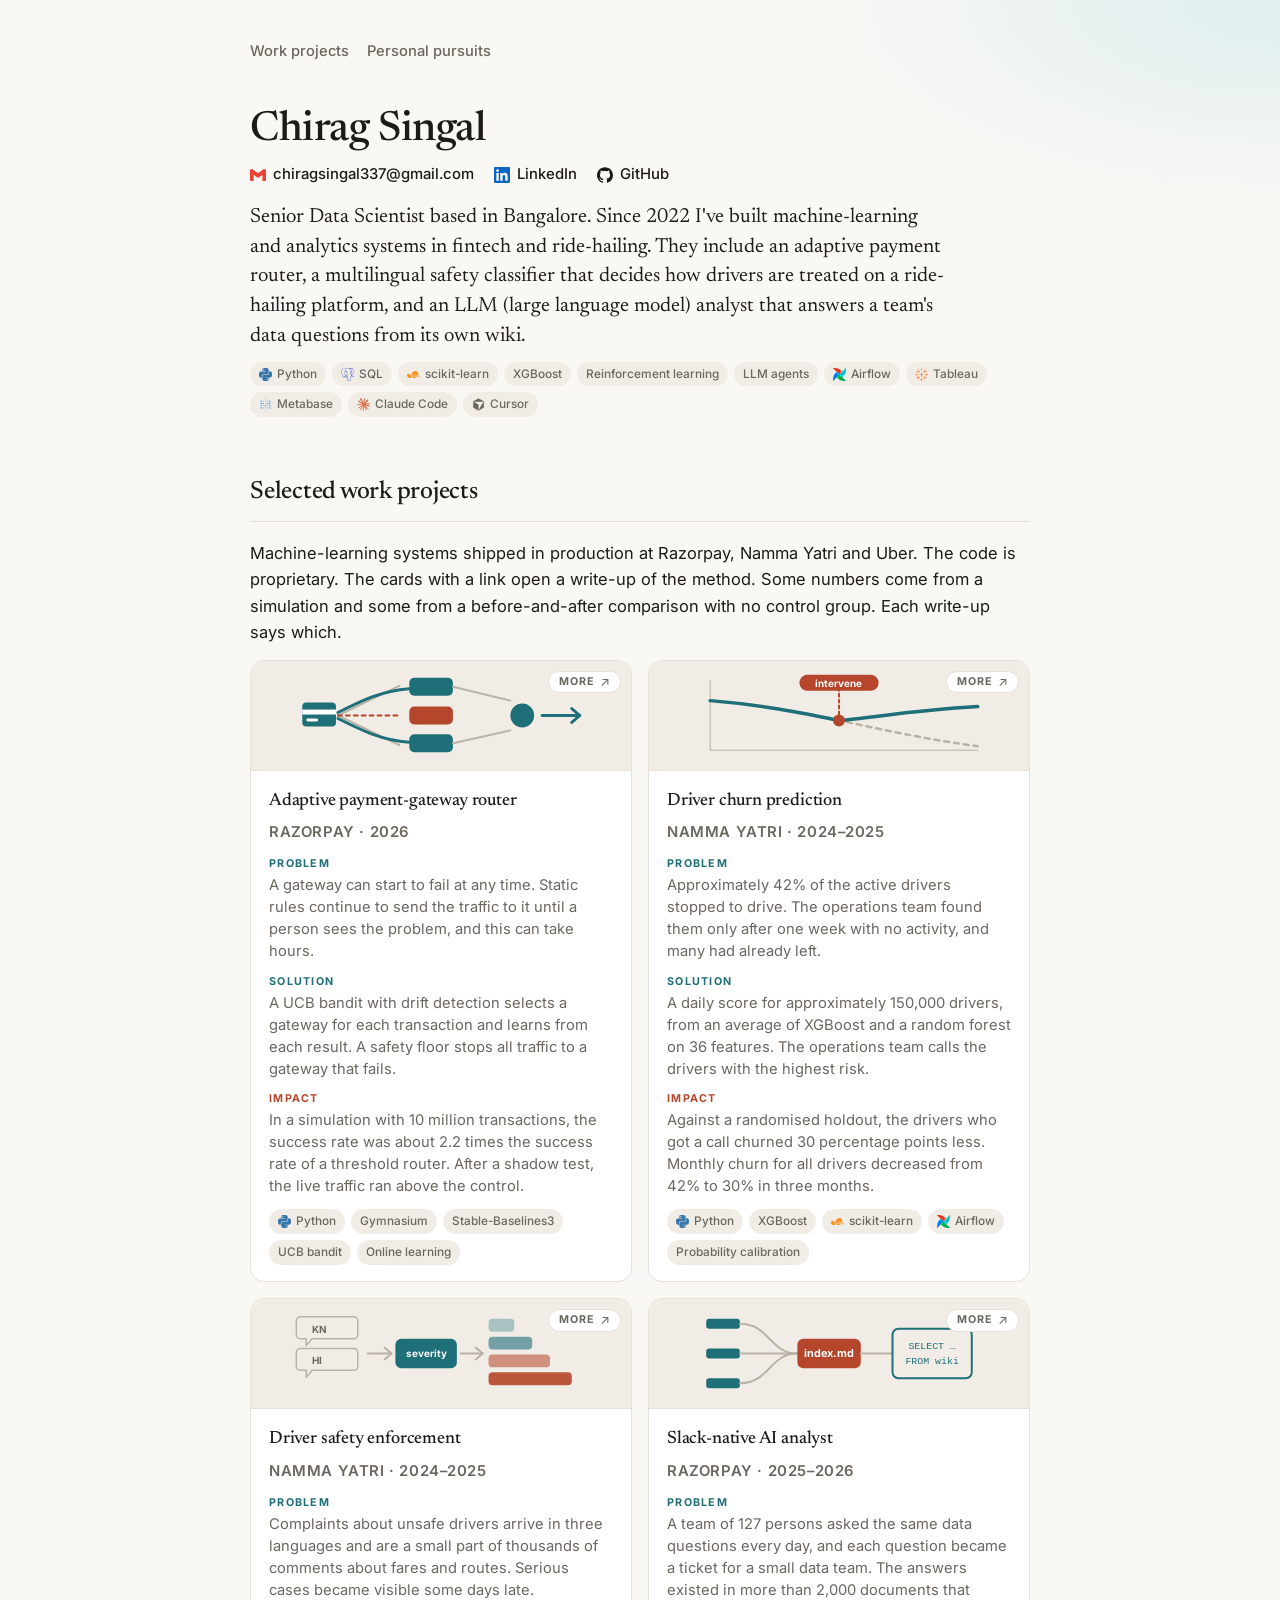
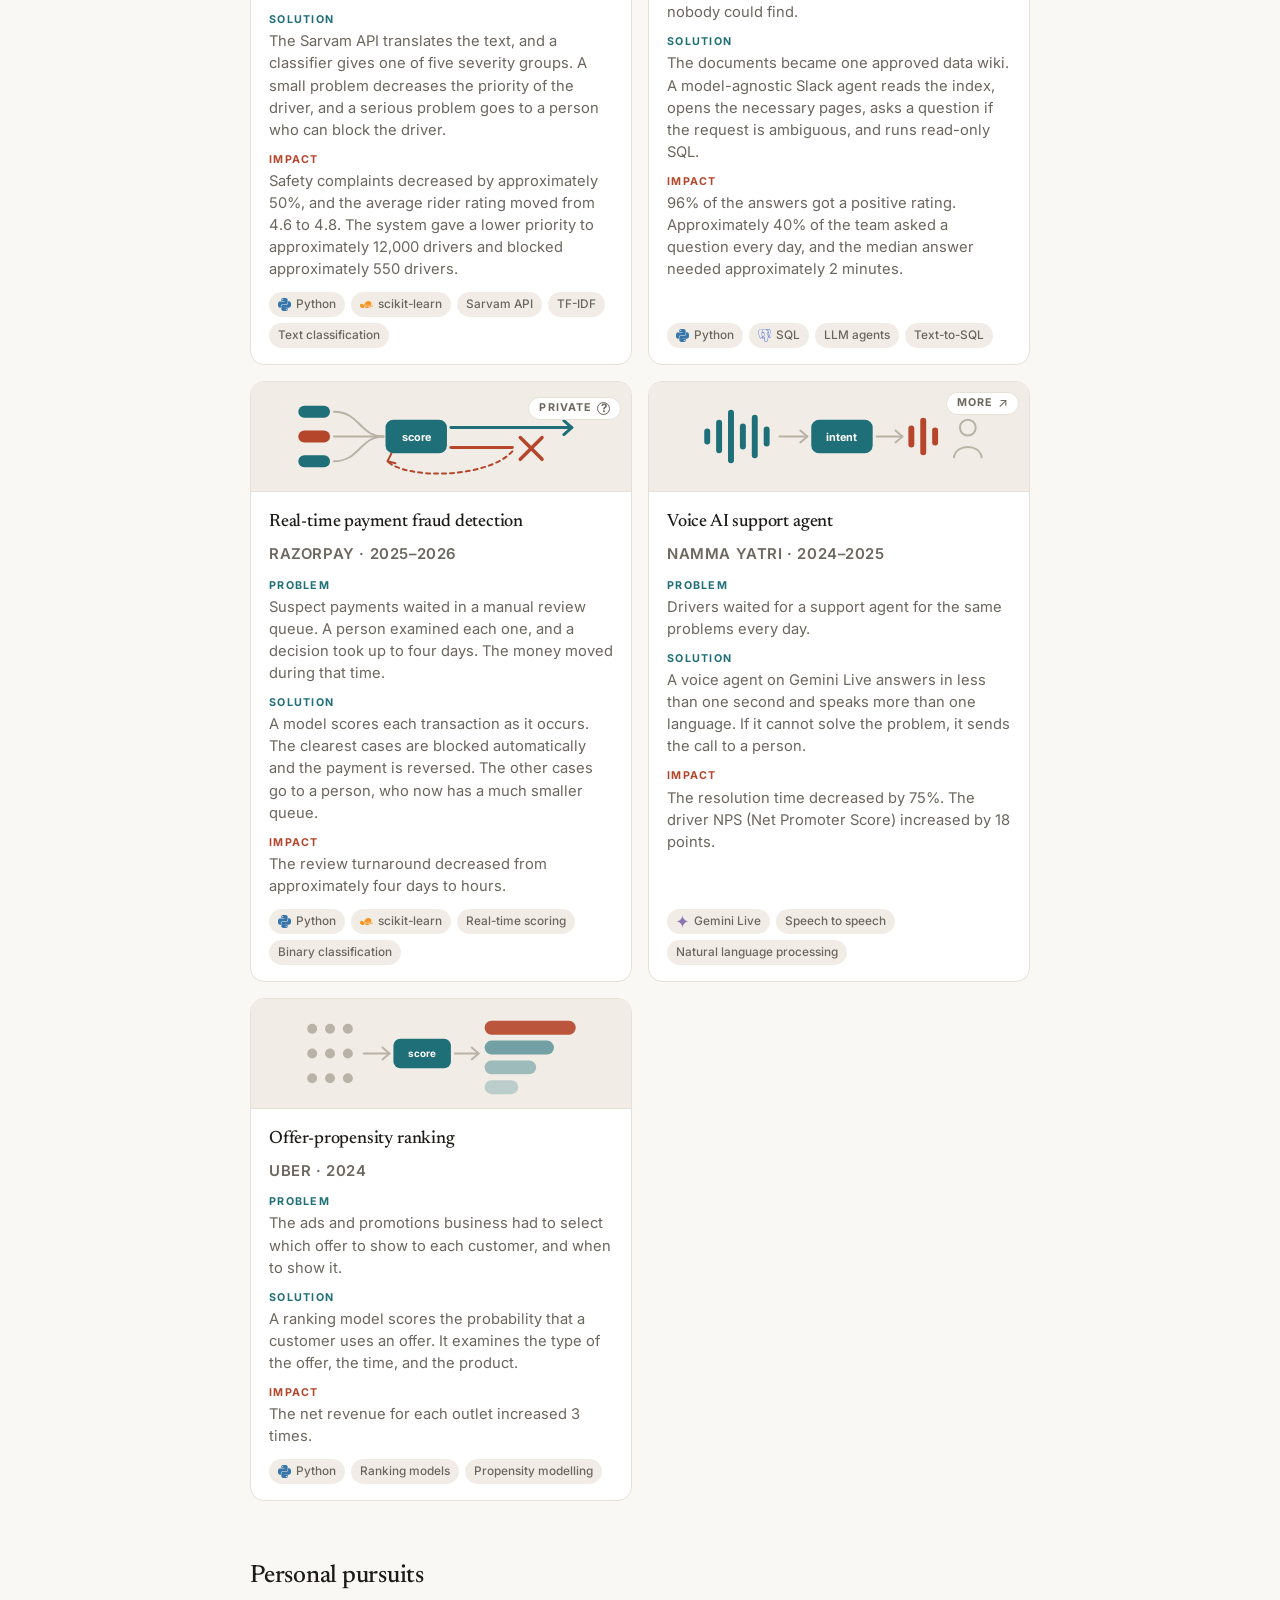
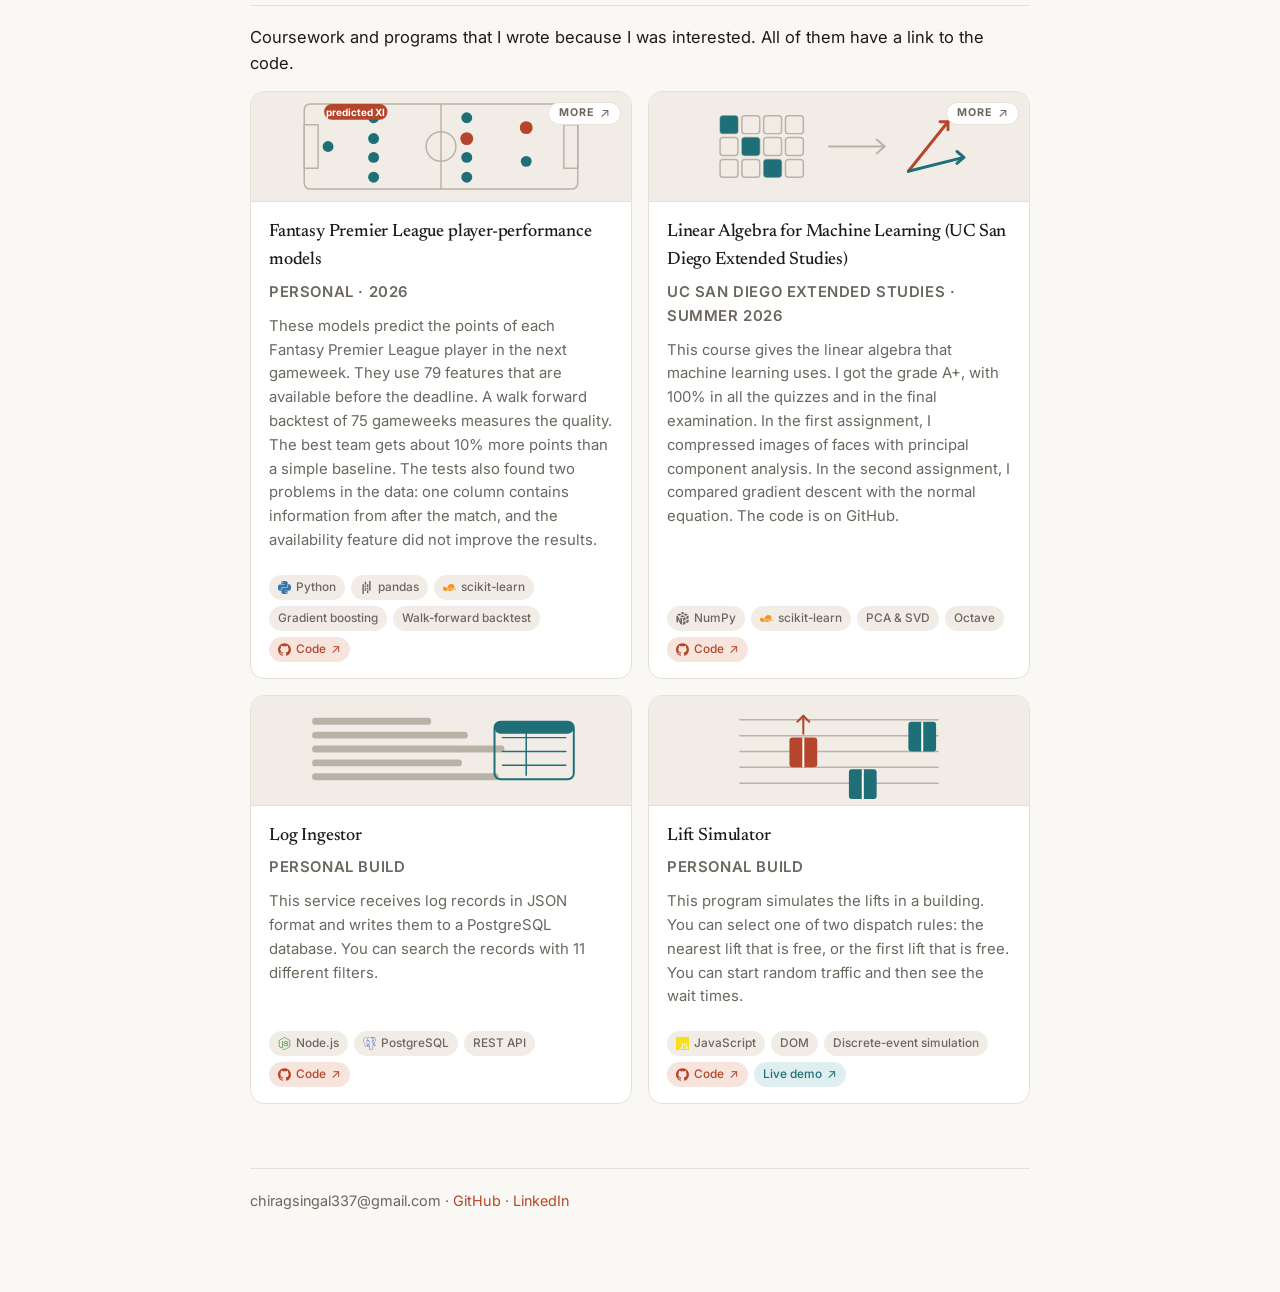
==== index.html @ 5f51fb20 "Animate the charts, scope the flow rules, split long paragraphs, add FPL related work Co-Authored-By" ====
<!DOCTYPE html>
<html lang="en">
<head>
<meta charset="UTF-8">
<meta name="viewport" content="width=device-width, initial-scale=1.0">
<title>Chirag Singal · Data Science Portfolio</title>
<meta name="description" content="Data science and ML work by Chirag Singal: an adaptive payment router, a multilingual driver safety classifier, fraud detection and an LLM data analyst.">
<meta property="og:type" content="website">
<meta property="og:title" content="Chirag Singal · Data Science Portfolio">
<meta property="og:description" content="Data science and ML work by Chirag Singal: an adaptive payment router, a multilingual driver safety classifier, fraud detection and an LLM data analyst.">
<meta property="og:url" content="https://lagnis337.github.io/">
<meta property="og:image" content="https://lagnis337.github.io/assets/og.png">
<meta name="twitter:card" content="summary_large_image">
<link rel="icon" href="/favicon.svg" type="image/svg+xml">
<link rel="icon" href="/favicon-32.png" sizes="32x32">
<link rel="apple-touch-icon" href="/apple-touch-icon.png">
<link rel="stylesheet" href="assets/style.css?v=11">
<script type="application/ld+json">
{"@context":"https://schema.org","@type":"Person","name":"Chirag Singal","jobTitle":"Senior Data Scientist",
"email":"mailto:chiragsingal337@gmail.com","url":"https://lagnis337.github.io",
"address":{"@type":"PostalAddress","addressLocality":"Bangalore","addressCountry":"IN"},
"sameAs":["https://github.com/lagnis337","https://www.linkedin.com/in/chiragsingal"],
"knowsAbout":["Machine learning","Reinforcement learning","Natural language processing","Python","SQL"]}
</script>
</head>
<body class="home">
<main>
  <nav class="nav">
    <a href="#work">Work projects</a>
    <a href="#personal">Personal pursuits</a>
  </nav>

  <h1>Chirag Singal</h1>
  <p class="contact">
    <a href="mailto:chiragsingal337@gmail.com"><svg aria-hidden="true"><use href="assets/icons.svg#i-gmail"/></svg>chiragsingal337@gmail.com</a>
    <a href="https://www.linkedin.com/in/chiragsingal"><svg aria-hidden="true"><use href="assets/icons.svg#i-linkedin"/></svg>LinkedIn</a>
    <a href="https://github.com/lagnis337"><svg aria-hidden="true"><use href="assets/icons.svg#i-github"/></svg>GitHub</a>
  </p>
  <p class="lede">Senior Data Scientist based in Bangalore. Since 2022 I've built machine-learning and analytics systems in fintech and ride-hailing. They include an adaptive payment router, a multilingual safety classifier that decides how drivers are treated on a ride-hailing platform, and an LLM (large language model) analyst that answers a team's data questions from its own wiki.</p>
  <div class="tags toolstrip"><span class="tag"><svg aria-hidden="true"><use href="assets/icons.svg#i-python"/></svg>Python</span><span class="tag"><svg aria-hidden="true"><use href="assets/icons.svg#i-postgresql"/></svg>SQL</span><span class="tag"><svg aria-hidden="true"><use href="assets/icons.svg#i-scikitlearn"/></svg>scikit-learn</span><span class="tag">XGBoost</span><span class="tag">Reinforcement learning</span><span class="tag">LLM agents</span><span class="tag"><svg aria-hidden="true"><use href="assets/icons.svg#i-airflow"/></svg>Airflow</span><span class="tag"><svg aria-hidden="true"><use href="assets/icons.svg#i-tableau"/></svg>Tableau</span><span class="tag"><svg aria-hidden="true"><use href="assets/icons.svg#i-metabase"/></svg>Metabase</span><span class="tag"><svg aria-hidden="true"><use href="assets/icons.svg#i-claude"/></svg>Claude Code</span><span class="tag"><svg aria-hidden="true"><use href="assets/icons.svg#i-cursor"/></svg>Cursor</span></div>

  <h2 id="work">Selected work projects</h2>
  <p>Machine-learning systems shipped in production at Razorpay, Namma Yatri and Uber. The code is proprietary. The cards with a link open a write-up of the method. Some numbers come from a simulation and some from a before-and-after comparison with no control group. Each write-up says which.</p>
  <div class="cards">
    <div class="card linked"><span class="goto" aria-hidden="true">More <b>↗</b></span>
      <div class="cover"><svg viewBox="0 0 320 110" xmlns="http://www.w3.org/2000/svg" fill="none" stroke-linecap="round" stroke-linejoin="round">
  <rect x="20" y="42" width="34" height="24" rx="4" fill="#1f6f78" opacity=".9"/><rect x="20" y="49" width="34" height="5" fill="#fff" opacity=".85"/><rect x="24" y="58" width="12" height="3" rx="1.5" fill="#fff" opacity=".7"/>
  <g stroke="#b9b2a6" stroke-width="2"><path d="M56 55 L118 25"/><path d="M56 55 L118 85"/></g>
  <path d="M56 55 L118 55" stroke="#b5462b" stroke-width="2" stroke-dasharray="4 4"/>
  <g stroke="#1f6f78" stroke-width="3"><path d="M56 52 C 80 40, 100 30, 128 28"/><path d="M56 58 C 80 70, 100 80, 128 82"/></g>
  <rect x="128" y="17" width="44" height="18" rx="5" fill="#1f6f78" opacity=".85"/>
  <rect x="128" y="46" width="44" height="18" rx="5" fill="#b5462b" opacity=".35"/><path d="M138 50 l24 10 M162 50 l-24 10" stroke="#b5462b" stroke-width="2"/>
  <rect x="128" y="74" width="44" height="18" rx="5" fill="#1f6f78" opacity=".85"/>
  <g stroke="#b9b2a6" stroke-width="2"><path d="M172 26 L230 40"/><path d="M172 83 L230 70"/></g>
  <circle cx="242" cy="55" r="12" fill="#1f6f78" opacity=".9"/>
  <path d="M262 55 L300 55" stroke="#1f6f78" stroke-width="3"/><path d="M292 48 L300 55 L292 62" stroke="#1f6f78" stroke-width="3"/></svg></div>
      <div class="body">
        <h3><a href="projects/adaptive-gateway-router.html">Adaptive payment-gateway router</a></h3>
        <p class="cardmeta">Razorpay · 2026</p>
        <dl class="psi"><dt>Problem</dt><dd>A gateway can start to fail at any time. Static rules continue to send the traffic to it until a person sees the problem, and this can take hours.</dd><dt>Solution</dt><dd>A UCB bandit with drift detection selects a gateway for each transaction and learns from each result. A safety floor stops all traffic to a gateway that fails.</dd><dt class="imp">Impact</dt><dd>In a simulation with 10 million transactions, the success rate was about 2.2 times the success rate of a threshold router. After a shadow test, the live traffic ran above the control.</dd></dl>
        <div class="tags"><span class="tag"><svg aria-hidden="true"><use href="assets/icons.svg#i-python"/></svg>Python</span><span class="tag">Gymnasium</span><span class="tag">Stable-Baselines3</span><span class="tag">UCB bandit</span><span class="tag">Online learning</span></div>
      </div>
    </div>
    <div class="card linked"><span class="goto" aria-hidden="true">More <b>↗</b></span>
      <div class="cover"><svg viewBox="0 0 320 110" xmlns="http://www.w3.org/2000/svg" fill="none" stroke-linecap="round" stroke-linejoin="round">
  <g stroke="#b9b2a6" stroke-width="1"><path d="M30 90 H300"/><path d="M30 20 V90"/></g>
  <path d="M30 40 C 80 44, 120 52, 160 60 C 200 68, 240 78, 300 86" stroke="#b9b2a6" stroke-width="2.5" stroke-dasharray="5 5"/>
  <path d="M30 40 C 80 44, 120 52, 160 60 C 190 58, 230 50, 300 46" stroke="#1f6f78" stroke-width="3.5"/>
  <circle cx="160" cy="60" r="6" fill="#b5462b"/><path d="M160 60 V28" stroke="#b5462b" stroke-width="2" stroke-dasharray="3 3"/>
  <rect x="120" y="14" width="80" height="16" rx="8" fill="#b5462b"/><text x="160" y="26" font-size="10" font-weight="700" fill="#fff" text-anchor="middle" font-family="Inter,sans-serif">intervene</text></svg></div>
      <div class="body">
        <h3><a href="projects/driver-churn.html">Driver churn prediction</a></h3>
        <p class="cardmeta">Namma Yatri · 2024–2025</p>
        <dl class="psi"><dt>Problem</dt><dd>Approximately 42% of the active drivers stopped to drive. The operations team found them only after one week with no activity, and many had already left.</dd><dt>Solution</dt><dd>A daily score for approximately 150,000 drivers, from an average of XGBoost and a random forest on 36 features. The operations team calls the drivers with the highest risk.</dd><dt class="imp">Impact</dt><dd>Against a randomised holdout, the drivers who got a call churned 30 percentage points less. Monthly churn for all drivers decreased from 42% to 30% in three months.</dd></dl>
        <div class="tags"><span class="tag"><svg aria-hidden="true"><use href="assets/icons.svg#i-python"/></svg>Python</span><span class="tag">XGBoost</span><span class="tag"><svg aria-hidden="true"><use href="assets/icons.svg#i-scikitlearn"/></svg>scikit-learn</span><span class="tag"><svg aria-hidden="true"><use href="assets/icons.svg#i-airflow"/></svg>Airflow</span><span class="tag">Probability calibration</span></div>
      </div>
    </div>
    <div class="card linked"><span class="goto" aria-hidden="true">More <b>↗</b></span>
      <div class="cover"><svg viewBox="0 0 320 110" xmlns="http://www.w3.org/2000/svg" fill="none" stroke-linecap="round" stroke-linejoin="round">
  <g stroke="#b9b2a6" stroke-width="1.5" fill="none"><path d="M18 18 H72 a4 4 0 0 1 4 4 v14 a4 4 0 0 1 -4 4 H30 l-6 7 v-7 h-6 a4 4 0 0 1 -4 -4 v-14 a4 4 0 0 1 4 -4 z"/><path d="M18 50 H72 a4 4 0 0 1 4 4 v14 a4 4 0 0 1 -4 4 H30 l-6 7 v-7 h-6 a4 4 0 0 1 -4 -4 v-14 a4 4 0 0 1 4 -4 z"/></g>
  <g fill="#6b665e" font-size="10" font-weight="700" font-family="Inter,sans-serif"><text x="30" y="34">KN</text><text x="30" y="66">HI</text></g>
  <path d="M86 55 H110" stroke="#b9b2a6" stroke-width="2"/><path d="M103 49 L110 55 L103 61" stroke="#b9b2a6" stroke-width="2"/>
  <rect x="114" y="40" width="62" height="30" rx="6" fill="#1f6f78" opacity=".9"/><text x="145" y="59" font-size="10" font-weight="700" fill="#fff" text-anchor="middle" font-family="Inter,sans-serif">severity</text>
  <path d="M180 55 H202" stroke="#b9b2a6" stroke-width="2"/><path d="M195 49 L202 55 L195 61" stroke="#b9b2a6" stroke-width="2"/>
  <g><rect x="208" y="20" width="26" height="13" rx="4" fill="#1f6f78" opacity=".35"/><rect x="208" y="38" width="44" height="13" rx="4" fill="#1f6f78" opacity=".6"/><rect x="208" y="56" width="62" height="13" rx="4" fill="#b5462b" opacity=".55"/><rect x="208" y="74" width="84" height="13" rx="4" fill="#b5462b" opacity=".9"/></g></svg></div>
      <div class="body">
        <h3><a href="projects/driver-safety-enforcement.html">Driver safety enforcement</a></h3>
        <p class="cardmeta">Namma Yatri · 2024–2025</p>
        <dl class="psi"><dt>Problem</dt><dd>Complaints about unsafe drivers arrive in three languages and are a small part of thousands of comments about fares and routes. Serious cases became visible some days late.</dd><dt>Solution</dt><dd>The Sarvam API translates the text, and a classifier gives one of five severity groups. A small problem decreases the priority of the driver, and a serious problem goes to a person who can block the driver.</dd><dt class="imp">Impact</dt><dd>Safety complaints decreased by approximately 50%, and the average rider rating moved from 4.6 to 4.8. The system gave a lower priority to approximately 12,000 drivers and blocked approximately 550 drivers.</dd></dl>
        <div class="tags"><span class="tag"><svg aria-hidden="true"><use href="assets/icons.svg#i-python"/></svg>Python</span><span class="tag"><svg aria-hidden="true"><use href="assets/icons.svg#i-scikitlearn"/></svg>scikit-learn</span><span class="tag">Sarvam API</span><span class="tag">TF-IDF</span><span class="tag">Text classification</span></div>
      </div>
    </div>
    <div class="card linked"><span class="goto" aria-hidden="true">More <b>↗</b></span>
      <div class="cover"><svg viewBox="0 0 320 110" xmlns="http://www.w3.org/2000/svg" fill="none" stroke-linecap="round" stroke-linejoin="round">
  <g fill="#1f6f78" opacity=".9"><rect x="26" y="20" width="34" height="10" rx="3"/><rect x="26" y="50" width="34" height="10" rx="3"/><rect x="26" y="80" width="34" height="10" rx="3"/></g>
  <g stroke="#b9b2a6" stroke-width="2"><path d="M60 25 C 90 25, 90 55, 118 55"/><path d="M60 55 H118"/><path d="M60 85 C 90 85, 90 55, 118 55"/></g>
  <rect x="118" y="40" width="64" height="30" rx="6" fill="#b5462b"/><text x="150" y="59" font-size="11" font-weight="700" fill="#fff" text-anchor="middle" font-family="Inter,sans-serif">index.md</text>
  <path d="M182 55 H214" stroke="#b9b2a6" stroke-width="2"/>
  <rect x="214" y="30" width="80" height="50" rx="6" stroke="#1f6f78" stroke-width="2" fill="none"/>
  <text x="254" y="50" font-size="10" fill="#1f6f78" text-anchor="middle" font-family="ui-monospace,Menlo,monospace">SELECT …</text>
  <text x="254" y="66" font-size="10" fill="#1f6f78" text-anchor="middle" font-family="ui-monospace,Menlo,monospace">FROM wiki</text></svg></div>
      <div class="body">
        <h3><a href="projects/text-to-sql-analyst.html">Slack-native AI analyst</a></h3>
        <p class="cardmeta">Razorpay · 2025–2026</p>
        <dl class="psi"><dt>Problem</dt><dd>A team of 127 persons asked the same data questions every day, and each question became a ticket for a small data team. The answers existed in more than 2,000 documents that nobody could find.</dd><dt>Solution</dt><dd>The documents became one approved data wiki. A model-agnostic Slack agent reads the index, opens the necessary pages, asks a question if the request is ambiguous, and runs read-only SQL.</dd><dt class="imp">Impact</dt><dd>96% of the answers got a positive rating. Approximately 40% of the team asked a question every day, and the median answer needed approximately 2 minutes.</dd></dl>
        <div class="tags"><span class="tag"><svg aria-hidden="true"><use href="assets/icons.svg#i-python"/></svg>Python</span><span class="tag"><svg aria-hidden="true"><use href="assets/icons.svg#i-postgresql"/></svg>SQL</span><span class="tag">LLM agents</span><span class="tag">Text-to-SQL</span></div>
      </div>
    </div>
    <div class="card"><span class="whywrap"><button type="button" class="goto why" aria-describedby="why-fraud">Private <b>?</b></button><span class="tip" id="why-fraud" role="tooltip">There is no write-up for this project. An adversary reads a public method and then works around it, thus the design of a live fraud model stays private.</span></span>
      <div class="cover"><svg viewBox="0 0 320 110" xmlns="http://www.w3.org/2000/svg" fill="none" stroke-linecap="round" stroke-linejoin="round">
  <g fill="#1f6f78" opacity=".55"><rect x="16" y="24" width="32" height="12" rx="6"/><rect x="16" y="74" width="32" height="12" rx="6"/></g>
  <rect x="16" y="49" width="32" height="12" rx="6" fill="#b5462b" opacity=".85"/>
  <g stroke="#b9b2a6" stroke-width="2"><path d="M52 30 C 78 30, 78 55, 102 55"/><path d="M52 55 H102"/><path d="M52 80 C 78 80, 78 55, 102 55"/></g>
  <rect x="104" y="38" width="62" height="34" rx="8" fill="#1f6f78" opacity=".9"/><text x="135" y="60" font-size="11" font-weight="700" fill="#fff" text-anchor="middle" font-family="Inter,sans-serif">score</text>
  <path d="M170 46 H292" stroke="#1f6f78" stroke-width="3"/><path d="M284 39 L292 46 L284 53" stroke="#1f6f78" stroke-width="3"/>
  <path d="M170 66 H232" stroke="#b5462b" stroke-width="3"/><path d="M240 56 L262 78 M262 56 L240 78" stroke="#b5462b" stroke-width="3.5"/>
  <path d="M232 70 C 206 98, 124 98, 106 80" stroke="#b5462b" stroke-width="2" stroke-dasharray="4 4"/><path d="M114 82 L106 80 L110 72" stroke="#b5462b" stroke-width="2"/></svg></div>
      <div class="body">
        <h3>Real-time payment fraud detection</h3>
        <p class="cardmeta">Razorpay · 2025–2026</p>
        <dl class="psi"><dt>Problem</dt><dd>Suspect payments waited in a manual review queue. A person examined each one, and a decision took up to four days. The money moved during that time.</dd><dt>Solution</dt><dd>A model scores each transaction as it occurs. The clearest cases are blocked automatically and the payment is reversed. The other cases go to a person, who now has a much smaller queue.</dd><dt class="imp">Impact</dt><dd>The review turnaround decreased from approximately four days to hours.</dd></dl>
        <div class="tags"><span class="tag"><svg aria-hidden="true"><use href="assets/icons.svg#i-python"/></svg>Python</span><span class="tag"><svg aria-hidden="true"><use href="assets/icons.svg#i-scikitlearn"/></svg>scikit-learn</span><span class="tag">Real-time scoring</span><span class="tag">Binary classification</span></div>
      </div>
    </div>
    <div class="card linked"><span class="goto" aria-hidden="true">More <b>↗</b></span>
      <div class="cover"><svg viewBox="0 0 320 110" xmlns="http://www.w3.org/2000/svg" fill="none" stroke-linecap="round" stroke-linejoin="round">
  <g fill="#1f6f78" opacity=".85"><rect x="24" y="47" width="6" height="16" rx="3"/><rect x="36" y="38" width="6" height="34" rx="3"/><rect x="48" y="28" width="6" height="54" rx="3"/><rect x="60" y="42" width="6" height="26" rx="3"/><rect x="72" y="33" width="6" height="44" rx="3"/><rect x="84" y="45" width="6" height="20" rx="3"/></g>
  <path d="M100 55 H128" stroke="#b9b2a6" stroke-width="2"/><path d="M121 49 L128 55 L121 61" stroke="#b9b2a6" stroke-width="2"/>
  <rect x="132" y="38" width="62" height="34" rx="8" fill="#1f6f78" opacity=".9"/><text x="163" y="60" font-size="11" font-weight="700" fill="#fff" text-anchor="middle" font-family="Inter,sans-serif">intent</text>
  <path d="M198 55 H224" stroke="#b9b2a6" stroke-width="2"/><path d="M217 49 L224 55 L217 61" stroke="#b9b2a6" stroke-width="2"/>
  <g fill="#b5462b" opacity=".8"><rect x="230" y="44" width="6" height="22" rx="3"/><rect x="242" y="36" width="6" height="38" rx="3"/><rect x="254" y="46" width="6" height="18" rx="3"/></g>
  <circle cx="290" cy="46" r="8" stroke="#b9b2a6" stroke-width="2"/><path d="M276 76 C 278 62, 302 62, 304 76" stroke="#b9b2a6" stroke-width="2"/></svg></div>
      <div class="body">
        <h3><a href="projects/voice-ai-support-agent.html">Voice AI support agent</a></h3>
        <p class="cardmeta">Namma Yatri · 2024–2025</p>
        <dl class="psi"><dt>Problem</dt><dd>Drivers waited for a support agent for the same problems every day.</dd><dt>Solution</dt><dd>A voice agent on Gemini Live answers in less than one second and speaks more than one language. If it cannot solve the problem, it sends the call to a person.</dd><dt class="imp">Impact</dt><dd>The resolution time decreased by 75%. The driver NPS (Net Promoter Score) increased by 18 points.</dd></dl>
        <div class="tags"><span class="tag"><svg aria-hidden="true"><use href="assets/icons.svg#i-googlegemini"/></svg>Gemini Live</span><span class="tag">Speech to speech</span><span class="tag">Natural language processing</span></div>
      </div>
    </div>
    <div class="card">
      <div class="cover"><svg viewBox="0 0 320 110" xmlns="http://www.w3.org/2000/svg" fill="none" stroke-linecap="round" stroke-linejoin="round">
  <g fill="#b9b2a6" opacity=".55"><circle cx="30" cy="30" r="5"/><circle cx="48" cy="30" r="5"/><circle cx="66" cy="30" r="5"/><circle cx="30" cy="55" r="5"/><circle cx="48" cy="55" r="5"/><circle cx="66" cy="55" r="5"/><circle cx="30" cy="80" r="5"/><circle cx="48" cy="80" r="5"/><circle cx="66" cy="80" r="5"/></g>
  <path d="M82 55 H108" stroke="#b9b2a6" stroke-width="2"/><path d="M101 49 L108 55 L101 61" stroke="#b9b2a6" stroke-width="2"/>
  <rect x="112" y="40" width="58" height="30" rx="7" fill="#1f6f78" opacity=".9"/><text x="141" y="59" font-size="10" font-weight="700" fill="#fff" text-anchor="middle" font-family="Inter,sans-serif">score</text>
  <path d="M174 55 H198" stroke="#b9b2a6" stroke-width="2"/><path d="M191 49 L198 55 L191 61" stroke="#b9b2a6" stroke-width="2"/>
  <g><rect x="204" y="22" width="92" height="14" rx="7" fill="#b5462b" opacity=".9"/><rect x="204" y="42" width="70" height="14" rx="7" fill="#1f6f78" opacity=".6"/><rect x="204" y="62" width="52" height="14" rx="7" fill="#1f6f78" opacity=".4"/><rect x="204" y="82" width="34" height="14" rx="7" fill="#1f6f78" opacity=".25"/></g></svg></div>
      <div class="body">
        <h3>Offer-propensity ranking</h3>
        <p class="cardmeta">Uber · 2024</p>
        <dl class="psi"><dt>Problem</dt><dd>The ads and promotions business had to select which offer to show to each customer, and when to show it.</dd><dt>Solution</dt><dd>A ranking model scores the probability that a customer uses an offer. It examines the type of the offer, the time, and the product.</dd><dt class="imp">Impact</dt><dd>The net revenue for each outlet increased 3 times.</dd></dl>
        <div class="tags"><span class="tag"><svg aria-hidden="true"><use href="assets/icons.svg#i-python"/></svg>Python</span><span class="tag">Ranking models</span><span class="tag">Propensity modelling</span></div>
      </div>
    </div>
  </div>

  <h2 id="personal">Personal pursuits</h2>
  <p>Coursework and programs that I wrote because I was interested. All of them have a link to the code.</p>
  <div class="cards">
    <div class="card linked"><span class="goto" aria-hidden="true">More <b>↗</b></span>
      <div class="cover"><svg viewBox="0 0 320 110" xmlns="http://www.w3.org/2000/svg" fill="none" stroke-linecap="round" stroke-linejoin="round">
  <g stroke="#b9b2a6" stroke-width="1.5"><rect x="22" y="12" width="276" height="86" rx="6"/><path d="M160 12 V98"/><circle cx="160" cy="55" r="15"/><rect x="22" y="33" width="14" height="44"/><rect x="284" y="33" width="14" height="44"/></g>
  <g fill="#1f6f78" opacity=".9"><circle cx="46" cy="55" r="5.5"/><circle cx="92" cy="26" r="5.5"/><circle cx="92" cy="47" r="5.5"/><circle cx="92" cy="66" r="5.5"/><circle cx="92" cy="86" r="5.5"/><circle cx="186" cy="26" r="5.5"/><circle cx="186" cy="66" r="5.5"/><circle cx="186" cy="86" r="5.5"/><circle cx="246" cy="70" r="5.5"/></g>
  <g fill="#b5462b"><circle cx="186" cy="47" r="6.5"/><circle cx="246" cy="36" r="6.5"/></g>
  <rect x="42" y="12" width="64" height="16" rx="8" fill="#b5462b"/><text x="74" y="24" font-size="10" font-weight="700" fill="#fff" text-anchor="middle" font-family="Inter,sans-serif">predicted XI</text></svg></div>
      <div class="body">
        <h3><a href="projects/fpl-player-models.html">Fantasy Premier League player-performance models</a></h3>
        <p class="cardmeta">Personal · 2026</p>
        <p>These models predict the points of each Fantasy Premier League player in the next gameweek. They use 79 features that are available before the deadline. A walk forward backtest of 75 gameweeks measures the quality. The best team gets about 10% more points than a simple baseline. The tests also found two problems in the data: one column contains information from after the match, and the availability feature did not improve the results.</p>
        <div class="tags"><span class="tag"><svg aria-hidden="true"><use href="assets/icons.svg#i-python"/></svg>Python</span><span class="tag"><svg aria-hidden="true"><use href="assets/icons.svg#i-pandas"/></svg>pandas</span><span class="tag"><svg aria-hidden="true"><use href="assets/icons.svg#i-scikitlearn"/></svg>scikit-learn</span><span class="tag">Gradient boosting</span><span class="tag">Walk-forward backtest</span><a class="tag code" href="https://github.com/lagnis337/fpl-player-models"><svg aria-hidden="true"><use href="assets/icons.svg#i-github"/></svg>Code <b class="arr">↗</b></a></div>
      </div>
    </div>
    <div class="card linked"><span class="goto" aria-hidden="true">More <b>↗</b></span>
      <div class="cover"><svg viewBox="0 0 320 110" xmlns="http://www.w3.org/2000/svg" fill="none" stroke-linecap="round" stroke-linejoin="round">
  <g stroke="#b9b2a6" stroke-width="1.5"><rect x="40" y="24" width="18" height="18" rx="3"/><rect x="40" y="46" width="18" height="18" rx="3"/><rect x="40" y="68" width="18" height="18" rx="3"/><rect x="62" y="24" width="18" height="18" rx="3"/><rect x="62" y="46" width="18" height="18" rx="3"/><rect x="62" y="68" width="18" height="18" rx="3"/><rect x="84" y="24" width="18" height="18" rx="3"/><rect x="84" y="46" width="18" height="18" rx="3"/><rect x="84" y="68" width="18" height="18" rx="3"/><rect x="106" y="24" width="18" height="18" rx="3"/><rect x="106" y="46" width="18" height="18" rx="3"/><rect x="106" y="68" width="18" height="18" rx="3"/></g>
  <g fill="#1f6f78" opacity=".85"><rect x="40" y="24" width="18" height="18" rx="3"/><rect x="62" y="46" width="18" height="18" rx="3"/><rect x="84" y="68" width="18" height="18" rx="3"/></g>
  <path d="M150 55 H206" stroke="#b9b2a6" stroke-width="2"/><path d="M198 48 L206 55 L198 62" stroke="#b9b2a6" stroke-width="2"/>
  <path d="M230 80 L270 30" stroke="#b5462b" stroke-width="3"/><path d="M262 30 L270 30 L270 38" stroke="#b5462b" stroke-width="3"/>
  <path d="M230 80 L286 66" stroke="#1f6f78" stroke-width="3"/><path d="M279 60 L286 66 L279 72" stroke="#1f6f78" stroke-width="3"/></svg></div>
      <div class="body">
        <h3><a href="foundations.html">Linear Algebra for Machine Learning (UC San Diego Extended Studies)</a></h3>
        <p class="cardmeta">UC San Diego Extended Studies · Summer 2026</p>
        <p>This course gives the linear algebra that machine learning uses. I got the grade A+, with 100% in all the quizzes and in the final examination. In the first assignment, I compressed images of faces with principal component analysis. In the second assignment, I compared gradient descent with the normal equation. The code is on GitHub.</p>
        <div class="tags"><span class="tag"><svg aria-hidden="true"><use href="assets/icons.svg#i-numpy"/></svg>NumPy</span><span class="tag"><svg aria-hidden="true"><use href="assets/icons.svg#i-scikitlearn"/></svg>scikit-learn</span><span class="tag">PCA &amp; SVD</span><span class="tag">Octave</span><a class="tag code" href="https://github.com/lagnis337/linear-algebra-for-ml-coursework"><svg aria-hidden="true"><use href="assets/icons.svg#i-github"/></svg>Code <b class="arr">↗</b></a></div>
      </div>
    </div>
    <div class="card">
      <div class="cover"><svg viewBox="0 0 320 110" xmlns="http://www.w3.org/2000/svg" fill="none" stroke-linecap="round" stroke-linejoin="round">
  <g fill="#b9b2a6" opacity=".6"><rect x="30" y="22" width="120" height="7" rx="3"/><rect x="30" y="36" width="157" height="7" rx="3"/><rect x="30" y="50" width="194" height="7" rx="3"/><rect x="30" y="64" width="151" height="7" rx="3"/><rect x="30" y="78" width="188" height="7" rx="3"/></g>
  <path d="M180 55 H214" stroke="#b9b2a6" stroke-width="2"/>
  <rect x="214" y="26" width="80" height="58" rx="6" stroke="#1f6f78" stroke-width="2"/>
  <g stroke="#1f6f78" stroke-width="1.5"><path d="M222 42 H286"/><path d="M222 56 H286"/><path d="M222 70 H286"/><path d="M246 30 V80"/></g>
  <rect x="214" y="26" width="80" height="12" rx="6" fill="#1f6f78"/></svg></div>
      <div class="body">
        <h3>Log Ingestor</h3>
        <p class="cardmeta">Personal build</p>
        <p>This service receives log records in JSON format and writes them to a PostgreSQL database. You can search the records with 11 different filters.</p>
        <div class="tags"><span class="tag"><svg aria-hidden="true"><use href="assets/icons.svg#i-nodedotjs"/></svg>Node.js</span><span class="tag"><svg aria-hidden="true"><use href="assets/icons.svg#i-postgresql"/></svg>PostgreSQL</span><span class="tag">REST API</span><a class="tag code" href="https://github.com/lagnis337/logs_ingestor"><svg aria-hidden="true"><use href="assets/icons.svg#i-github"/></svg>Code <b class="arr">↗</b></a></div>
      </div>
    </div>
    <div class="card">
      <div class="cover"><svg viewBox="0 0 320 110" xmlns="http://www.w3.org/2000/svg" fill="none" stroke-linecap="round" stroke-linejoin="round">
  <g stroke="#b9b2a6" stroke-width="1.5"><path d="M60 24 H260"/><path d="M60 40 H260"/><path d="M60 56 H260"/><path d="M60 72 H260"/><path d="M60 88 H260"/></g>
  <rect x="110" y="42" width="28" height="30" rx="3" fill="#b5462b"/><rect x="123" y="42" width="2" height="30" fill="#fff"/>
  <rect x="170" y="74" width="28" height="30" rx="3" fill="#1f6f78"/><rect x="183" y="74" width="2" height="30" fill="#fff"/>
  <rect x="230" y="26" width="28" height="30" rx="3" fill="#1f6f78"/><rect x="243" y="26" width="2" height="30" fill="#fff"/>
  <path d="M124 38 V20" stroke="#b5462b" stroke-width="2"/><path d="M118 26 L124 20 L130 26" stroke="#b5462b" stroke-width="2"/></svg></div>
      <div class="body">
        <h3>Lift Simulator</h3>
        <p class="cardmeta">Personal build</p>
        <p>This program simulates the lifts in a building. You can select one of two dispatch rules: the nearest lift that is free, or the first lift that is free. You can start random traffic and then see the wait times.</p>
        <div class="tags"><span class="tag"><svg aria-hidden="true"><use href="assets/icons.svg#i-javascript"/></svg>JavaScript</span><span class="tag">DOM</span><span class="tag">Discrete-event simulation</span><a class="tag code" href="https://github.com/lagnis337/Lift_Simulator"><svg aria-hidden="true"><use href="assets/icons.svg#i-github"/></svg>Code <b class="arr">↗</b></a><a class="tag demo" href="https://lagnis337.github.io/Lift_Simulator/">Live demo <b class="arr">↗</b></a></div>
      </div>
    </div>
  </div>

  <footer>
    chiragsingal337@gmail.com · <a href="https://github.com/lagnis337">GitHub</a> · <a href="https://www.linkedin.com/in/chiragsingal">LinkedIn</a>
  </footer>
</main>
<script src="assets/anim.js?v=11"></script>
</body>
</html>
---- assets/style.css ----
@import url('https://fonts.googleapis.com/css2?family=Newsreader:ital,opsz,wght@0,6..72,400;0,6..72,500;0,6..72,600;1,6..72,400&family=Inter:wght@400;500;600;700&display=swap');

:root {
  --bg: #faf8f4;
  --fg: #1d1b18;
  --muted: #6b665e;
  --line: #e6e1d8;
  --accent: #b5462b;
  --accent-soft: #f6e4dd;
  --accent2: #1f6f78;
  --accent2-soft: #dfeeef;
  --card: #ffffff;
  --tag: #f1ede6;
  --hero: radial-gradient(1200px 400px at 10% -10%, #f6e4dd 0%, rgba(246,228,221,0) 60%), radial-gradient(900px 400px at 100% 0%, #dfeeef 0%, rgba(223,238,239,0) 55%);
  --serif: "Newsreader", Georgia, "Times New Roman", serif;
  --sans: "Inter", ui-sans-serif, system-ui, -apple-system, "Segoe UI", Roboto, sans-serif;
}
@media (prefers-color-scheme: dark) {
  :root {
    --bg: #161513;
    --fg: #ece8e1;
    --muted: #a39d93;
    --line: #2d2a26;
    --accent: #e0745a;
    --accent-soft: #3a241d;
    --accent2: #5fb3bc;
    --accent2-soft: #16302f;
    --card: #1e1c19;
    --tag: #272420;
    --hero: radial-gradient(1200px 400px at 10% -10%, #3a241d 0%, rgba(58,36,29,0) 60%), radial-gradient(900px 400px at 100% 0%, #16302f 0%, rgba(22,48,47,0) 55%);
  }
}
* { box-sizing: border-box; }
html { color-scheme: light dark; }
body { margin: 0; background: var(--bg); color: var(--fg); font: 16.5px/1.6 var(--sans); padding: 0 20px; }
body.home { background-image: var(--hero); background-repeat: no-repeat; }
main { max-width: 780px; margin: 0 auto; padding: 40px 0 80px; }
a { color: var(--accent); text-decoration: none; }
a:hover { text-decoration: underline; }
h1, h2, h3 { font-family: var(--serif); font-weight: 500; letter-spacing: -0.01em; }
h1 { font-size: 2.6rem; line-height: 1.1; margin: 0 0 10px; }
h2 { font-size: 1.55rem; margin: 56px 0 18px; padding-bottom: 8px; border-bottom: 1px solid var(--line); }
h3 { font-size: 1.15rem; margin: 26px 0 8px; }
p { margin: 0 0 14px; }
.contact { display: flex; flex-wrap: wrap; gap: 8px 20px; font-size: 0.93rem; margin: 0 0 16px; }
.contact a { display: inline-flex; align-items: center; gap: 7px; color: var(--fg); font-weight: 500; }
.contact a:hover { color: var(--accent); text-decoration: none; }
.contact svg { width: 16px; height: 16px; fill: currentColor; flex: none; }
.lede { font-family: var(--serif); font-size: 1.28rem; line-height: 1.45; color: var(--fg); margin-bottom: 18px; max-width: 700px; }
.nav { display: flex; gap: 18px; flex-wrap: wrap; font-size: 0.92rem; margin-bottom: 44px; font-weight: 500; }
.nav a { color: var(--muted); display: inline-flex; align-items: center; gap: 5px; }
.nav a svg { width: 14px; height: 14px; fill: currentColor; }
.nav a.home { color: var(--fg); font-family: var(--serif); font-size: 1.05rem; font-weight: 600; }

/* numbered section eyebrows on case-study pages */
.article { counter-reset: sec; }
.article h2 { counter-increment: sec; }
.article h2::before { content: "0" counter(sec); display: block; font-family: var(--sans); font-size: 0.72rem; letter-spacing: 0.14em; color: var(--accent); font-weight: 700; margin-bottom: 4px; }

/* cards */
.cards { display: grid; grid-template-columns: repeat(auto-fill, minmax(320px, 1fr)); gap: 16px; align-items: stretch; }
.card { position: relative; display: flex; flex-direction: column; background: var(--card); border: 1px solid var(--line); border-radius: 14px; padding: 0; color: inherit; overflow: hidden; transition: transform .15s ease, box-shadow .15s ease; }
a.card:hover, .card.linked:hover { text-decoration: none; transform: translateY(-2px); box-shadow: 0 8px 24px rgba(0,0,0,0.08); }
.card.linked h3 a { color: inherit; text-decoration: none; }
.card.linked h3 a::after { content: ""; position: absolute; inset: 0; }
.card .tags a.tag { position: relative; z-index: 1; text-decoration: none; }
.card .cover { height: 110px; background: var(--tag); border-bottom: 1px solid var(--line); }
.card .cover svg { width: 100%; height: 100%; display: block; }
.card .body { padding: 16px 18px 16px; display: flex; flex-direction: column; flex: 1 1 auto; }
.card .body .tags { margin-top: auto; padding-top: 12px; }
.cardmeta { color: var(--accent2); font-size: 0.78rem; font-weight: 600; letter-spacing: 0.04em; text-transform: uppercase; margin: 0 0 8px; }
.card h3 { margin: 0 0 6px; font-size: 1.12rem; }
.card p { margin: 0 0 10px; color: var(--muted); font-size: 0.93rem; }
.tags { display: flex; flex-wrap: wrap; gap: 6px; }
.tag { font-size: 0.74rem; font-weight: 500; background: var(--tag); border-radius: 999px; padding: 3px 9px; color: var(--muted); display: inline-flex; align-items: center; gap: 5px; }
.tag svg { width: 13px; height: 13px; fill: currentColor; flex: none; }
.tag.code { background: var(--accent-soft); color: var(--accent); }
a.tag.code:hover { background: var(--accent); color: #fff; }
.tag .arr { font-weight: 400; font-size: 0.78rem; line-height: 1; display: inline-block; transition: transform .15s ease; }
a.tag:hover .arr { transform: translate(1px, -1px); }
.tag.demo { background: var(--accent2-soft); color: var(--accent2); }
a.tag.demo:hover { background: var(--accent2); color: #fff; }
.ghlink { display: inline-flex; align-items: center; gap: 5px; }
.ghlink svg { width: 14px; height: 14px; fill: currentColor; }
.tag.org { background: var(--accent2-soft); color: var(--accent2); }
.card .links { margin: 12px 0 0; font-size: 0.9rem; }
.card .links a { margin-right: 14px; font-weight: 600; }

.plain { font-family: var(--serif); font-size: 1.22rem; line-height: 1.45; margin: 0 0 10px; max-width: 700px; }
.meta { color: var(--muted); font-size: 0.92rem; margin-bottom: 22px; }
.toolstrip { margin: -8px 0 36px; }
.notice { border-left: 3px solid var(--accent); background: var(--accent-soft); padding: 10px 14px; border-radius: 0 8px 8px 0; font-size: 0.92rem; color: var(--fg); margin: 0 0 20px; }
.glance { display: grid; grid-template-columns: repeat(auto-fit, minmax(150px, 1fr)); gap: 10px; margin: 20px 0 8px; }
.glance div { background: var(--card); border: 1px solid var(--line); border-radius: 12px; padding: 14px 16px; }
.glance b { display: block; font-family: var(--serif); font-size: 1.55rem; line-height: 1.1; margin-bottom: 4px; color: var(--accent); font-weight: 500; }
.glance span { color: var(--muted); font-size: 0.84rem; }
.insight { border-left: 4px solid var(--accent2); background: var(--accent2-soft); border-radius: 0 12px 12px 0; padding: 14px 18px; margin: 24px 0; font-family: var(--serif); font-size: 1.12rem; line-height: 1.5; }
.insight strong { font-family: var(--sans); color: var(--accent2); display: block; font-size: 0.72rem; letter-spacing: 0.14em; text-transform: uppercase; margin-bottom: 6px; }
.two { display: grid; grid-template-columns: repeat(auto-fit, minmax(260px, 1fr)); gap: 12px; margin: 16px 0; }
.two > div { background: var(--card); border: 1px solid var(--line); border-radius: 12px; padding: 14px 16px; }
.two h4 { margin: 0 0 6px; font-size: 0.72rem; letter-spacing: 0.14em; text-transform: uppercase; color: var(--accent); font-weight: 700; }
.two p { margin: 0; font-size: 0.95rem; }
.dl { display: grid; grid-template-columns: max-content 1fr; gap: 8px 18px; margin: 14px 0 20px; font-size: 0.95rem; }
.dl dt { color: var(--accent2); font-weight: 600; }
.dl dd { margin: 0; }
.steps { list-style: none; counter-reset: s; padding: 0; margin: 16px 0; }
.steps li { counter-increment: s; position: relative; padding: 0 0 18px 46px; }
.steps li::before { content: counter(s); position: absolute; left: 0; top: 0; width: 30px; height: 30px; border-radius: 50%; background: var(--accent); color: #fff; font-size: 0.85rem; font-weight: 700; display: flex; align-items: center; justify-content: center; }
.steps li + li::after { content: ""; position: absolute; left: 14px; top: -16px; height: 16px; border-left: 2px solid var(--line); }
.steps b { display: block; margin-bottom: 2px; font-family: var(--serif); font-size: 1.1rem; font-weight: 500; }
.steps p { margin: 0; color: var(--muted); font-size: 0.94rem; }
.cards.small .card { padding: 16px 18px; }
.cards.small .card .body { padding: 0; }
.cards.small .card h3 { color: var(--accent2); }
.cards.small h3 { font-size: 1.05rem; }
.cards.small p { font-size: 0.9rem; margin: 0; }
.stat-row { color: var(--muted); font-size: 0.93rem; margin-top: -6px; }
figure { margin: 18px 0 22px; }
figure img, figure svg { max-width: 100%; height: auto; display: block; border: 1px solid var(--line); border-radius: 12px; background: #fff; }
figcaption { color: var(--muted); font-size: 0.86rem; margin-top: 8px; }
table { border-collapse: collapse; width: 100%; font-size: 0.93rem; margin: 12px 0 20px; }
th, td { text-align: left; padding: 9px 10px; border-bottom: 1px solid var(--line); vertical-align: top; }
th { color: var(--accent2); font-weight: 600; font-size: 0.74rem; text-transform: uppercase; letter-spacing: 0.1em; }
.table-wrap { overflow-x: auto; }
code { font: 0.88em ui-monospace, SFMono-Regular, Menlo, monospace; background: var(--tag); padding: 1px 5px; border-radius: 4px; }
pre { background: var(--tag); padding: 14px; border-radius: 8px; overflow-x: auto; }
pre code { background: none; padding: 0; }
ul { padding-left: 22px; } li { margin-bottom: 6px; }
footer { margin-top: 64px; padding-top: 20px; border-top: 1px solid var(--line); color: var(--muted); font-size: 0.9rem; }
.pager { display: flex; justify-content: space-between; gap: 16px; margin-top: 40px; font-size: 0.95rem; }
@media (max-width: 480px) { body { font-size: 16px; } h1 { font-size: 2rem; } .dl { grid-template-columns: 1fr; gap: 2px 0; } .dl dd { margin-bottom: 8px; } }

/* flow-diagram animation (figure.flow gets .anim from anim.js, .in when scrolled into view) */
figure.flow.anim svg rect, figure.flow.anim svg text { opacity: 0; transform: translateY(6px); transition: opacity .45s ease, transform .45s ease; transition-delay: calc(var(--i, 0) * 45ms); }
figure.flow.anim.in svg rect, figure.flow.anim.in svg text { opacity: 1; transform: none; }
figure.flow.anim svg path[marker-end]:not([stroke-dasharray]) { stroke-dasharray: 1; stroke-dashoffset: 1; transition: stroke-dashoffset .7s ease .5s; }
figure.flow.anim.in svg path[marker-end]:not([stroke-dasharray]) { stroke-dashoffset: 0; }
figure.flow.anim.in svg path[stroke-dasharray] { animation: flow 4.2s linear infinite; }
@keyframes flow { to { stroke-dashoffset: -63; } }
figure.chart svg { padding: 6px 4px; }

/* card covers draw in when scrolled into view (anim.js adds .anim, then .in) */
.cover.anim svg > * { opacity: 0; transform: translateY(5px); transition: opacity .4s ease, transform .4s ease; transition-delay: calc(var(--i, 0) * 55ms); }
.cover.anim.in svg > * { opacity: 1; transform: none; }

/* floating back-to-top button */
.totop { position: fixed; right: 22px; bottom: 22px; width: 42px; height: 42px; padding: 0; border-radius: 50%; border: 1px solid var(--line); background: var(--card); color: var(--accent); display: flex; align-items: center; justify-content: center; cursor: pointer; box-shadow: 0 6px 20px rgba(0,0,0,0.14); opacity: 0; pointer-events: none; transform: translateY(8px); transition: opacity .25s ease, transform .25s ease, background .15s ease, color .15s ease; z-index: 50; }
.totop.in { opacity: 1; pointer-events: auto; transform: none; }
.totop:hover { background: var(--accent); color: #fff; border-color: var(--accent); }
.totop svg { width: 18px; height: 18px; fill: none; stroke: currentColor; stroke-width: 2.2; stroke-linecap: round; stroke-linejoin: round; }
@media (max-width: 480px) { .totop { right: 14px; bottom: 14px; width: 38px; height: 38px; } }

/* Problem / Solution / Impact blocks inside project cards */
.psi { margin: 0; }
.psi dt { font-size: 0.67rem; letter-spacing: 0.12em; text-transform: uppercase; font-weight: 700; color: var(--accent2); margin-bottom: 2px; }
.psi dt.imp { color: var(--accent); }
.psi dd { margin: 0 0 10px; font-size: 0.92rem; color: var(--muted); line-height: 1.5; }
.psi dd:last-child { margin-bottom: 0; }
.whywrap { position: absolute; top: 10px; right: 10px; z-index: 2; }
.goto.why { position: static; pointer-events: auto; cursor: help; font-family: inherit; }
.goto.why b { font-weight: 700; font-size: 0.72rem; border: 1px solid currentColor; border-radius: 50%; width: 13px; height: 13px; display: inline-flex; align-items: center; justify-content: center; }
.whywrap .tip { position: absolute; top: 34px; right: 0; width: 248px; background: var(--card); border: 1px solid var(--line); border-radius: 10px; padding: 11px 13px; font-size: 0.82rem; font-weight: 400; letter-spacing: 0; text-transform: none; line-height: 1.5; color: var(--muted); box-shadow: 0 10px 28px rgba(0,0,0,0.18); opacity: 0; visibility: hidden; transform: translateY(-4px); transition: opacity .15s ease, transform .15s ease, visibility .15s; }
.whywrap:hover .tip, .whywrap:focus-within .tip { opacity: 1; visibility: visible; transform: none; }
.whywrap:hover .goto.why, .whywrap:focus-within .goto.why { background: var(--accent); border-color: var(--accent); color: #fff; }

/* "this card opens something" cue */
/* top-right chip marks a card that opens something */
.goto { position: absolute; top: 10px; right: 10px; z-index: 1; pointer-events: none; display: inline-flex; align-items: center; gap: 5px; padding: 4px 10px; border-radius: 999px; background: var(--card); border: 1px solid var(--line); color: var(--muted); font-size: 0.67rem; font-weight: 700; letter-spacing: 0.1em; text-transform: uppercase; line-height: 1; transition: background .15s ease, color .15s ease, border-color .15s ease, transform .15s ease; }
.goto b { font-weight: 400; font-size: 0.8rem; letter-spacing: 0; }
.card.linked:hover .goto { background: var(--accent); border-color: var(--accent); color: #fff; transform: translate(2px, -2px); }
.card.linked:hover h3 a { color: var(--accent); }
.card.linked { cursor: pointer; }

/* charts: the data lines draw themselves, the marks and labels fade in */
figure.chart.anim svg text, figure.chart.anim svg circle, figure.chart.anim svg rect { opacity: 0; transition: opacity .45s ease; transition-delay: calc(.35s + var(--i, 0) * 35ms); }
figure.chart.anim.in svg text, figure.chart.anim.in svg circle, figure.chart.anim.in svg rect { opacity: 1; }
figure.chart.anim svg path.draw { stroke-dasharray: 1; stroke-dashoffset: 1; transition: stroke-dashoffset 1.1s ease; }
figure.chart.anim.in svg path.draw { stroke-dashoffset: 0; }
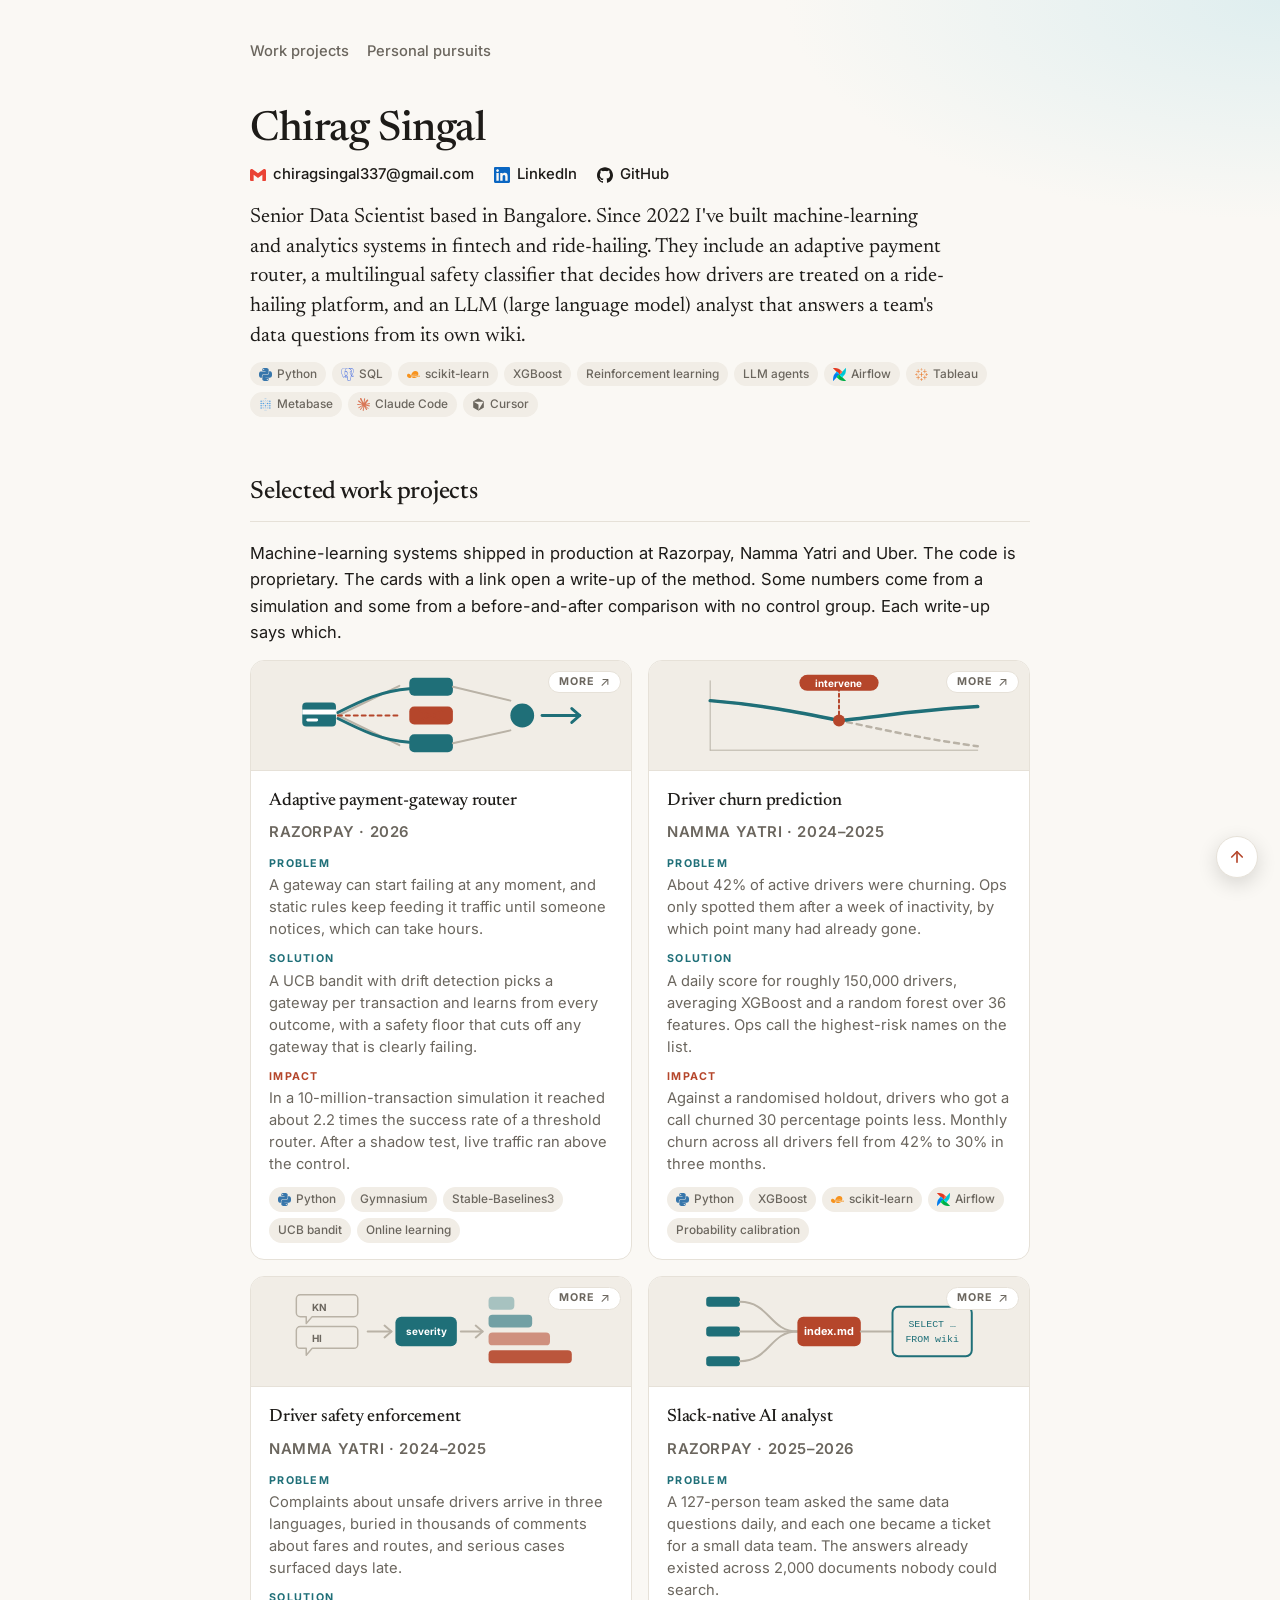
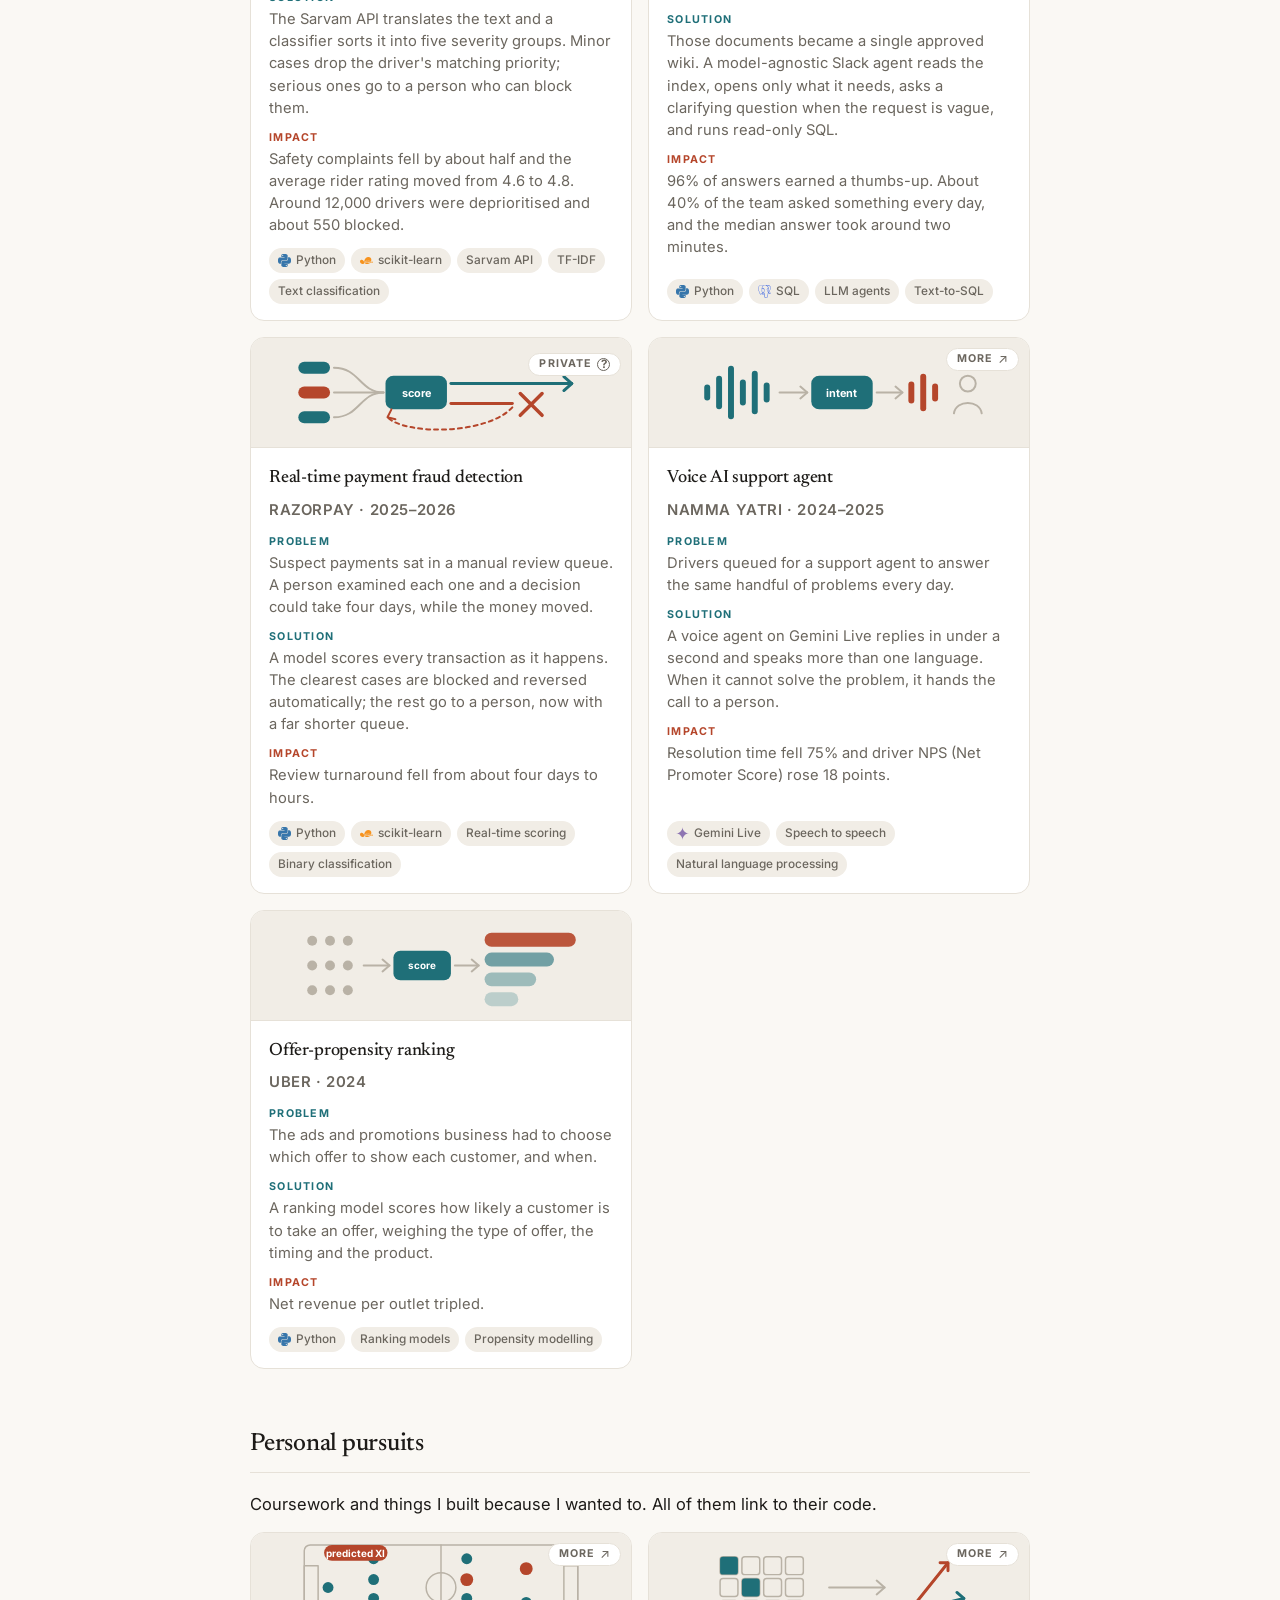
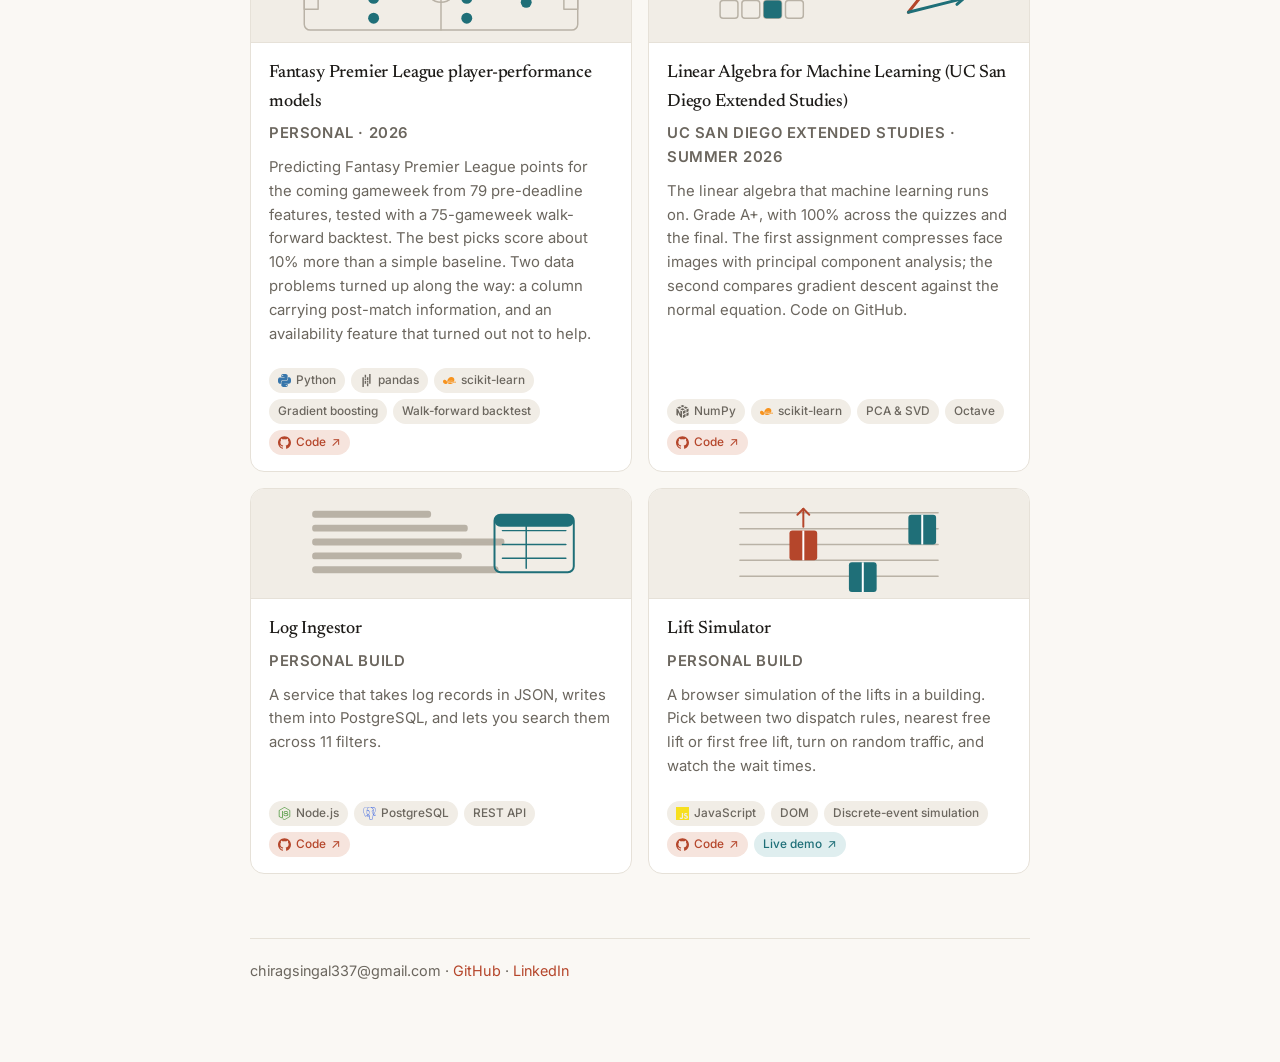
==== commit e6cb0e48: "Rewrite the pages in natural prose: keep the plain words, drop the mechanical rhythm Co-Authored-By:" ====
--- a/index.html
+++ b/index.html
@@ -57,7 +57,7 @@
       <div class="body">
         <h3><a href="projects/adaptive-gateway-router.html">Adaptive payment-gateway router</a></h3>
         <p class="cardmeta">Razorpay · 2026</p>
-        <dl class="psi"><dt>Problem</dt><dd>A gateway can start to fail at any time. Static rules continue to send the traffic to it until a person sees the problem, and this can take hours.</dd><dt>Solution</dt><dd>A UCB bandit with drift detection selects a gateway for each transaction and learns from each result. A safety floor stops all traffic to a gateway that fails.</dd><dt class="imp">Impact</dt><dd>In a simulation with 10 million transactions, the success rate was about 2.2 times the success rate of a threshold router. After a shadow test, the live traffic ran above the control.</dd></dl>
+        <dl class="psi"><dt>Problem</dt><dd>A gateway can start failing at any moment, and static rules keep feeding it traffic until someone notices, which can take hours.</dd><dt>Solution</dt><dd>A UCB bandit with drift detection picks a gateway per transaction and learns from every outcome, with a safety floor that cuts off any gateway that is clearly failing.</dd><dt class="imp">Impact</dt><dd>In a 10-million-transaction simulation it reached about 2.2 times the success rate of a threshold router. After a shadow test, live traffic ran above the control.</dd></dl>
         <div class="tags"><span class="tag"><svg aria-hidden="true"><use href="assets/icons.svg#i-python"/></svg>Python</span><span class="tag">Gymnasium</span><span class="tag">Stable-Baselines3</span><span class="tag">UCB bandit</span><span class="tag">Online learning</span></div>
       </div>
     </div>
@@ -71,7 +71,7 @@
       <div class="body">
         <h3><a href="projects/driver-churn.html">Driver churn prediction</a></h3>
         <p class="cardmeta">Namma Yatri · 2024–2025</p>
-        <dl class="psi"><dt>Problem</dt><dd>Approximately 42% of the active drivers stopped to drive. The operations team found them only after one week with no activity, and many had already left.</dd><dt>Solution</dt><dd>A daily score for approximately 150,000 drivers, from an average of XGBoost and a random forest on 36 features. The operations team calls the drivers with the highest risk.</dd><dt class="imp">Impact</dt><dd>Against a randomised holdout, the drivers who got a call churned 30 percentage points less. Monthly churn for all drivers decreased from 42% to 30% in three months.</dd></dl>
+        <dl class="psi"><dt>Problem</dt><dd>About 42% of active drivers were churning. Ops only spotted them after a week of inactivity, by which point many had already gone.</dd><dt>Solution</dt><dd>A daily score for roughly 150,000 drivers, averaging XGBoost and a random forest over 36 features. Ops call the highest-risk names on the list.</dd><dt class="imp">Impact</dt><dd>Against a randomised holdout, drivers who got a call churned 30 percentage points less. Monthly churn across all drivers fell from 42% to 30% in three months.</dd></dl>
         <div class="tags"><span class="tag"><svg aria-hidden="true"><use href="assets/icons.svg#i-python"/></svg>Python</span><span class="tag">XGBoost</span><span class="tag"><svg aria-hidden="true"><use href="assets/icons.svg#i-scikitlearn"/></svg>scikit-learn</span><span class="tag"><svg aria-hidden="true"><use href="assets/icons.svg#i-airflow"/></svg>Airflow</span><span class="tag">Probability calibration</span></div>
       </div>
     </div>
@@ -86,7 +86,7 @@
       <div class="body">
         <h3><a href="projects/driver-safety-enforcement.html">Driver safety enforcement</a></h3>
         <p class="cardmeta">Namma Yatri · 2024–2025</p>
-        <dl class="psi"><dt>Problem</dt><dd>Complaints about unsafe drivers arrive in three languages and are a small part of thousands of comments about fares and routes. Serious cases became visible some days late.</dd><dt>Solution</dt><dd>The Sarvam API translates the text, and a classifier gives one of five severity groups. A small problem decreases the priority of the driver, and a serious problem goes to a person who can block the driver.</dd><dt class="imp">Impact</dt><dd>Safety complaints decreased by approximately 50%, and the average rider rating moved from 4.6 to 4.8. The system gave a lower priority to approximately 12,000 drivers and blocked approximately 550 drivers.</dd></dl>
+        <dl class="psi"><dt>Problem</dt><dd>Complaints about unsafe drivers arrive in three languages, buried in thousands of comments about fares and routes, and serious cases surfaced days late.</dd><dt>Solution</dt><dd>The Sarvam API translates the text and a classifier sorts it into five severity groups. Minor cases drop the driver's matching priority; serious ones go to a person who can block them.</dd><dt class="imp">Impact</dt><dd>Safety complaints fell by about half and the average rider rating moved from 4.6 to 4.8. Around 12,000 drivers were deprioritised and about 550 blocked.</dd></dl>
         <div class="tags"><span class="tag"><svg aria-hidden="true"><use href="assets/icons.svg#i-python"/></svg>Python</span><span class="tag"><svg aria-hidden="true"><use href="assets/icons.svg#i-scikitlearn"/></svg>scikit-learn</span><span class="tag">Sarvam API</span><span class="tag">TF-IDF</span><span class="tag">Text classification</span></div>
       </div>
     </div>
@@ -102,7 +102,7 @@
       <div class="body">
         <h3><a href="projects/text-to-sql-analyst.html">Slack-native AI analyst</a></h3>
         <p class="cardmeta">Razorpay · 2025–2026</p>
-        <dl class="psi"><dt>Problem</dt><dd>A team of 127 persons asked the same data questions every day, and each question became a ticket for a small data team. The answers existed in more than 2,000 documents that nobody could find.</dd><dt>Solution</dt><dd>The documents became one approved data wiki. A model-agnostic Slack agent reads the index, opens the necessary pages, asks a question if the request is ambiguous, and runs read-only SQL.</dd><dt class="imp">Impact</dt><dd>96% of the answers got a positive rating. Approximately 40% of the team asked a question every day, and the median answer needed approximately 2 minutes.</dd></dl>
+        <dl class="psi"><dt>Problem</dt><dd>A 127-person team asked the same data questions daily, and each one became a ticket for a small data team. The answers already existed across 2,000 documents nobody could search.</dd><dt>Solution</dt><dd>Those documents became a single approved wiki. A model-agnostic Slack agent reads the index, opens only what it needs, asks a clarifying question when the request is vague, and runs read-only SQL.</dd><dt class="imp">Impact</dt><dd>96% of answers earned a thumbs-up. About 40% of the team asked something every day, and the median answer took around two minutes.</dd></dl>
         <div class="tags"><span class="tag"><svg aria-hidden="true"><use href="assets/icons.svg#i-python"/></svg>Python</span><span class="tag"><svg aria-hidden="true"><use href="assets/icons.svg#i-postgresql"/></svg>SQL</span><span class="tag">LLM agents</span><span class="tag">Text-to-SQL</span></div>
       </div>
     </div>
@@ -118,7 +118,7 @@
       <div class="body">
         <h3>Real-time payment fraud detection</h3>
         <p class="cardmeta">Razorpay · 2025–2026</p>
-        <dl class="psi"><dt>Problem</dt><dd>Suspect payments waited in a manual review queue. A person examined each one, and a decision took up to four days. The money moved during that time.</dd><dt>Solution</dt><dd>A model scores each transaction as it occurs. The clearest cases are blocked automatically and the payment is reversed. The other cases go to a person, who now has a much smaller queue.</dd><dt class="imp">Impact</dt><dd>The review turnaround decreased from approximately four days to hours.</dd></dl>
+        <dl class="psi"><dt>Problem</dt><dd>Suspect payments sat in a manual review queue. A person examined each one and a decision could take four days, while the money moved.</dd><dt>Solution</dt><dd>A model scores every transaction as it happens. The clearest cases are blocked and reversed automatically; the rest go to a person, now with a far shorter queue.</dd><dt class="imp">Impact</dt><dd>Review turnaround fell from about four days to hours.</dd></dl>
         <div class="tags"><span class="tag"><svg aria-hidden="true"><use href="assets/icons.svg#i-python"/></svg>Python</span><span class="tag"><svg aria-hidden="true"><use href="assets/icons.svg#i-scikitlearn"/></svg>scikit-learn</span><span class="tag">Real-time scoring</span><span class="tag">Binary classification</span></div>
       </div>
     </div>
@@ -133,7 +133,7 @@
       <div class="body">
         <h3><a href="projects/voice-ai-support-agent.html">Voice AI support agent</a></h3>
         <p class="cardmeta">Namma Yatri · 2024–2025</p>
-        <dl class="psi"><dt>Problem</dt><dd>Drivers waited for a support agent for the same problems every day.</dd><dt>Solution</dt><dd>A voice agent on Gemini Live answers in less than one second and speaks more than one language. If it cannot solve the problem, it sends the call to a person.</dd><dt class="imp">Impact</dt><dd>The resolution time decreased by 75%. The driver NPS (Net Promoter Score) increased by 18 points.</dd></dl>
+        <dl class="psi"><dt>Problem</dt><dd>Drivers queued for a support agent to answer the same handful of problems every day.</dd><dt>Solution</dt><dd>A voice agent on Gemini Live replies in under a second and speaks more than one language. When it cannot solve the problem, it hands the call to a person.</dd><dt class="imp">Impact</dt><dd>Resolution time fell 75% and driver NPS (Net Promoter Score) rose 18 points.</dd></dl>
         <div class="tags"><span class="tag"><svg aria-hidden="true"><use href="assets/icons.svg#i-googlegemini"/></svg>Gemini Live</span><span class="tag">Speech to speech</span><span class="tag">Natural language processing</span></div>
       </div>
     </div>
@@ -147,14 +147,14 @@
       <div class="body">
         <h3>Offer-propensity ranking</h3>
         <p class="cardmeta">Uber · 2024</p>
-        <dl class="psi"><dt>Problem</dt><dd>The ads and promotions business had to select which offer to show to each customer, and when to show it.</dd><dt>Solution</dt><dd>A ranking model scores the probability that a customer uses an offer. It examines the type of the offer, the time, and the product.</dd><dt class="imp">Impact</dt><dd>The net revenue for each outlet increased 3 times.</dd></dl>
+        <dl class="psi"><dt>Problem</dt><dd>The ads and promotions business had to choose which offer to show each customer, and when.</dd><dt>Solution</dt><dd>A ranking model scores how likely a customer is to take an offer, weighing the type of offer, the timing and the product.</dd><dt class="imp">Impact</dt><dd>Net revenue per outlet tripled.</dd></dl>
         <div class="tags"><span class="tag"><svg aria-hidden="true"><use href="assets/icons.svg#i-python"/></svg>Python</span><span class="tag">Ranking models</span><span class="tag">Propensity modelling</span></div>
       </div>
     </div>
   </div>
 
   <h2 id="personal">Personal pursuits</h2>
-  <p>Coursework and programs that I wrote because I was interested. All of them have a link to the code.</p>
+  <p>Coursework and things I built because I wanted to. All of them link to their code.</p>
   <div class="cards">
     <div class="card linked"><span class="goto" aria-hidden="true">More <b>↗</b></span>
       <div class="cover"><svg viewBox="0 0 320 110" xmlns="http://www.w3.org/2000/svg" fill="none" stroke-linecap="round" stroke-linejoin="round">
@@ -165,7 +165,7 @@
       <div class="body">
         <h3><a href="projects/fpl-player-models.html">Fantasy Premier League player-performance models</a></h3>
         <p class="cardmeta">Personal · 2026</p>
-        <p>These models predict the points of each Fantasy Premier League player in the next gameweek. They use 79 features that are available before the deadline. A walk forward backtest of 75 gameweeks measures the quality. The best team gets about 10% more points than a simple baseline. The tests also found two problems in the data: one column contains information from after the match, and the availability feature did not improve the results.</p>
+        <p>Predicting Fantasy Premier League points for the coming gameweek from 79 pre-deadline features, tested with a 75-gameweek walk-forward backtest. The best picks score about 10% more than a simple baseline. Two data problems turned up along the way: a column carrying post-match information, and an availability feature that turned out not to help.</p>
         <div class="tags"><span class="tag"><svg aria-hidden="true"><use href="assets/icons.svg#i-python"/></svg>Python</span><span class="tag"><svg aria-hidden="true"><use href="assets/icons.svg#i-pandas"/></svg>pandas</span><span class="tag"><svg aria-hidden="true"><use href="assets/icons.svg#i-scikitlearn"/></svg>scikit-learn</span><span class="tag">Gradient boosting</span><span class="tag">Walk-forward backtest</span><a class="tag code" href="https://github.com/lagnis337/fpl-player-models"><svg aria-hidden="true"><use href="assets/icons.svg#i-github"/></svg>Code <b class="arr">↗</b></a></div>
       </div>
     </div>
@@ -179,7 +179,7 @@
       <div class="body">
         <h3><a href="foundations.html">Linear Algebra for Machine Learning (UC San Diego Extended Studies)</a></h3>
         <p class="cardmeta">UC San Diego Extended Studies · Summer 2026</p>
-        <p>This course gives the linear algebra that machine learning uses. I got the grade A+, with 100% in all the quizzes and in the final examination. In the first assignment, I compressed images of faces with principal component analysis. In the second assignment, I compared gradient descent with the normal equation. The code is on GitHub.</p>
+        <p>The linear algebra that machine learning runs on. Grade A+, with 100% across the quizzes and the final. The first assignment compresses face images with principal component analysis; the second compares gradient descent against the normal equation. Code on GitHub.</p>
         <div class="tags"><span class="tag"><svg aria-hidden="true"><use href="assets/icons.svg#i-numpy"/></svg>NumPy</span><span class="tag"><svg aria-hidden="true"><use href="assets/icons.svg#i-scikitlearn"/></svg>scikit-learn</span><span class="tag">PCA &amp; SVD</span><span class="tag">Octave</span><a class="tag code" href="https://github.com/lagnis337/linear-algebra-for-ml-coursework"><svg aria-hidden="true"><use href="assets/icons.svg#i-github"/></svg>Code <b class="arr">↗</b></a></div>
       </div>
     </div>
@@ -193,7 +193,7 @@
       <div class="body">
         <h3>Log Ingestor</h3>
         <p class="cardmeta">Personal build</p>
-        <p>This service receives log records in JSON format and writes them to a PostgreSQL database. You can search the records with 11 different filters.</p>
+        <p>A service that takes log records in JSON, writes them into PostgreSQL, and lets you search them across 11 filters.</p>
         <div class="tags"><span class="tag"><svg aria-hidden="true"><use href="assets/icons.svg#i-nodedotjs"/></svg>Node.js</span><span class="tag"><svg aria-hidden="true"><use href="assets/icons.svg#i-postgresql"/></svg>PostgreSQL</span><span class="tag">REST API</span><a class="tag code" href="https://github.com/lagnis337/logs_ingestor"><svg aria-hidden="true"><use href="assets/icons.svg#i-github"/></svg>Code <b class="arr">↗</b></a></div>
       </div>
     </div>
@@ -207,7 +207,7 @@
       <div class="body">
         <h3>Lift Simulator</h3>
         <p class="cardmeta">Personal build</p>
-        <p>This program simulates the lifts in a building. You can select one of two dispatch rules: the nearest lift that is free, or the first lift that is free. You can start random traffic and then see the wait times.</p>
+        <p>A browser simulation of the lifts in a building. Pick between two dispatch rules, nearest free lift or first free lift, turn on random traffic, and watch the wait times.</p>
         <div class="tags"><span class="tag"><svg aria-hidden="true"><use href="assets/icons.svg#i-javascript"/></svg>JavaScript</span><span class="tag">DOM</span><span class="tag">Discrete-event simulation</span><a class="tag code" href="https://github.com/lagnis337/Lift_Simulator"><svg aria-hidden="true"><use href="assets/icons.svg#i-github"/></svg>Code <b class="arr">↗</b></a><a class="tag demo" href="https://lagnis337.github.io/Lift_Simulator/">Live demo <b class="arr">↗</b></a></div>
       </div>
     </div>
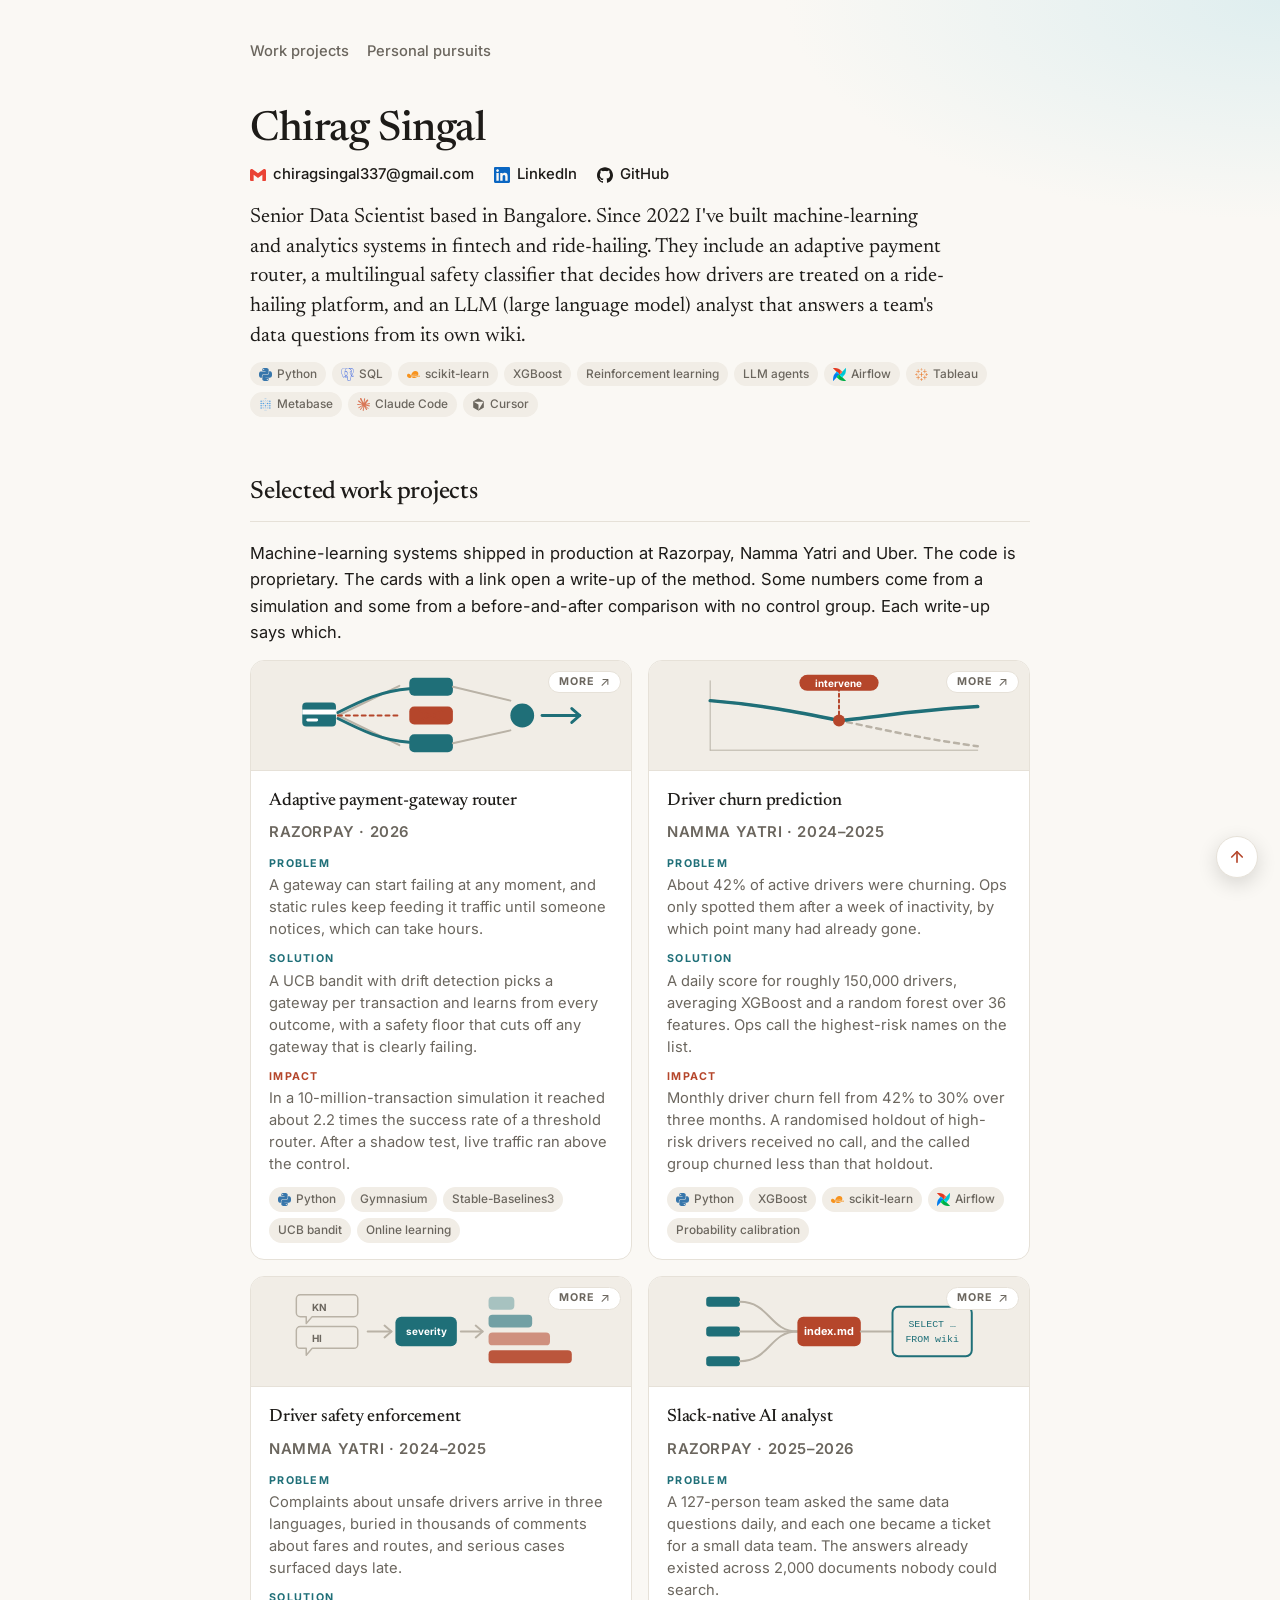
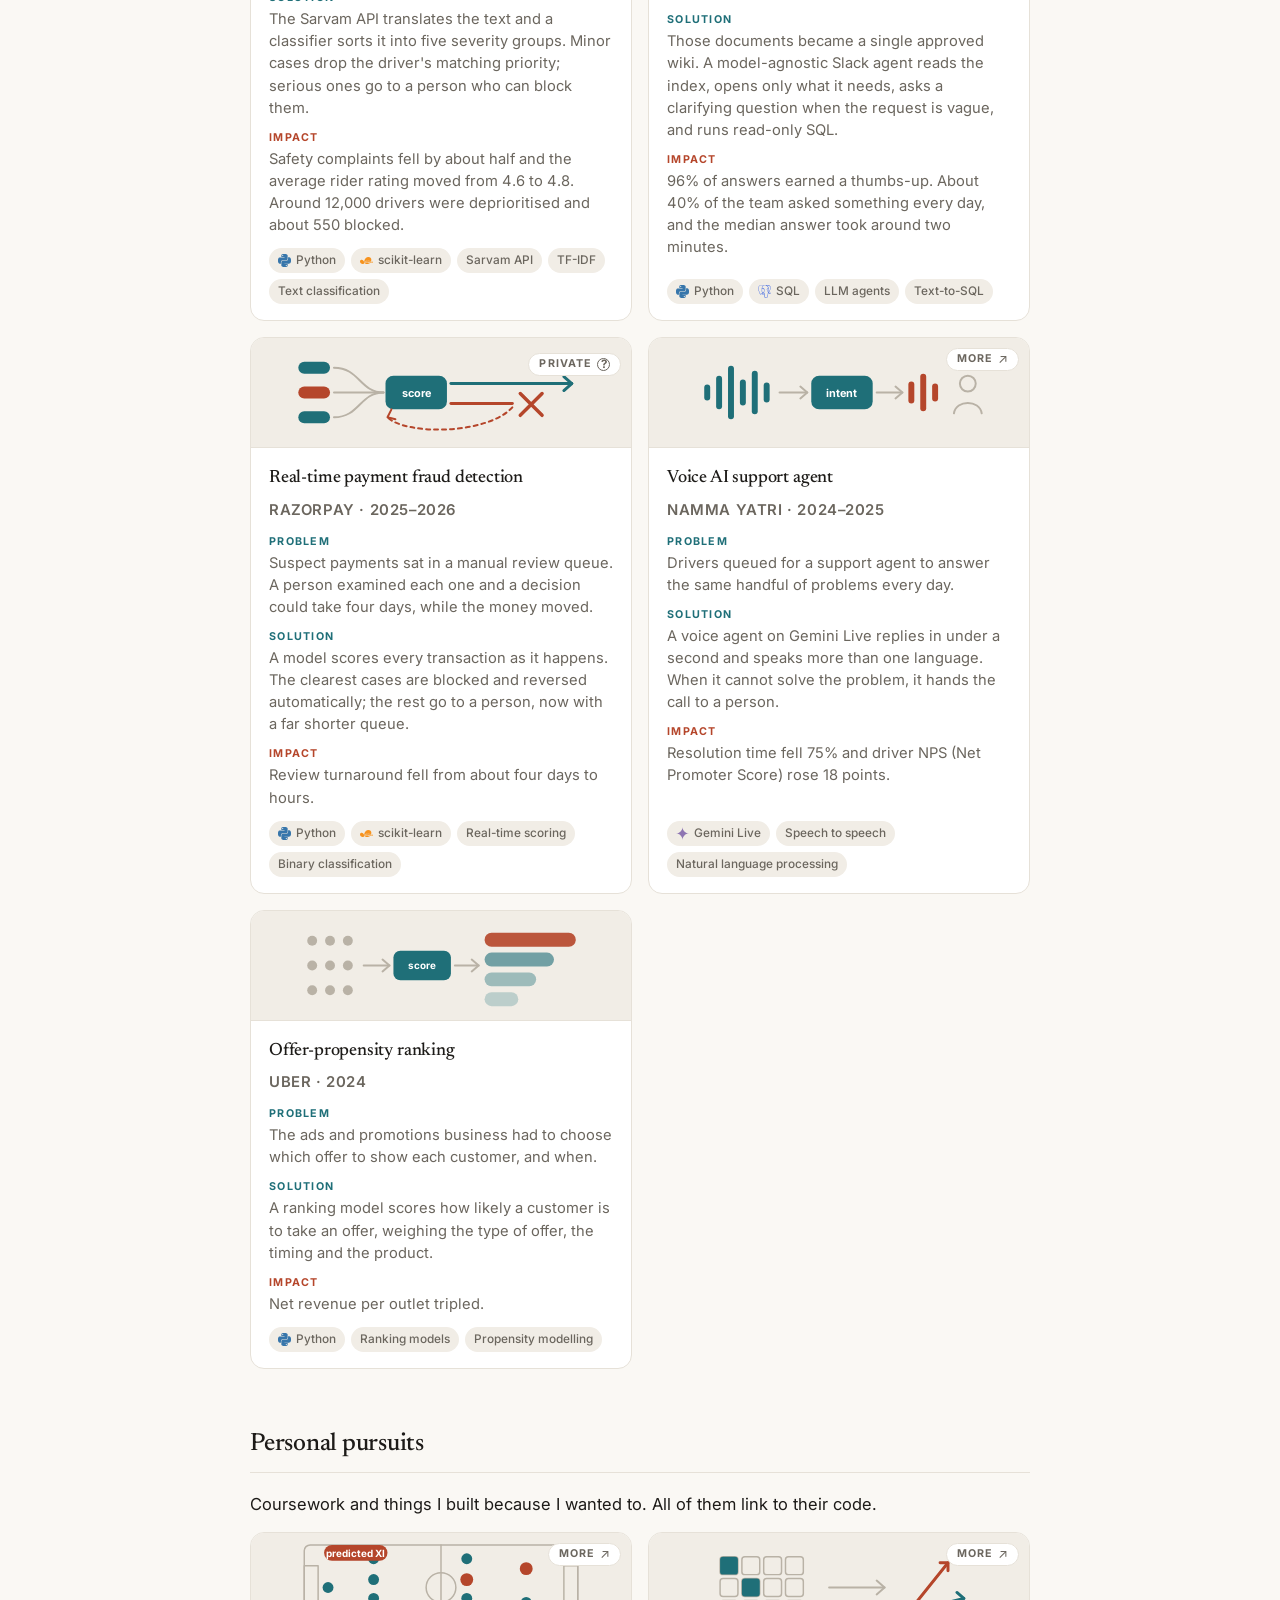
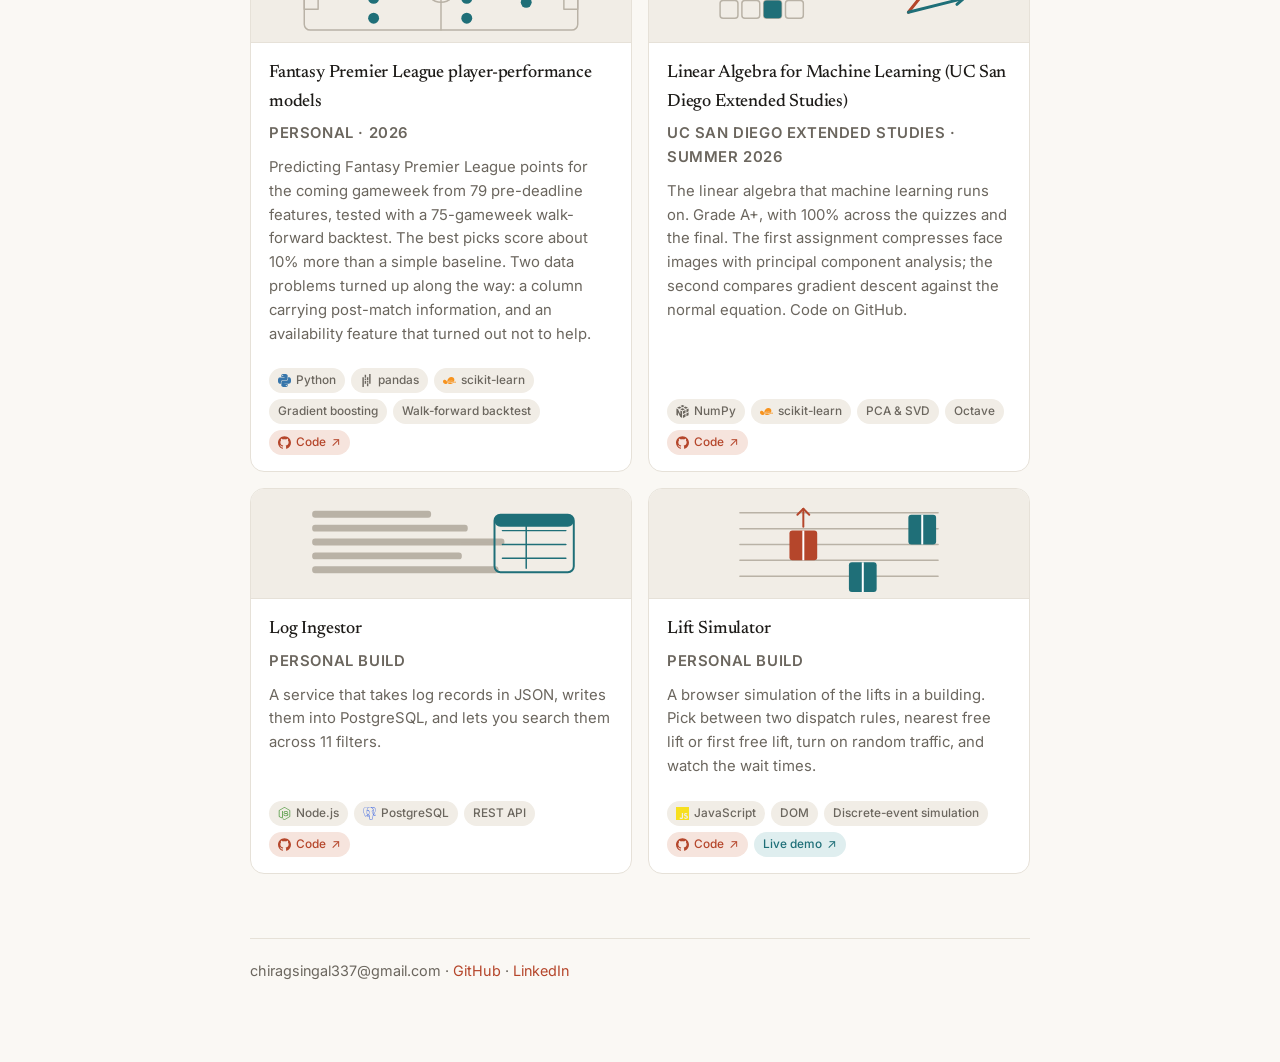
==== commit ddafce3e: "Churn: lead with 42% to 30% and describe the holdout without a figure Co-Authored-By: Claude Opus 5 " ====
--- a/index.html
+++ b/index.html
@@ -71,7 +71,7 @@
       <div class="body">
         <h3><a href="projects/driver-churn.html">Driver churn prediction</a></h3>
         <p class="cardmeta">Namma Yatri · 2024–2025</p>
-        <dl class="psi"><dt>Problem</dt><dd>About 42% of active drivers were churning. Ops only spotted them after a week of inactivity, by which point many had already gone.</dd><dt>Solution</dt><dd>A daily score for roughly 150,000 drivers, averaging XGBoost and a random forest over 36 features. Ops call the highest-risk names on the list.</dd><dt class="imp">Impact</dt><dd>Against a randomised holdout, drivers who got a call churned 30 percentage points less. Monthly churn across all drivers fell from 42% to 30% in three months.</dd></dl>
+        <dl class="psi"><dt>Problem</dt><dd>About 42% of active drivers were churning. Ops only spotted them after a week of inactivity, by which point many had already gone.</dd><dt>Solution</dt><dd>A daily score for roughly 150,000 drivers, averaging XGBoost and a random forest over 36 features. Ops call the highest-risk names on the list.</dd><dt class="imp">Impact</dt><dd>Monthly driver churn fell from 42% to 30% over three months. A randomised holdout of high-risk drivers received no call, and the called group churned less than that holdout.</dd></dl>
         <div class="tags"><span class="tag"><svg aria-hidden="true"><use href="assets/icons.svg#i-python"/></svg>Python</span><span class="tag">XGBoost</span><span class="tag"><svg aria-hidden="true"><use href="assets/icons.svg#i-scikitlearn"/></svg>scikit-learn</span><span class="tag"><svg aria-hidden="true"><use href="assets/icons.svg#i-airflow"/></svg>Airflow</span><span class="tag">Probability calibration</span></div>
       </div>
     </div>
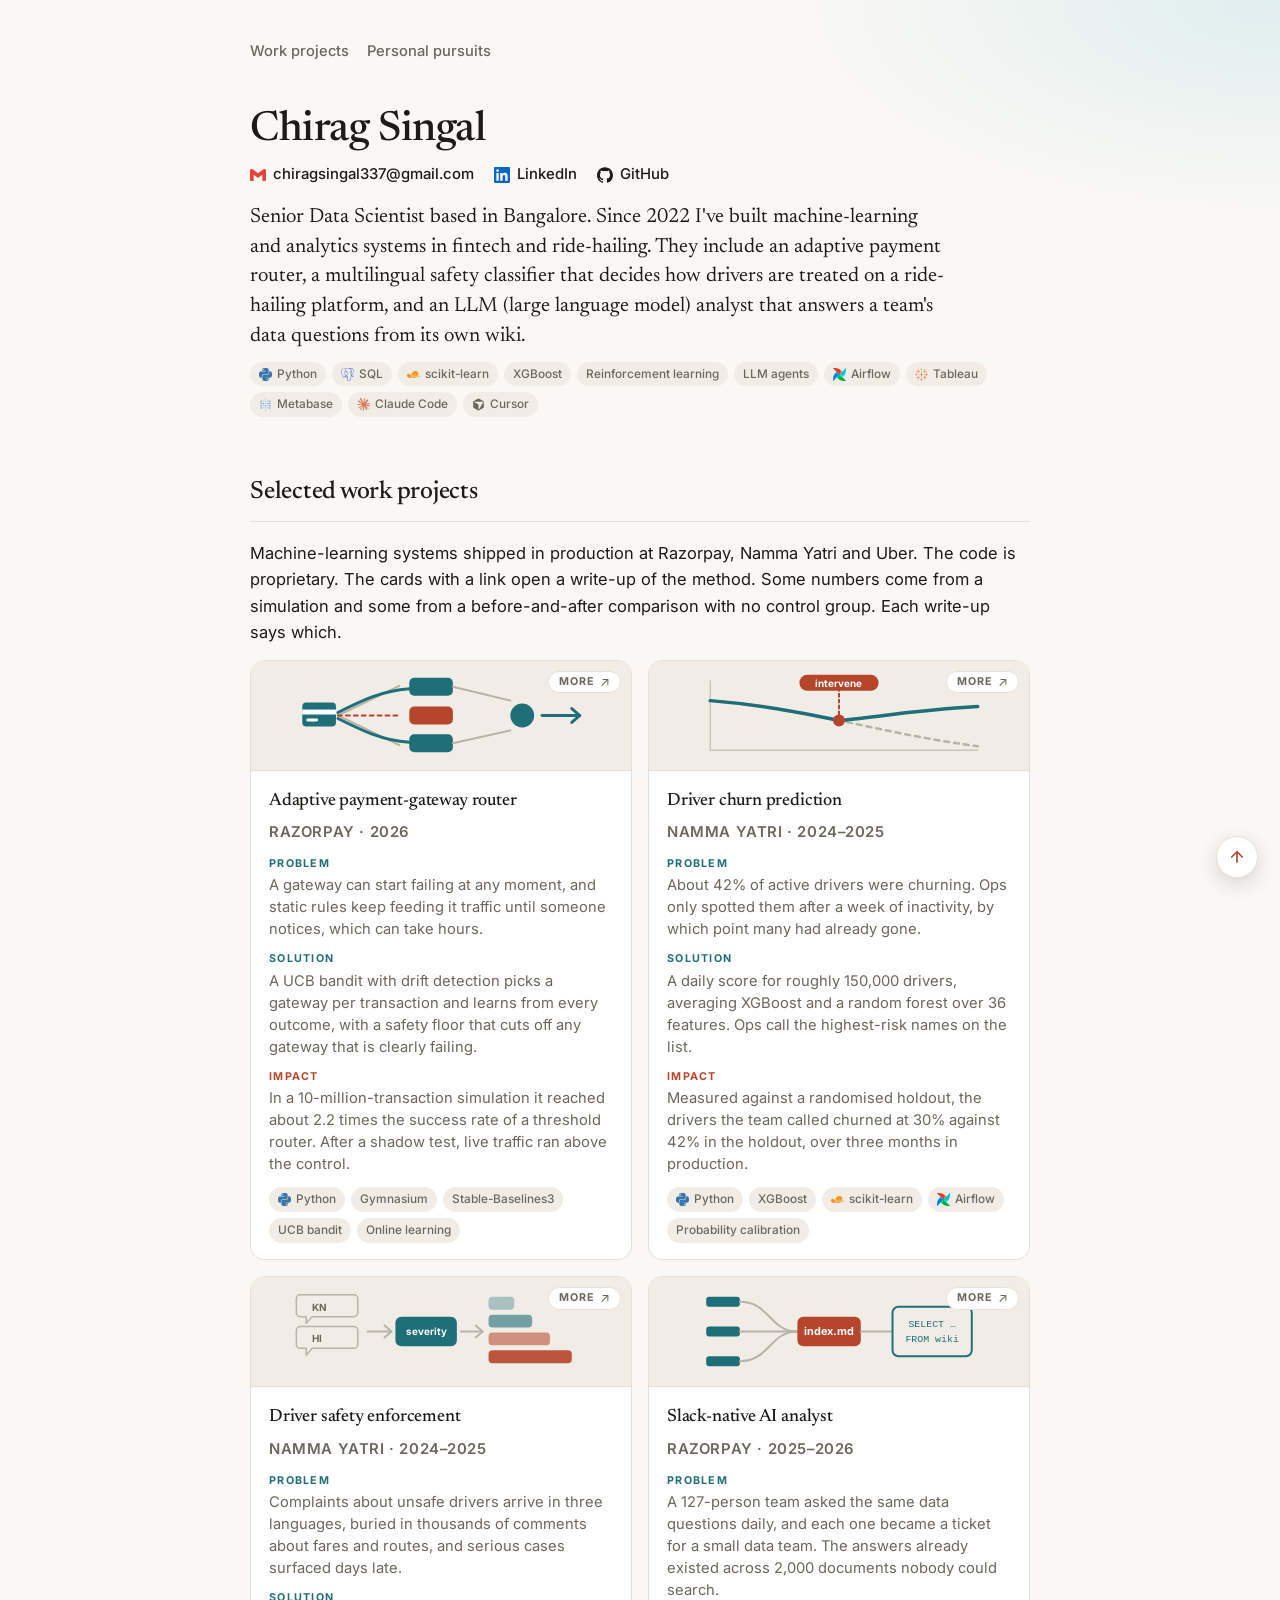
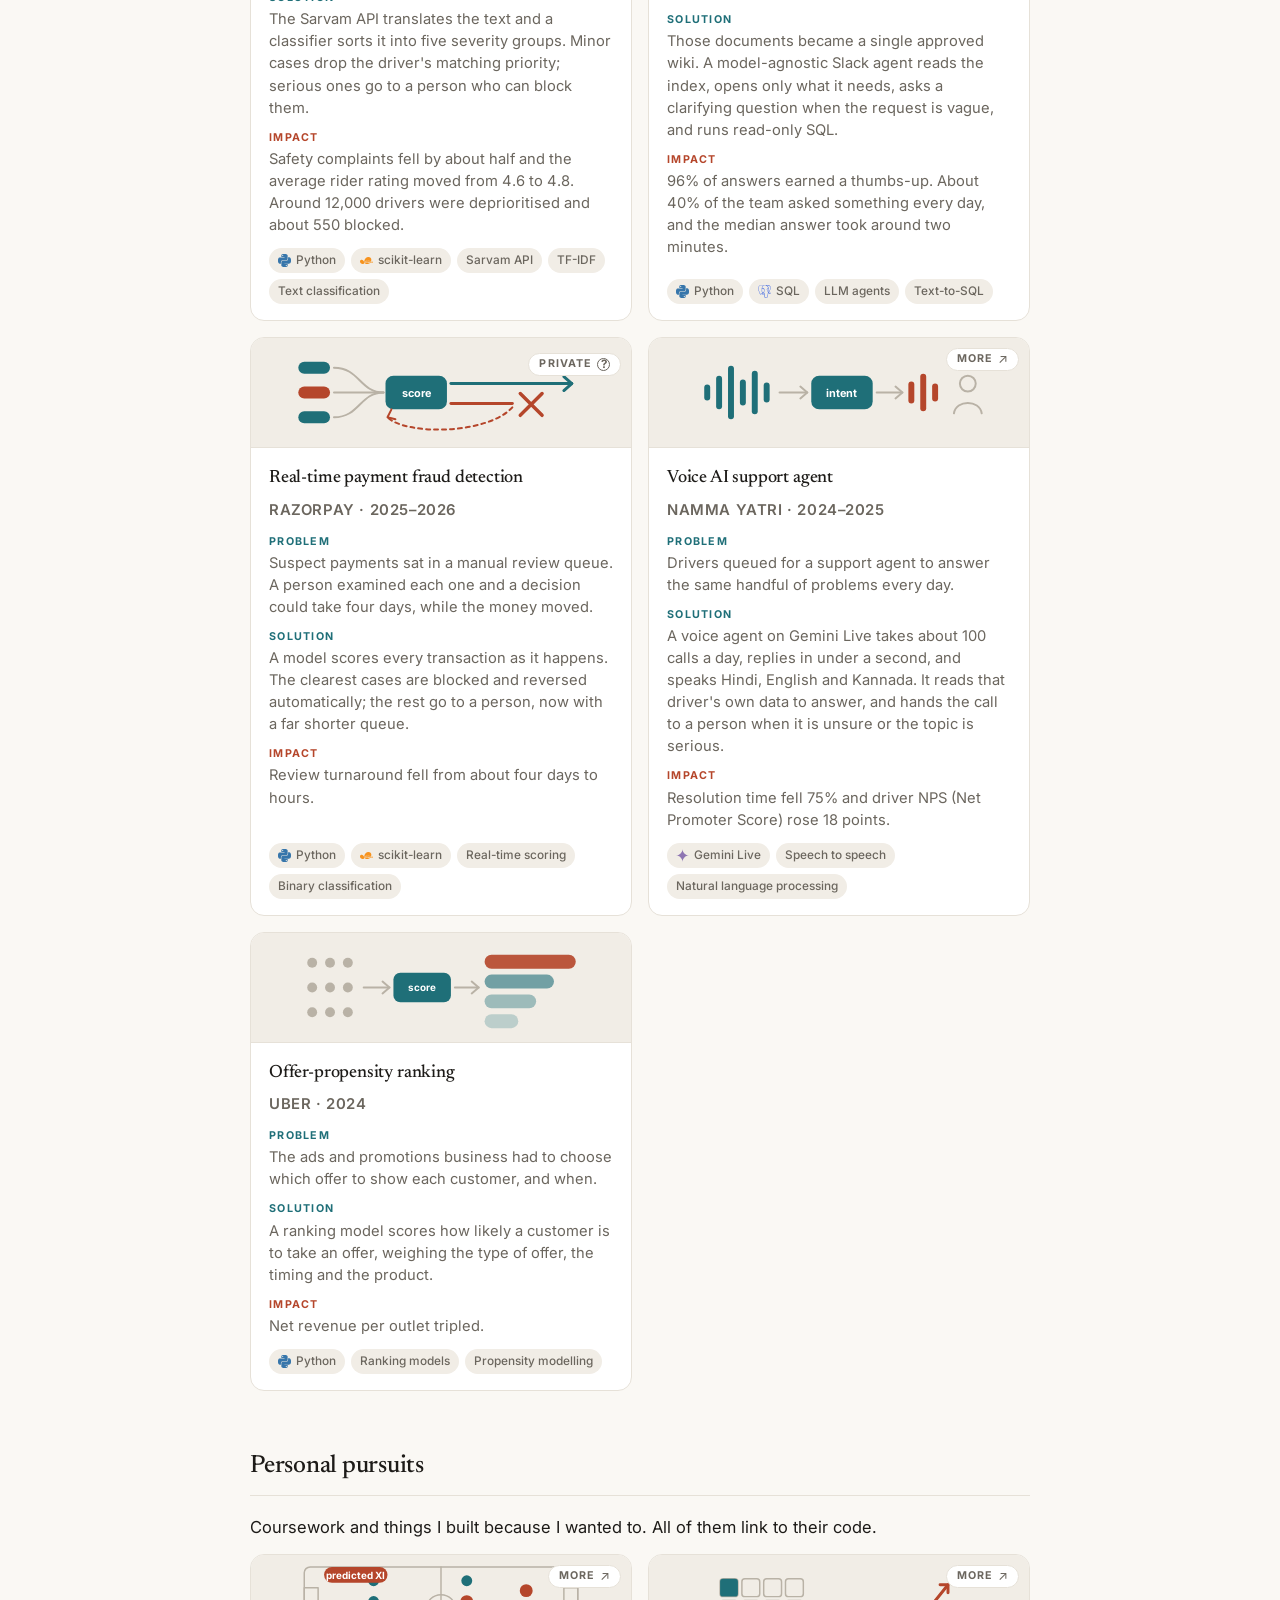
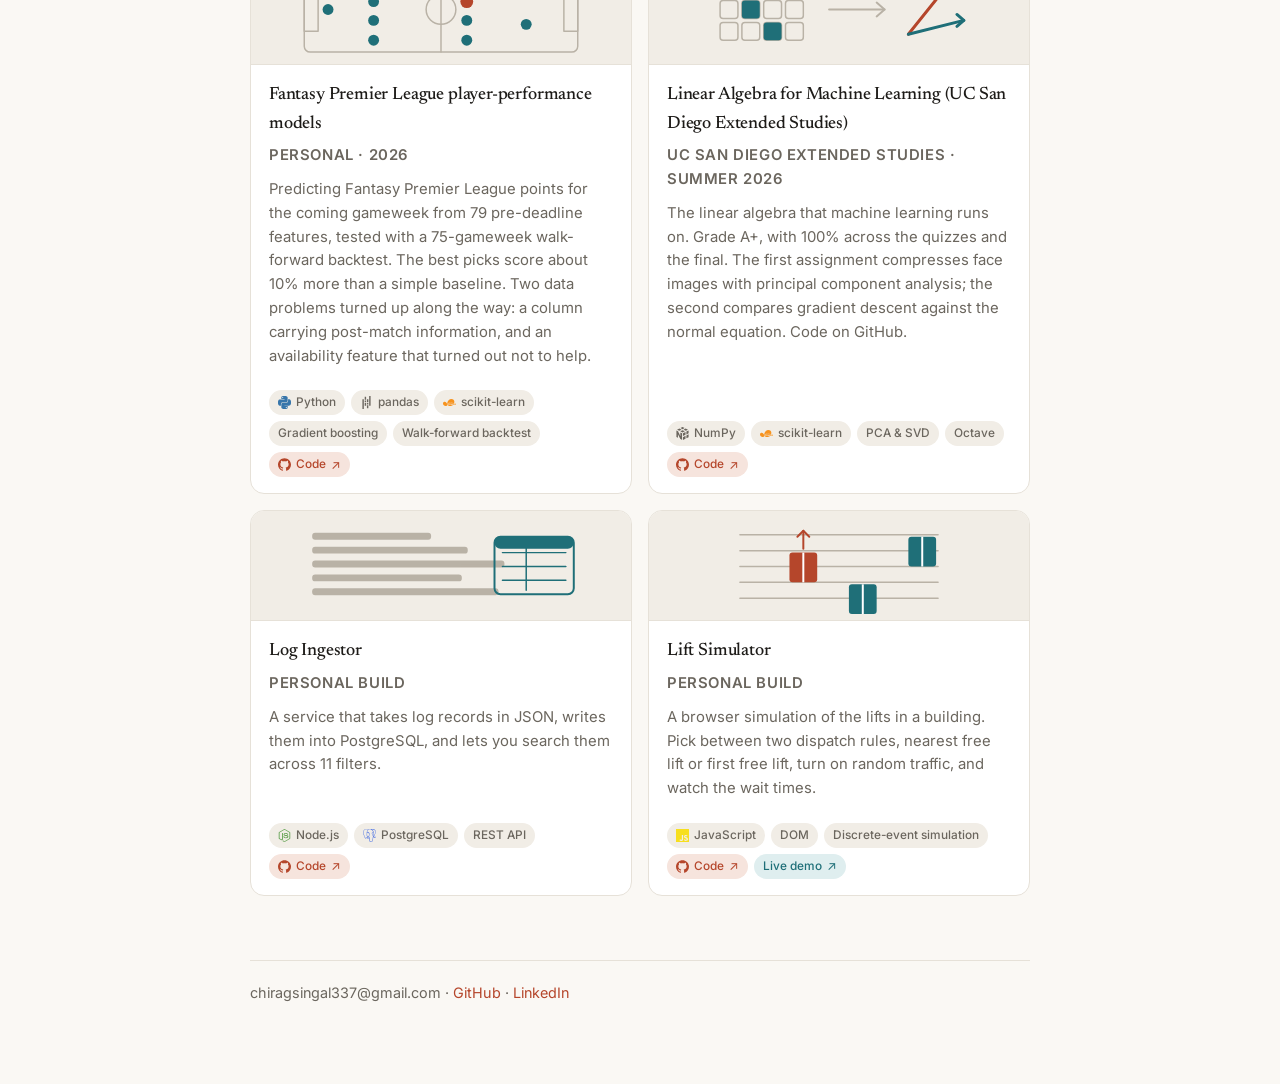
==== commit 0c99c029: "Churn as a holdout comparison; SOS transcripts; voice grounding, handoff rules and review loop; natu" ====
--- a/index.html
+++ b/index.html
@@ -71,7 +71,7 @@
       <div class="body">
         <h3><a href="projects/driver-churn.html">Driver churn prediction</a></h3>
         <p class="cardmeta">Namma Yatri · 2024–2025</p>
-        <dl class="psi"><dt>Problem</dt><dd>About 42% of active drivers were churning. Ops only spotted them after a week of inactivity, by which point many had already gone.</dd><dt>Solution</dt><dd>A daily score for roughly 150,000 drivers, averaging XGBoost and a random forest over 36 features. Ops call the highest-risk names on the list.</dd><dt class="imp">Impact</dt><dd>Monthly driver churn fell from 42% to 30% over three months. A randomised holdout of high-risk drivers received no call, and the called group churned less than that holdout.</dd></dl>
+        <dl class="psi"><dt>Problem</dt><dd>About 42% of active drivers were churning. Ops only spotted them after a week of inactivity, by which point many had already gone.</dd><dt>Solution</dt><dd>A daily score for roughly 150,000 drivers, averaging XGBoost and a random forest over 36 features. Ops call the highest-risk names on the list.</dd><dt class="imp">Impact</dt><dd>Measured against a randomised holdout, the drivers the team called churned at 30% against 42% in the holdout, over three months in production.</dd></dl>
         <div class="tags"><span class="tag"><svg aria-hidden="true"><use href="assets/icons.svg#i-python"/></svg>Python</span><span class="tag">XGBoost</span><span class="tag"><svg aria-hidden="true"><use href="assets/icons.svg#i-scikitlearn"/></svg>scikit-learn</span><span class="tag"><svg aria-hidden="true"><use href="assets/icons.svg#i-airflow"/></svg>Airflow</span><span class="tag">Probability calibration</span></div>
       </div>
     </div>
@@ -133,7 +133,7 @@
       <div class="body">
         <h3><a href="projects/voice-ai-support-agent.html">Voice AI support agent</a></h3>
         <p class="cardmeta">Namma Yatri · 2024–2025</p>
-        <dl class="psi"><dt>Problem</dt><dd>Drivers queued for a support agent to answer the same handful of problems every day.</dd><dt>Solution</dt><dd>A voice agent on Gemini Live replies in under a second and speaks more than one language. When it cannot solve the problem, it hands the call to a person.</dd><dt class="imp">Impact</dt><dd>Resolution time fell 75% and driver NPS (Net Promoter Score) rose 18 points.</dd></dl>
+        <dl class="psi"><dt>Problem</dt><dd>Drivers queued for a support agent to answer the same handful of problems every day.</dd><dt>Solution</dt><dd>A voice agent on Gemini Live takes about 100 calls a day, replies in under a second, and speaks Hindi, English and Kannada. It reads that driver's own data to answer, and hands the call to a person when it is unsure or the topic is serious.</dd><dt class="imp">Impact</dt><dd>Resolution time fell 75% and driver NPS (Net Promoter Score) rose 18 points.</dd></dl>
         <div class="tags"><span class="tag"><svg aria-hidden="true"><use href="assets/icons.svg#i-googlegemini"/></svg>Gemini Live</span><span class="tag">Speech to speech</span><span class="tag">Natural language processing</span></div>
       </div>
     </div>
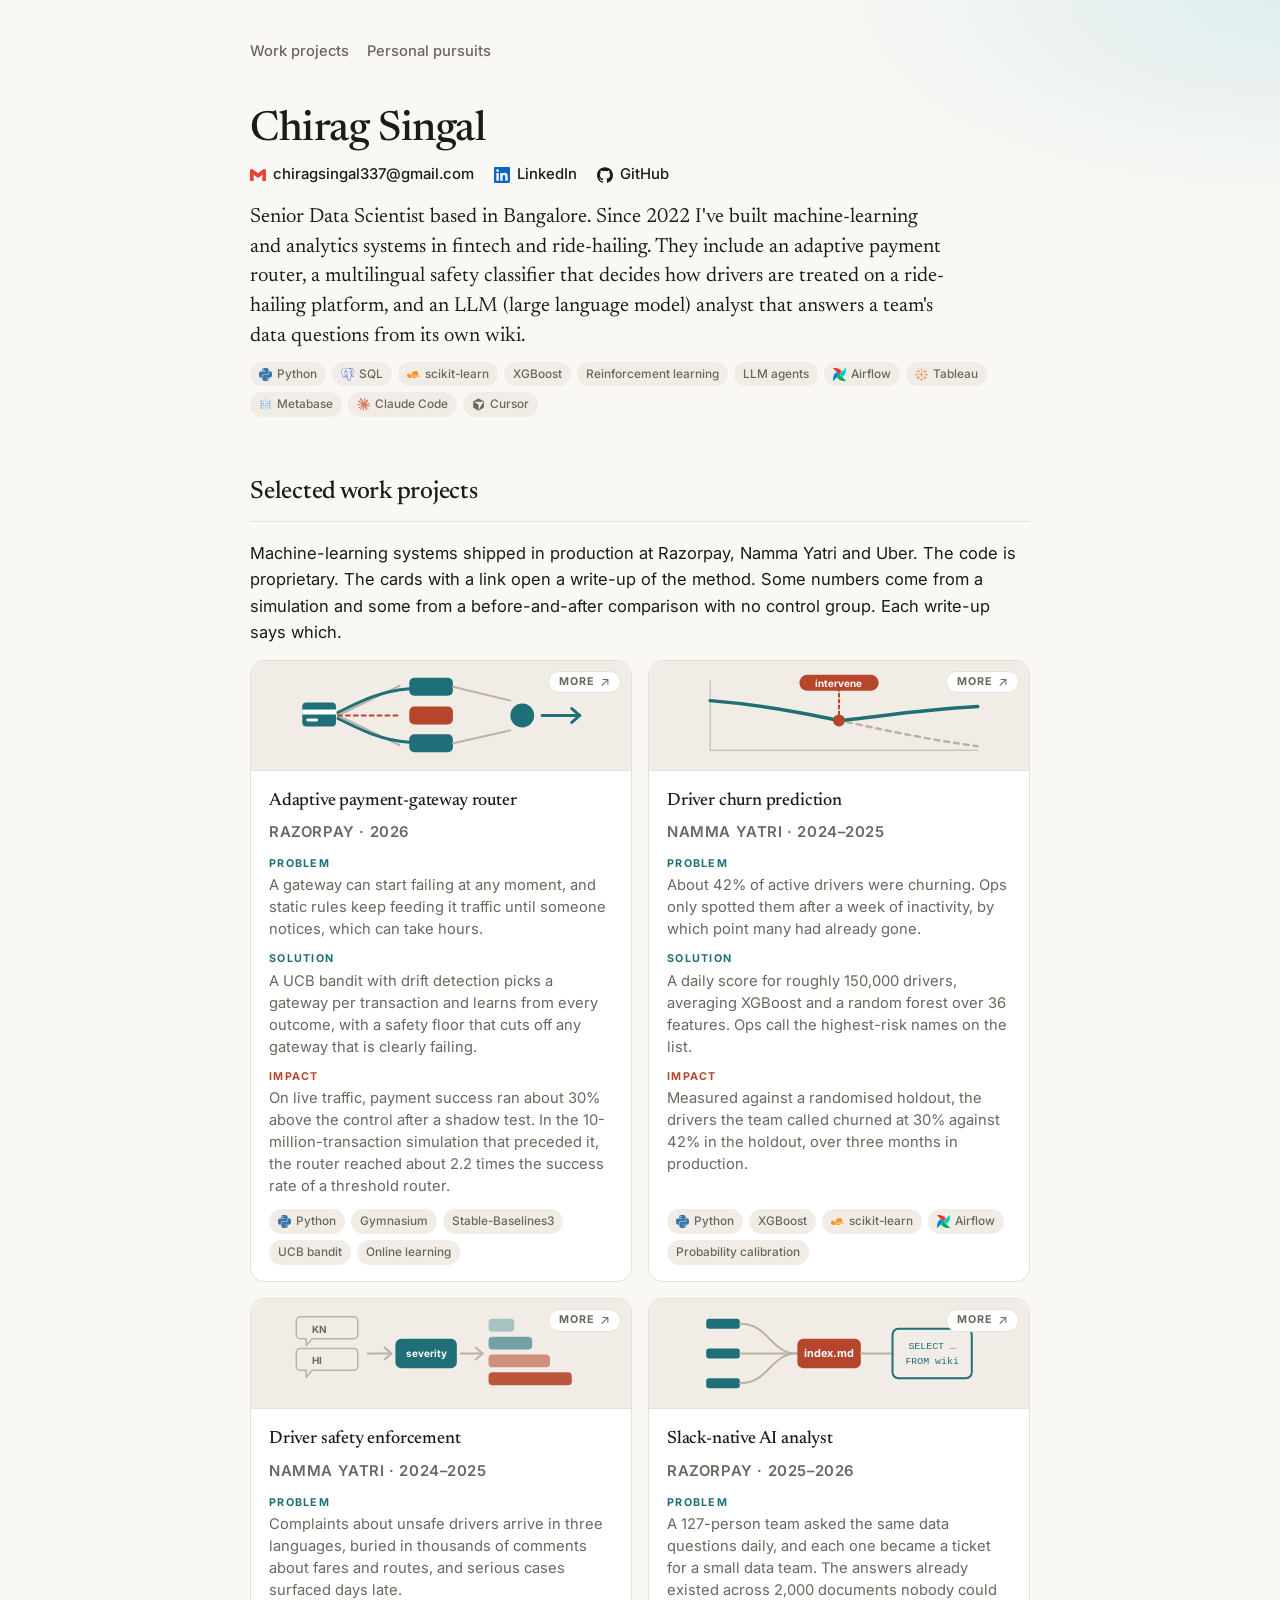
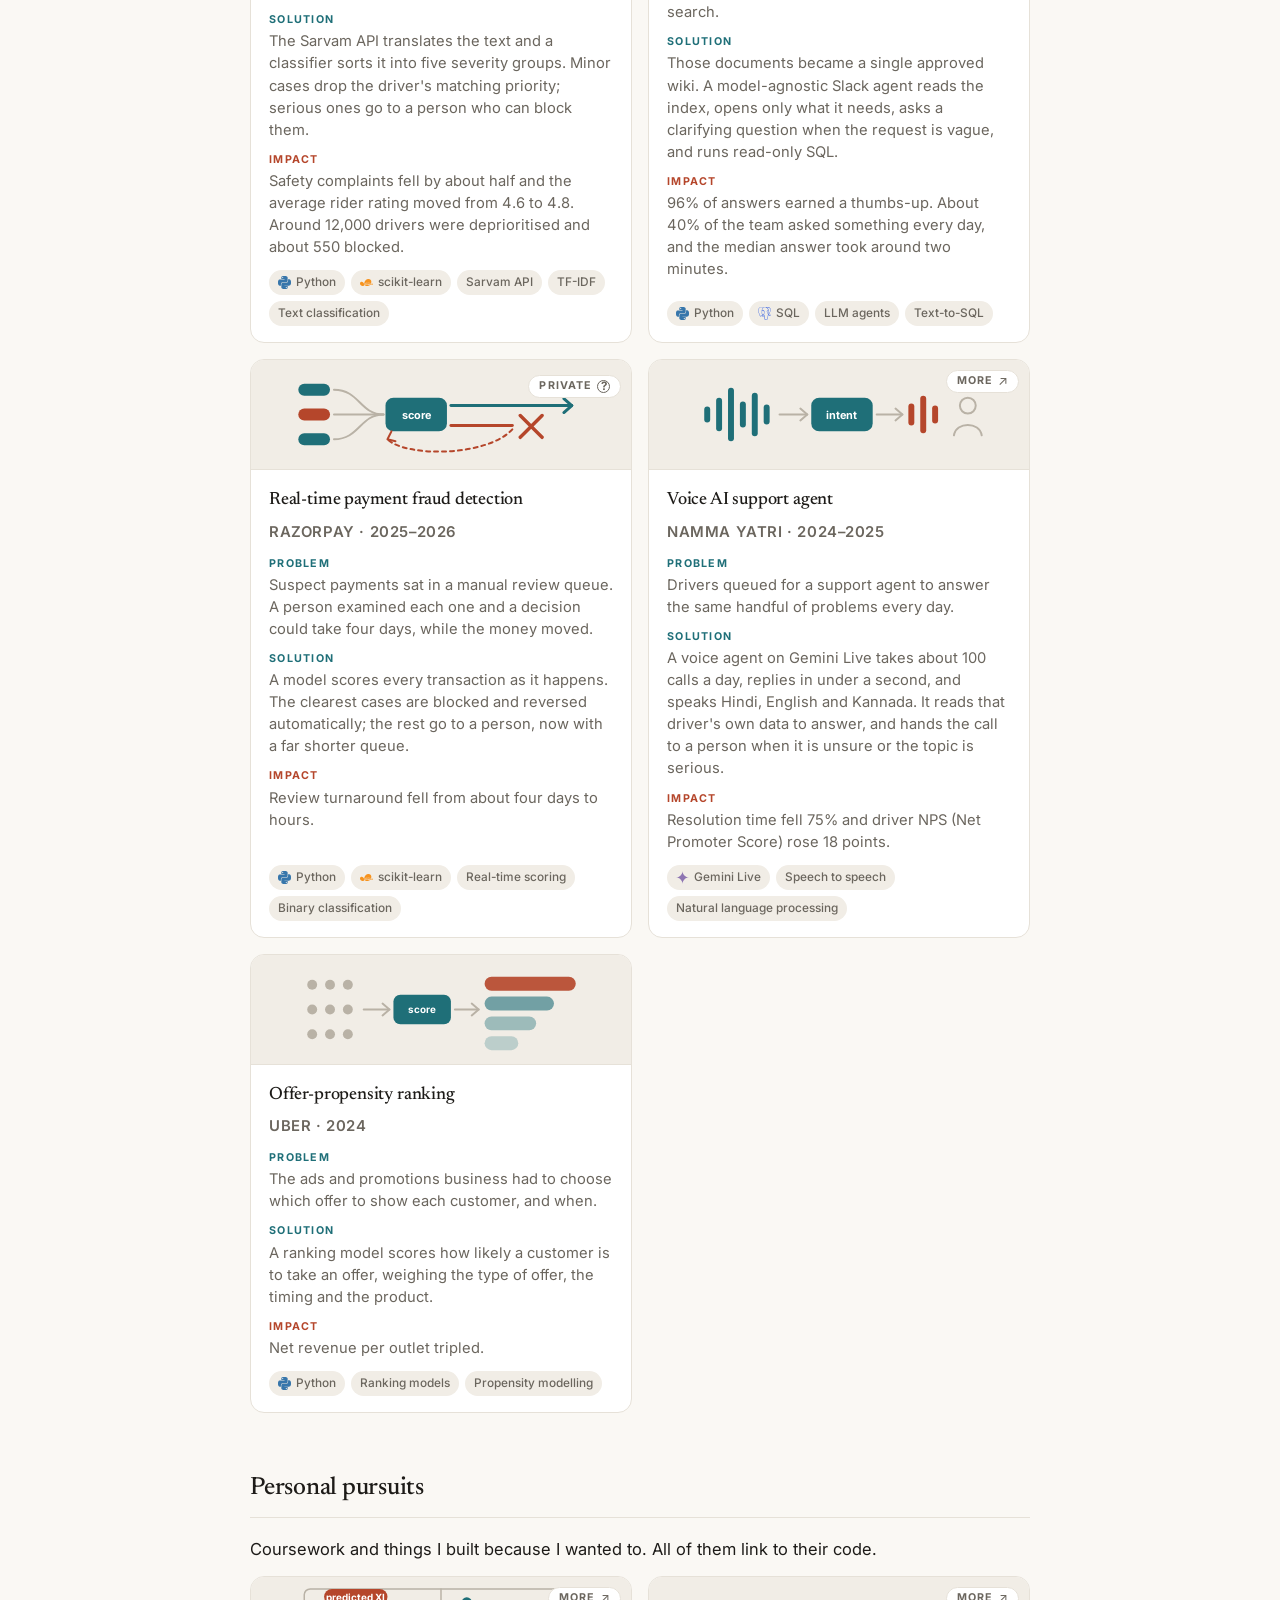
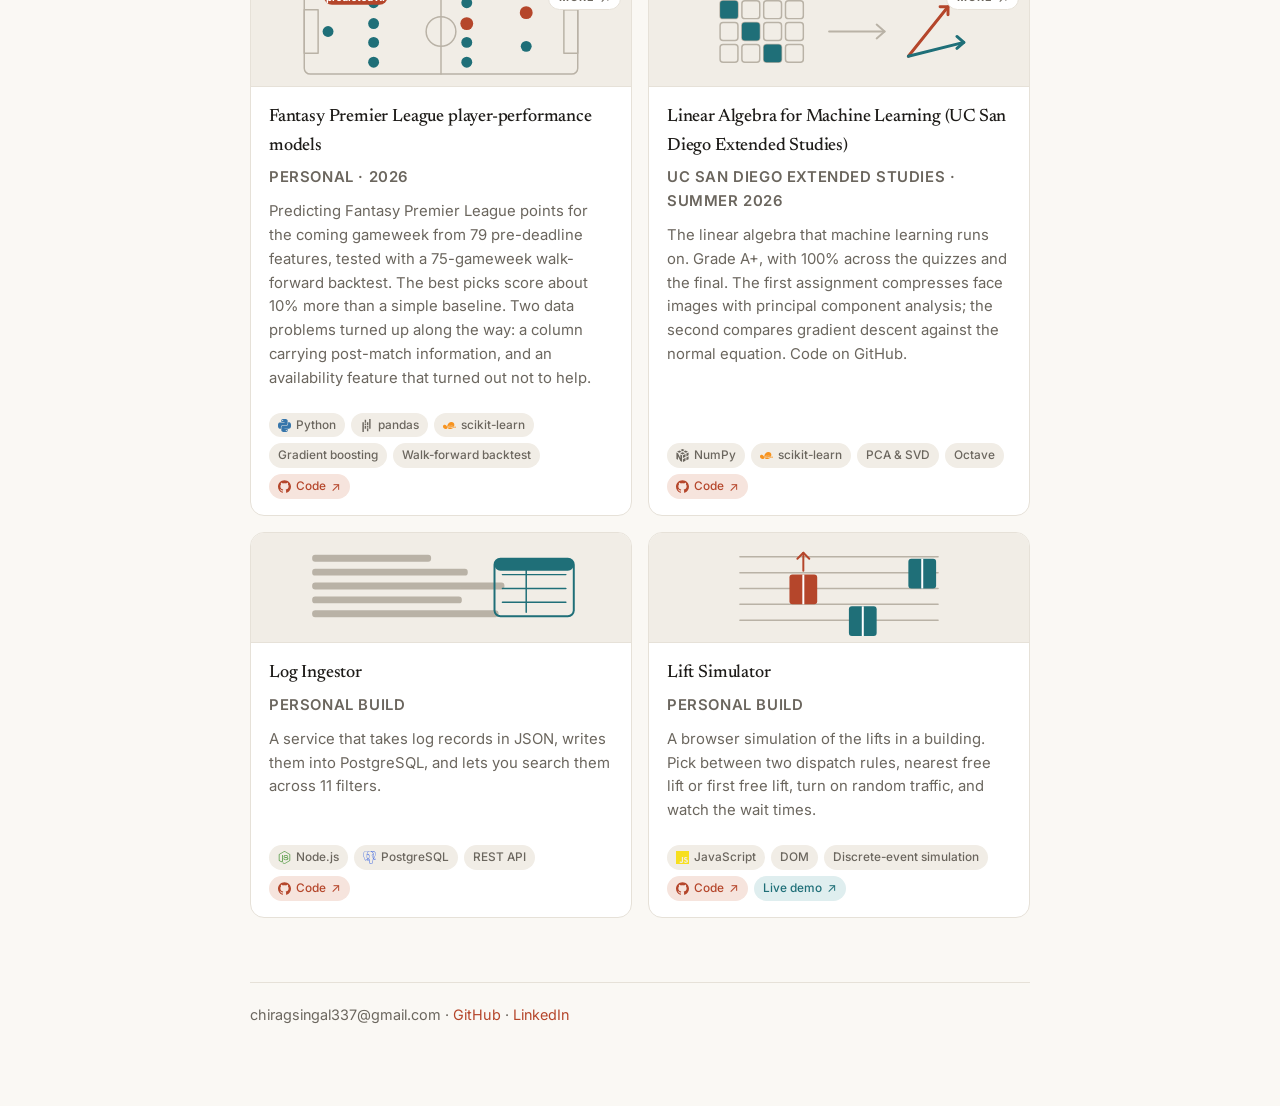
==== commit 9e6b3667: "Router: report the live 30% lift against the control Co-Authored-By: Claude Opus 5 <noreply@anthropi" ====
--- a/index.html
+++ b/index.html
@@ -57,7 +57,7 @@
       <div class="body">
         <h3><a href="projects/adaptive-gateway-router.html">Adaptive payment-gateway router</a></h3>
         <p class="cardmeta">Razorpay · 2026</p>
-        <dl class="psi"><dt>Problem</dt><dd>A gateway can start failing at any moment, and static rules keep feeding it traffic until someone notices, which can take hours.</dd><dt>Solution</dt><dd>A UCB bandit with drift detection picks a gateway per transaction and learns from every outcome, with a safety floor that cuts off any gateway that is clearly failing.</dd><dt class="imp">Impact</dt><dd>In a 10-million-transaction simulation it reached about 2.2 times the success rate of a threshold router. After a shadow test, live traffic ran above the control.</dd></dl>
+        <dl class="psi"><dt>Problem</dt><dd>A gateway can start failing at any moment, and static rules keep feeding it traffic until someone notices, which can take hours.</dd><dt>Solution</dt><dd>A UCB bandit with drift detection picks a gateway per transaction and learns from every outcome, with a safety floor that cuts off any gateway that is clearly failing.</dd><dt class="imp">Impact</dt><dd>On live traffic, payment success ran about 30% above the control after a shadow test. In the 10-million-transaction simulation that preceded it, the router reached about 2.2 times the success rate of a threshold router.</dd></dl>
         <div class="tags"><span class="tag"><svg aria-hidden="true"><use href="assets/icons.svg#i-python"/></svg>Python</span><span class="tag">Gymnasium</span><span class="tag">Stable-Baselines3</span><span class="tag">UCB bandit</span><span class="tag">Online learning</span></div>
       </div>
     </div>
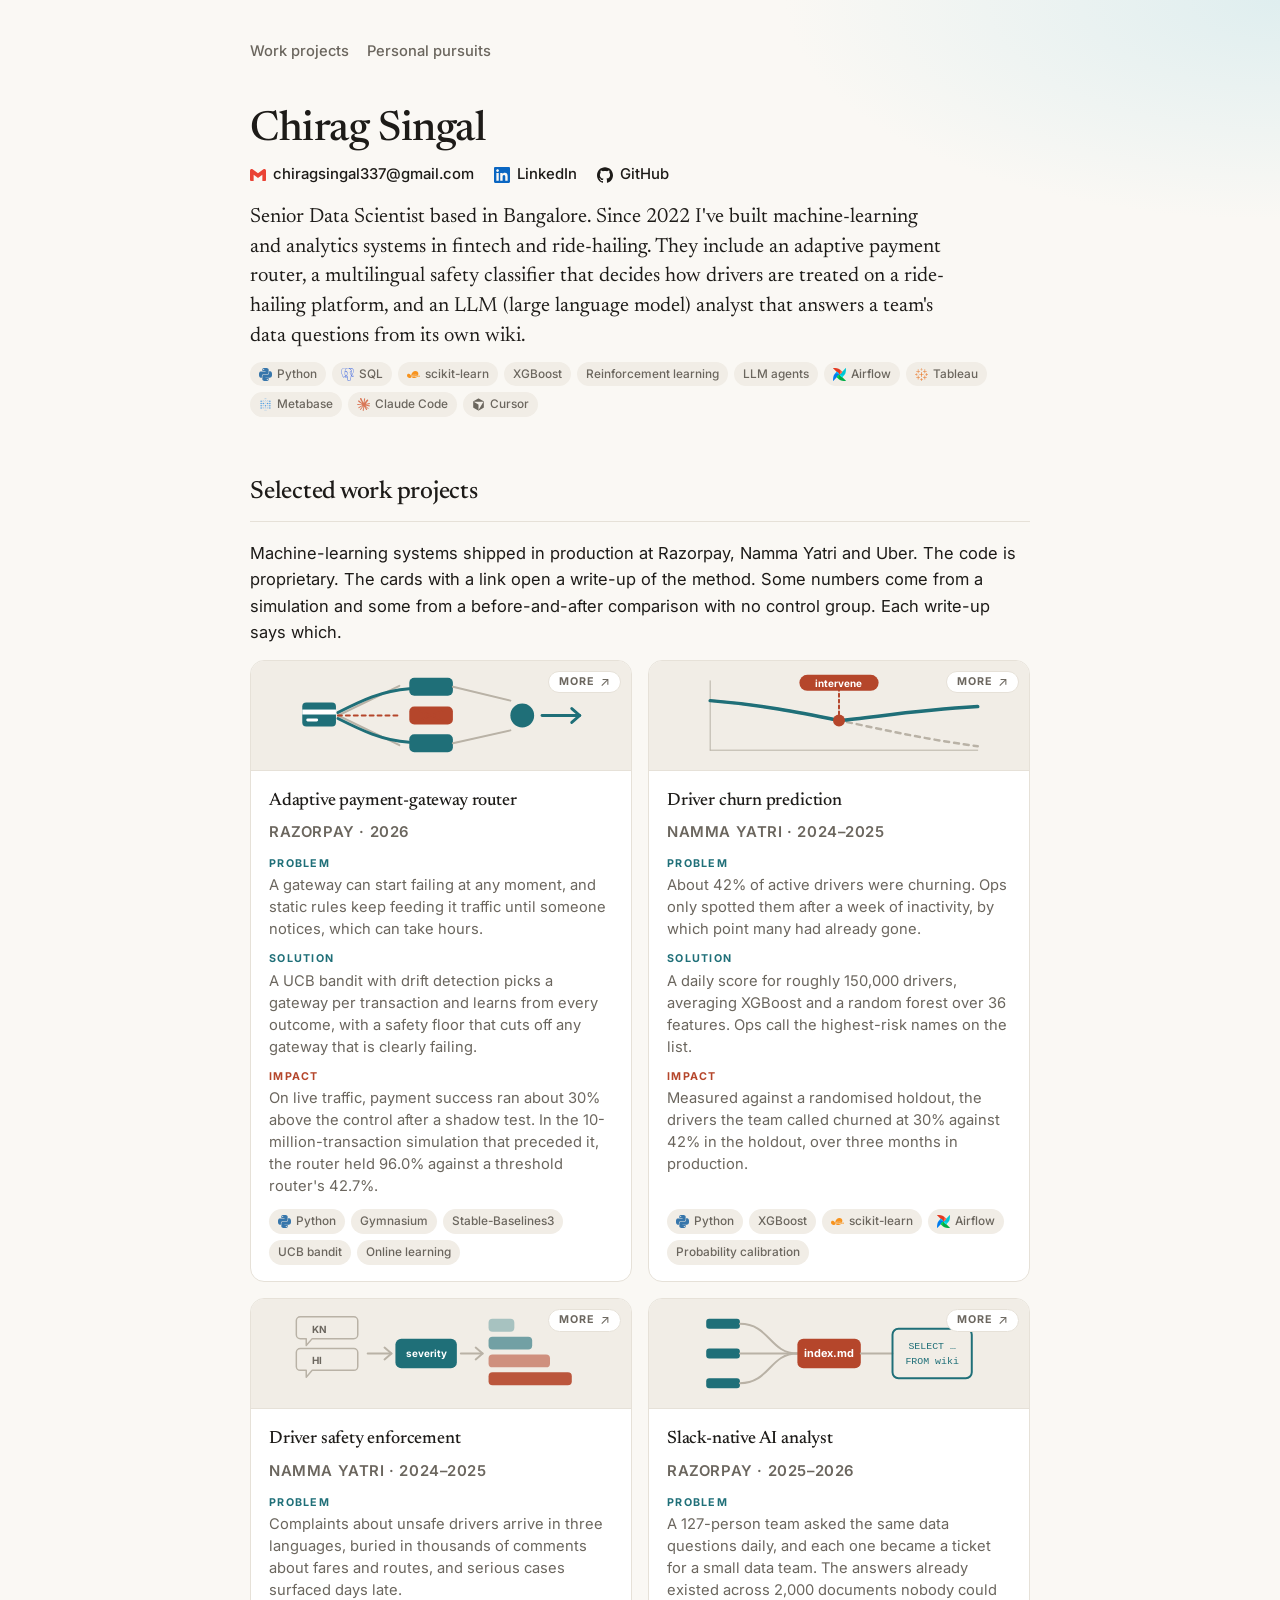
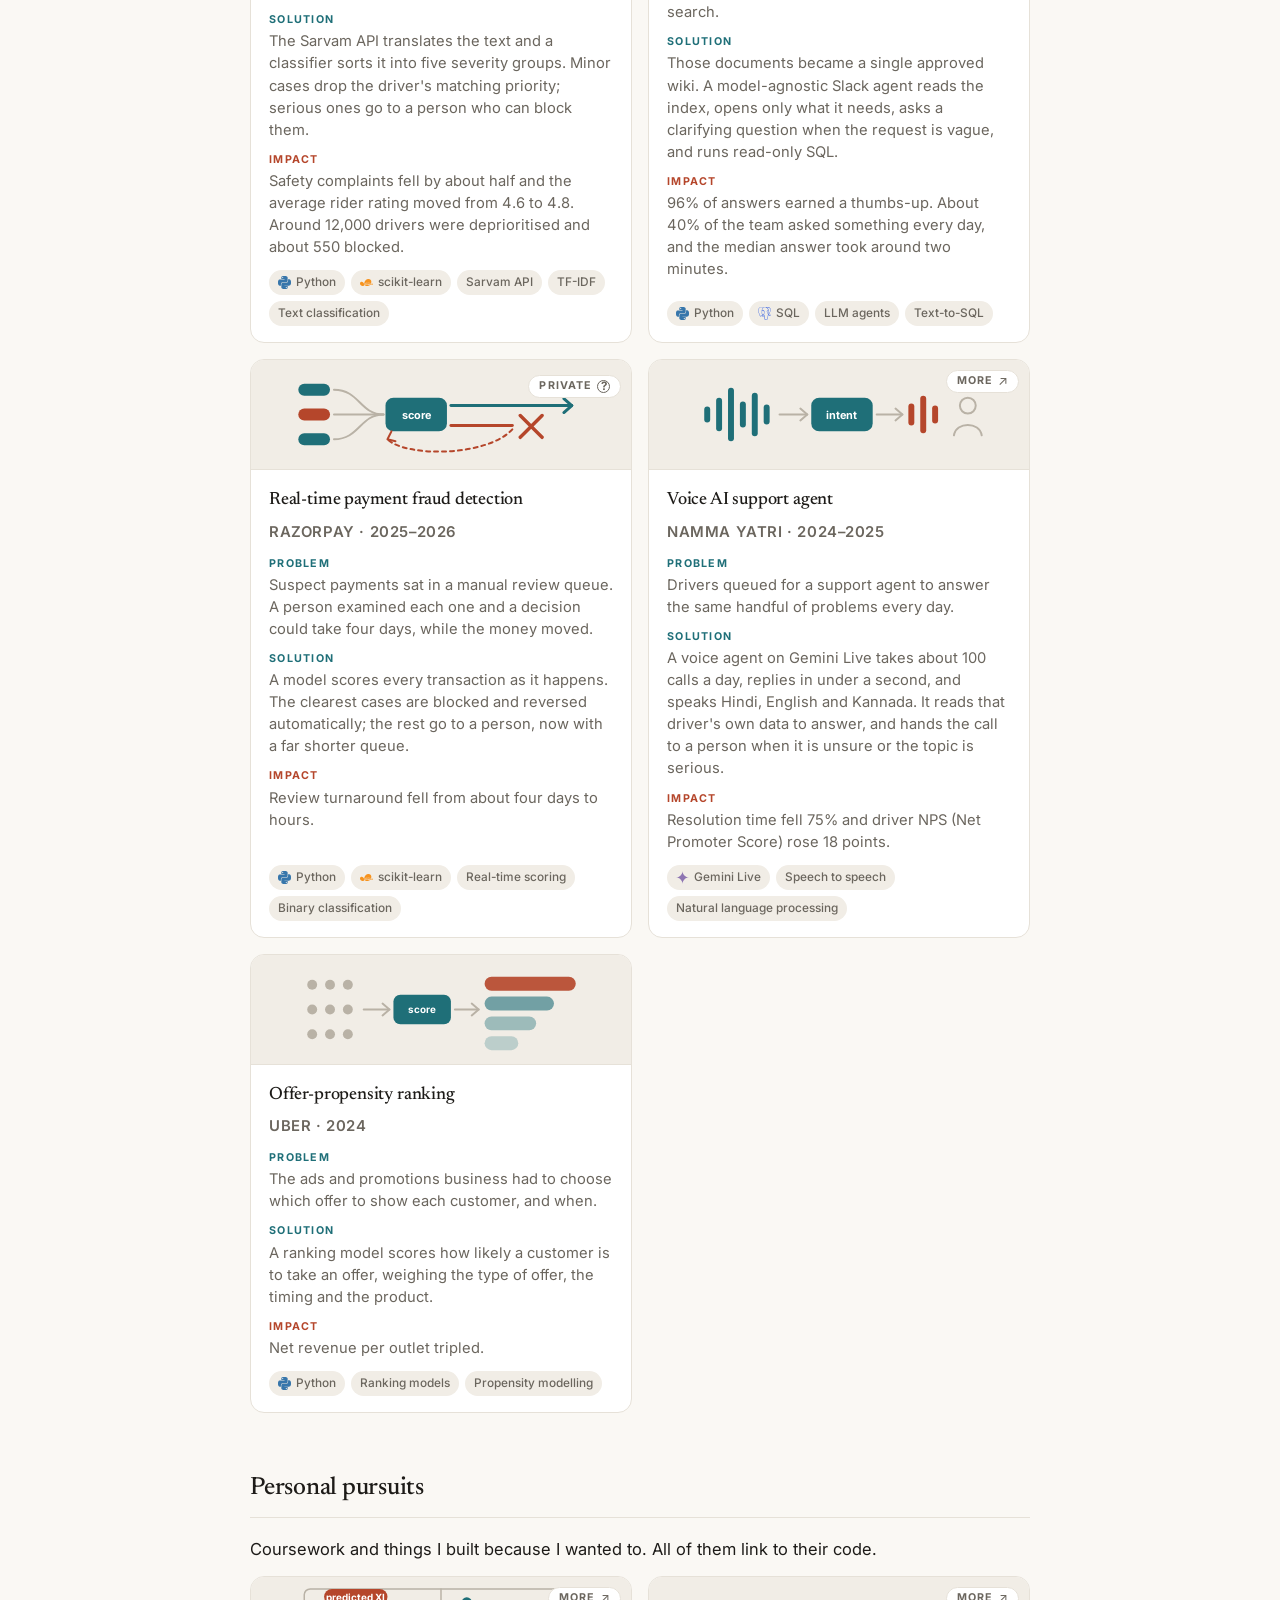
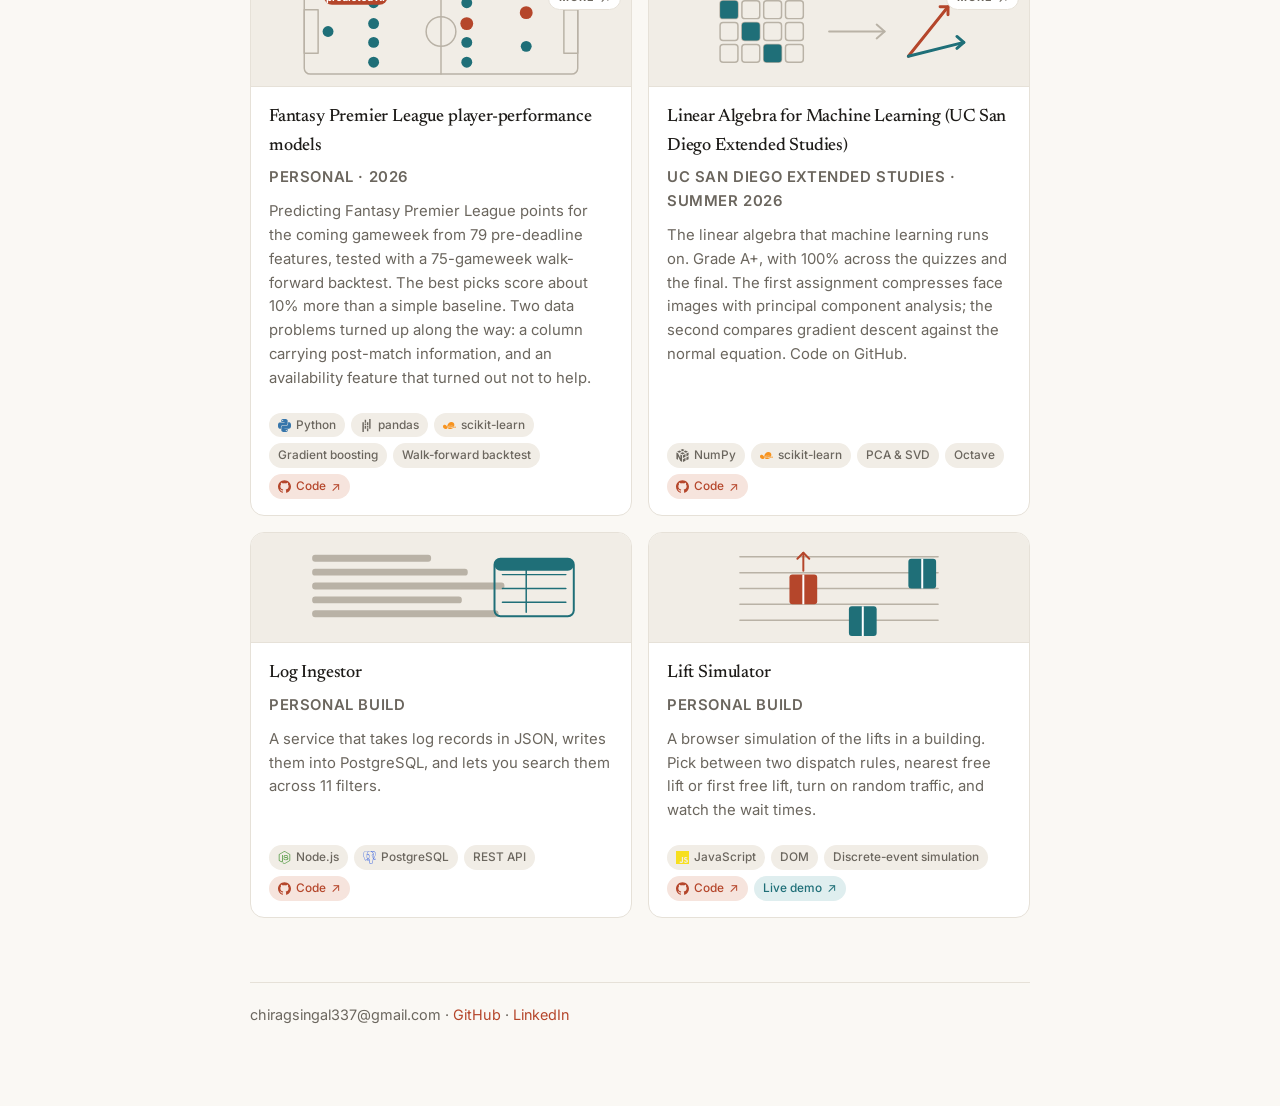
==== commit 202a3a82: "Benchmark: report the simulator's absolute success rates Co-Authored-By: Claude Opus 5 <noreply@anth" ====
--- a/index.html
+++ b/index.html
@@ -57,7 +57,7 @@
       <div class="body">
         <h3><a href="projects/adaptive-gateway-router.html">Adaptive payment-gateway router</a></h3>
         <p class="cardmeta">Razorpay · 2026</p>
-        <dl class="psi"><dt>Problem</dt><dd>A gateway can start failing at any moment, and static rules keep feeding it traffic until someone notices, which can take hours.</dd><dt>Solution</dt><dd>A UCB bandit with drift detection picks a gateway per transaction and learns from every outcome, with a safety floor that cuts off any gateway that is clearly failing.</dd><dt class="imp">Impact</dt><dd>On live traffic, payment success ran about 30% above the control after a shadow test. In the 10-million-transaction simulation that preceded it, the router reached about 2.2 times the success rate of a threshold router.</dd></dl>
+        <dl class="psi"><dt>Problem</dt><dd>A gateway can start failing at any moment, and static rules keep feeding it traffic until someone notices, which can take hours.</dd><dt>Solution</dt><dd>A UCB bandit with drift detection picks a gateway per transaction and learns from every outcome, with a safety floor that cuts off any gateway that is clearly failing.</dd><dt class="imp">Impact</dt><dd>On live traffic, payment success ran about 30% above the control after a shadow test. In the 10-million-transaction simulation that preceded it, the router held 96.0% against a threshold router's 42.7%.</dd></dl>
         <div class="tags"><span class="tag"><svg aria-hidden="true"><use href="assets/icons.svg#i-python"/></svg>Python</span><span class="tag">Gymnasium</span><span class="tag">Stable-Baselines3</span><span class="tag">UCB bandit</span><span class="tag">Online learning</span></div>
       </div>
     </div>
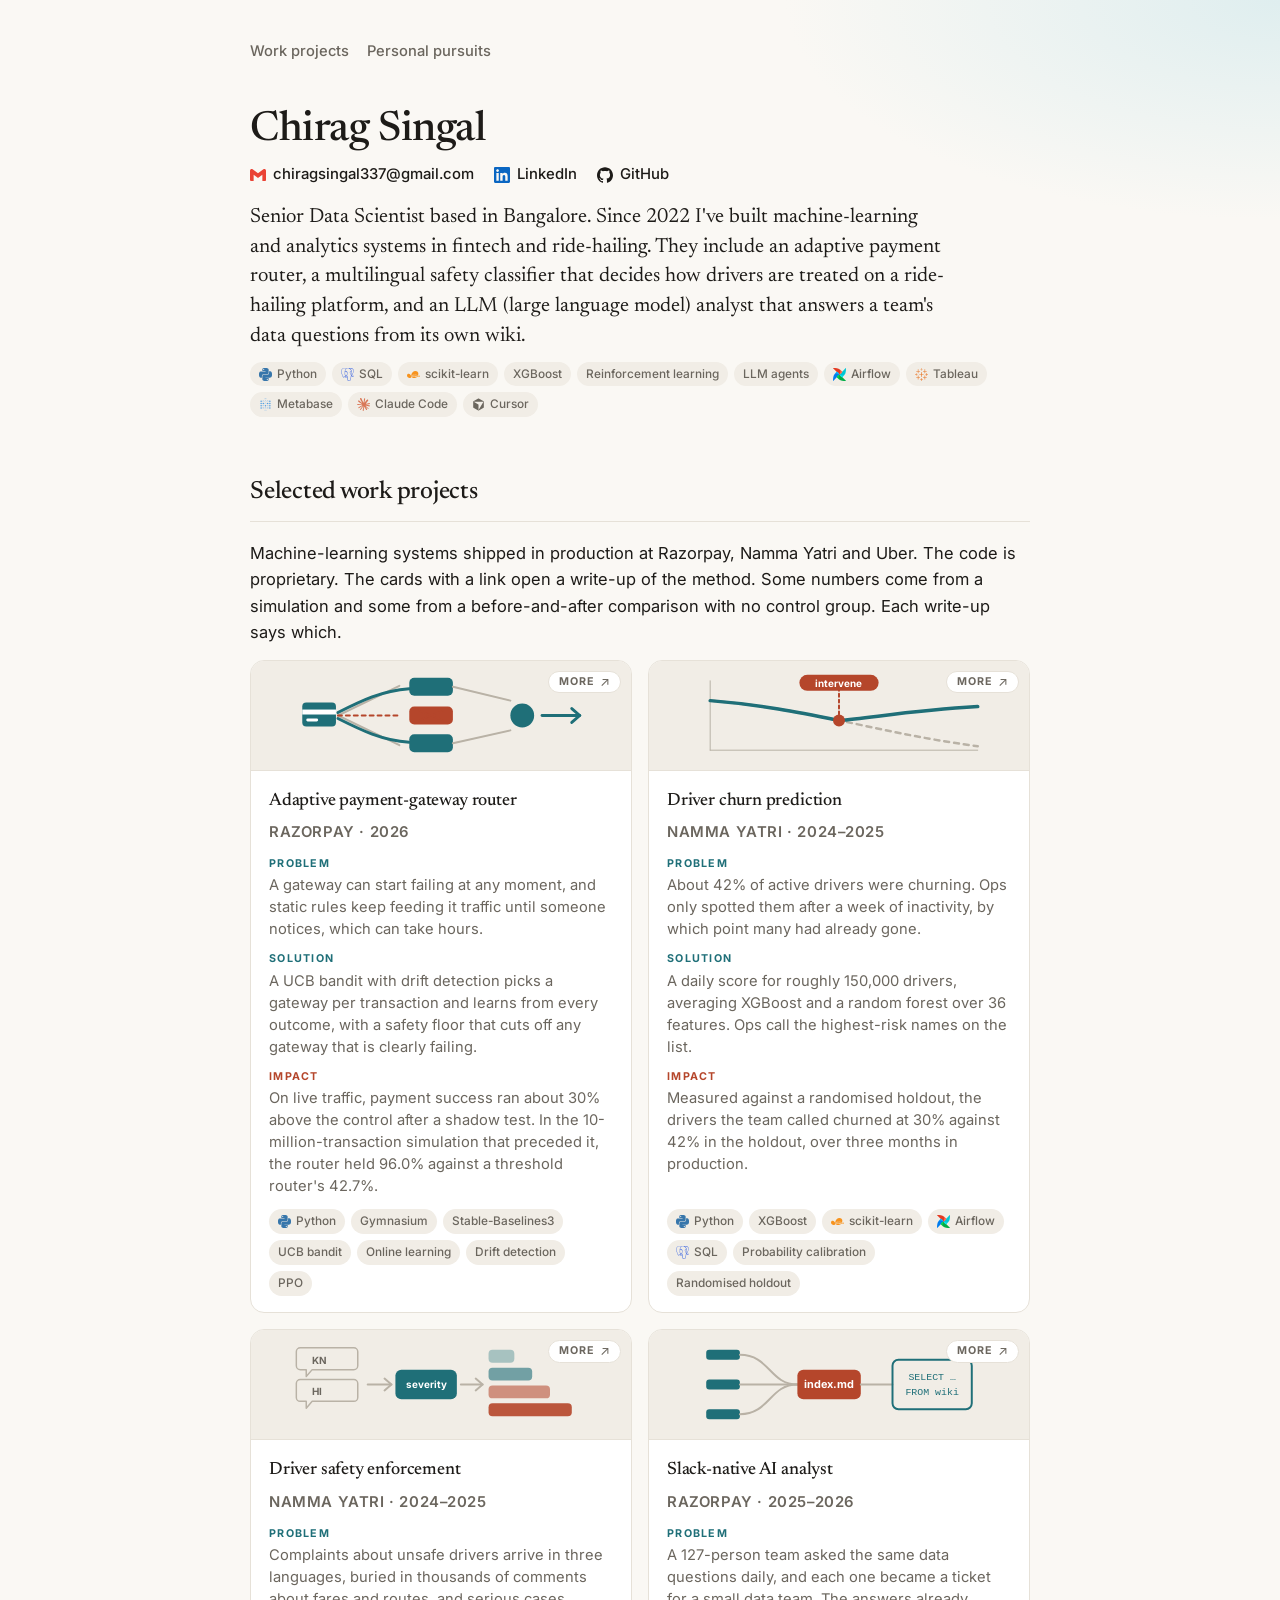
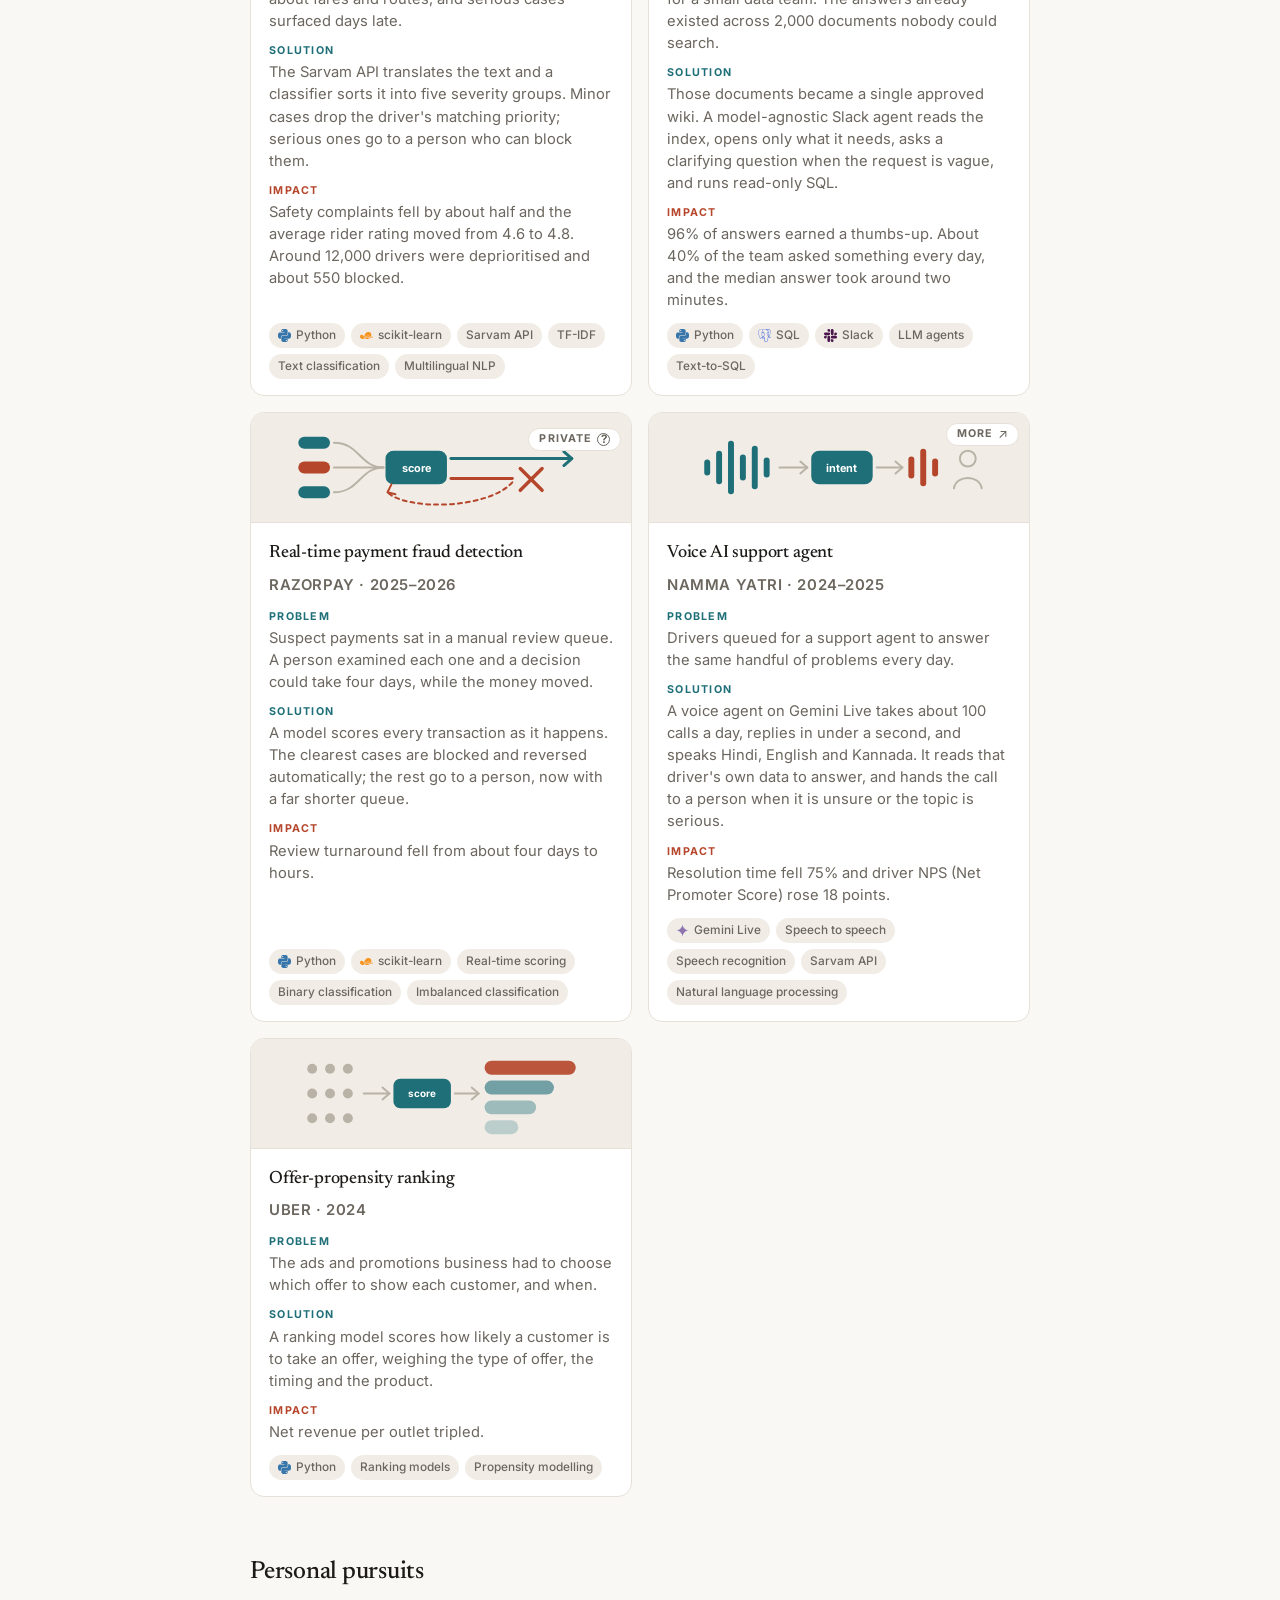
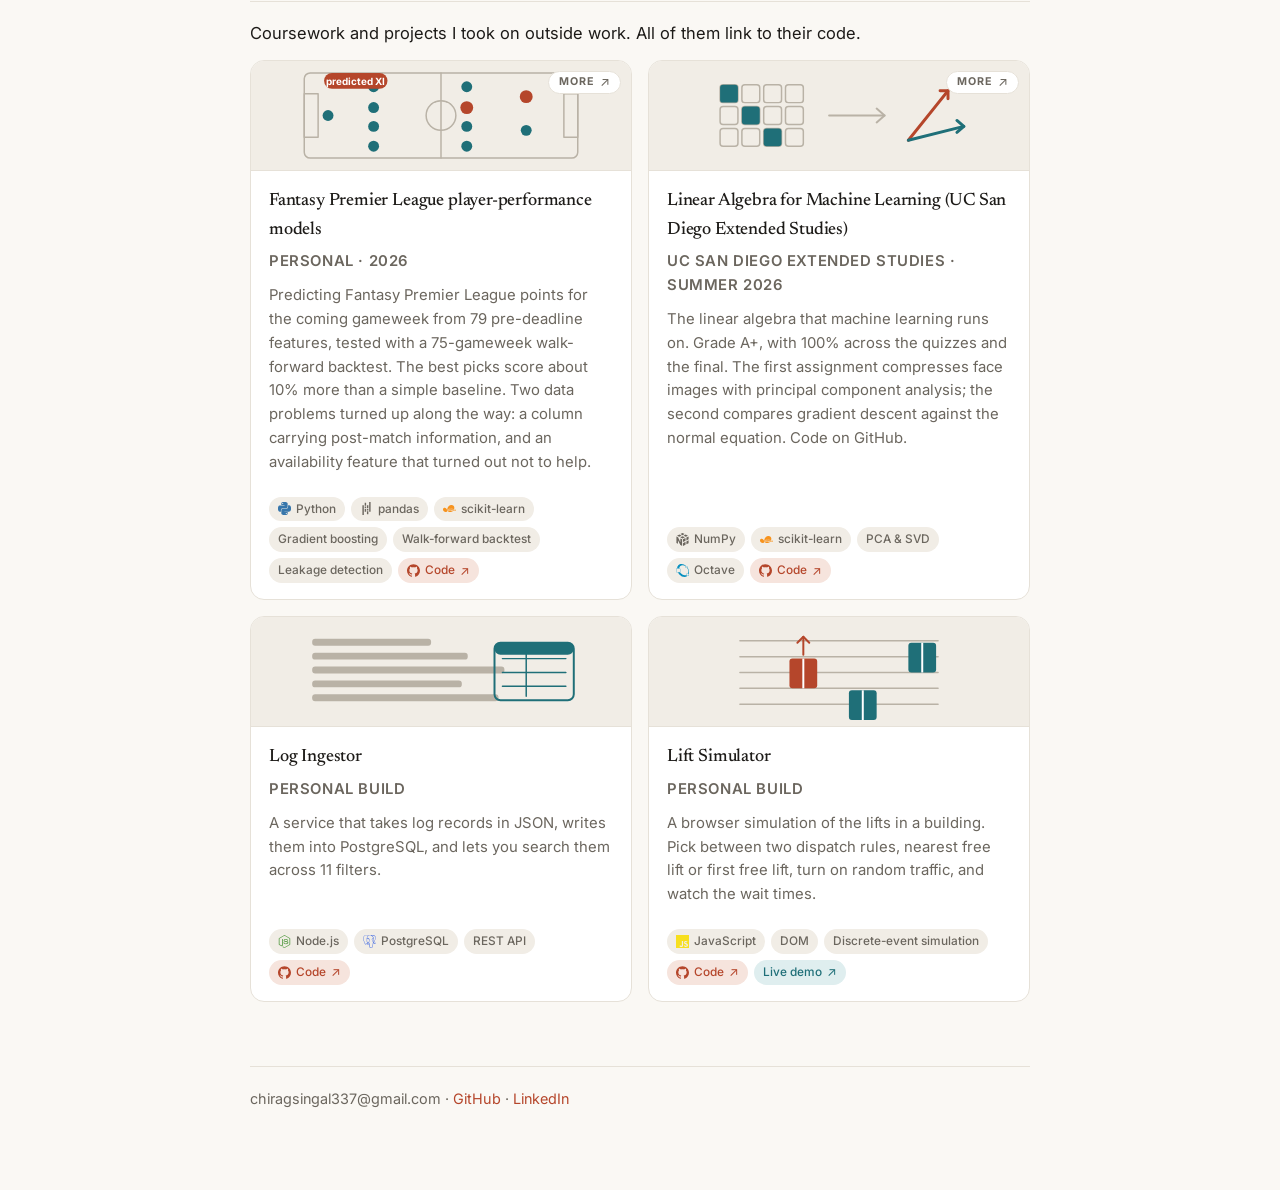
==== commit ef682211: "Tags: add the missing methods, Slack and Octave marks; reword the personal section intro Co-Authored" ====
--- a/index.html
+++ b/index.html
@@ -14,7 +14,7 @@
 <link rel="icon" href="/favicon.svg" type="image/svg+xml">
 <link rel="icon" href="/favicon-32.png" sizes="32x32">
 <link rel="apple-touch-icon" href="/apple-touch-icon.png">
-<link rel="stylesheet" href="assets/style.css?v=11">
+<link rel="stylesheet" href="assets/style.css?v=12">
 <script type="application/ld+json">
 {"@context":"https://schema.org","@type":"Person","name":"Chirag Singal","jobTitle":"Senior Data Scientist",
 "email":"mailto:chiragsingal337@gmail.com","url":"https://lagnis337.github.io",
@@ -58,7 +58,7 @@
         <h3><a href="projects/adaptive-gateway-router.html">Adaptive payment-gateway router</a></h3>
         <p class="cardmeta">Razorpay · 2026</p>
         <dl class="psi"><dt>Problem</dt><dd>A gateway can start failing at any moment, and static rules keep feeding it traffic until someone notices, which can take hours.</dd><dt>Solution</dt><dd>A UCB bandit with drift detection picks a gateway per transaction and learns from every outcome, with a safety floor that cuts off any gateway that is clearly failing.</dd><dt class="imp">Impact</dt><dd>On live traffic, payment success ran about 30% above the control after a shadow test. In the 10-million-transaction simulation that preceded it, the router held 96.0% against a threshold router's 42.7%.</dd></dl>
-        <div class="tags"><span class="tag"><svg aria-hidden="true"><use href="assets/icons.svg#i-python"/></svg>Python</span><span class="tag">Gymnasium</span><span class="tag">Stable-Baselines3</span><span class="tag">UCB bandit</span><span class="tag">Online learning</span></div>
+        <div class="tags"><span class="tag"><svg aria-hidden="true"><use href="assets/icons.svg#i-python"/></svg>Python</span><span class="tag">Gymnasium</span><span class="tag">Stable-Baselines3</span><span class="tag">UCB bandit</span><span class="tag">Online learning</span><span class="tag">Drift detection</span><span class="tag">PPO</span></div>
       </div>
     </div>
     <div class="card linked"><span class="goto" aria-hidden="true">More <b>↗</b></span>
@@ -72,7 +72,7 @@
         <h3><a href="projects/driver-churn.html">Driver churn prediction</a></h3>
         <p class="cardmeta">Namma Yatri · 2024–2025</p>
         <dl class="psi"><dt>Problem</dt><dd>About 42% of active drivers were churning. Ops only spotted them after a week of inactivity, by which point many had already gone.</dd><dt>Solution</dt><dd>A daily score for roughly 150,000 drivers, averaging XGBoost and a random forest over 36 features. Ops call the highest-risk names on the list.</dd><dt class="imp">Impact</dt><dd>Measured against a randomised holdout, the drivers the team called churned at 30% against 42% in the holdout, over three months in production.</dd></dl>
-        <div class="tags"><span class="tag"><svg aria-hidden="true"><use href="assets/icons.svg#i-python"/></svg>Python</span><span class="tag">XGBoost</span><span class="tag"><svg aria-hidden="true"><use href="assets/icons.svg#i-scikitlearn"/></svg>scikit-learn</span><span class="tag"><svg aria-hidden="true"><use href="assets/icons.svg#i-airflow"/></svg>Airflow</span><span class="tag">Probability calibration</span></div>
+        <div class="tags"><span class="tag"><svg aria-hidden="true"><use href="assets/icons.svg#i-python"/></svg>Python</span><span class="tag">XGBoost</span><span class="tag"><svg aria-hidden="true"><use href="assets/icons.svg#i-scikitlearn"/></svg>scikit-learn</span><span class="tag"><svg aria-hidden="true"><use href="assets/icons.svg#i-airflow"/></svg>Airflow</span><span class="tag"><svg aria-hidden="true"><use href="assets/icons.svg#i-postgresql"/></svg>SQL</span><span class="tag">Probability calibration</span><span class="tag">Randomised holdout</span></div>
       </div>
     </div>
     <div class="card linked"><span class="goto" aria-hidden="true">More <b>↗</b></span>
@@ -87,7 +87,7 @@
         <h3><a href="projects/driver-safety-enforcement.html">Driver safety enforcement</a></h3>
         <p class="cardmeta">Namma Yatri · 2024–2025</p>
         <dl class="psi"><dt>Problem</dt><dd>Complaints about unsafe drivers arrive in three languages, buried in thousands of comments about fares and routes, and serious cases surfaced days late.</dd><dt>Solution</dt><dd>The Sarvam API translates the text and a classifier sorts it into five severity groups. Minor cases drop the driver's matching priority; serious ones go to a person who can block them.</dd><dt class="imp">Impact</dt><dd>Safety complaints fell by about half and the average rider rating moved from 4.6 to 4.8. Around 12,000 drivers were deprioritised and about 550 blocked.</dd></dl>
-        <div class="tags"><span class="tag"><svg aria-hidden="true"><use href="assets/icons.svg#i-python"/></svg>Python</span><span class="tag"><svg aria-hidden="true"><use href="assets/icons.svg#i-scikitlearn"/></svg>scikit-learn</span><span class="tag">Sarvam API</span><span class="tag">TF-IDF</span><span class="tag">Text classification</span></div>
+        <div class="tags"><span class="tag"><svg aria-hidden="true"><use href="assets/icons.svg#i-python"/></svg>Python</span><span class="tag"><svg aria-hidden="true"><use href="assets/icons.svg#i-scikitlearn"/></svg>scikit-learn</span><span class="tag">Sarvam API</span><span class="tag">TF-IDF</span><span class="tag">Text classification</span><span class="tag">Multilingual NLP</span></div>
       </div>
     </div>
     <div class="card linked"><span class="goto" aria-hidden="true">More <b>↗</b></span>
@@ -103,7 +103,7 @@
         <h3><a href="projects/text-to-sql-analyst.html">Slack-native AI analyst</a></h3>
         <p class="cardmeta">Razorpay · 2025–2026</p>
         <dl class="psi"><dt>Problem</dt><dd>A 127-person team asked the same data questions daily, and each one became a ticket for a small data team. The answers already existed across 2,000 documents nobody could search.</dd><dt>Solution</dt><dd>Those documents became a single approved wiki. A model-agnostic Slack agent reads the index, opens only what it needs, asks a clarifying question when the request is vague, and runs read-only SQL.</dd><dt class="imp">Impact</dt><dd>96% of answers earned a thumbs-up. About 40% of the team asked something every day, and the median answer took around two minutes.</dd></dl>
-        <div class="tags"><span class="tag"><svg aria-hidden="true"><use href="assets/icons.svg#i-python"/></svg>Python</span><span class="tag"><svg aria-hidden="true"><use href="assets/icons.svg#i-postgresql"/></svg>SQL</span><span class="tag">LLM agents</span><span class="tag">Text-to-SQL</span></div>
+        <div class="tags"><span class="tag"><svg aria-hidden="true"><use href="assets/icons.svg#i-python"/></svg>Python</span><span class="tag"><svg aria-hidden="true"><use href="assets/icons.svg#i-postgresql"/></svg>SQL</span><span class="tag"><svg aria-hidden="true"><use href="assets/icons.svg#i-slack"/></svg>Slack</span><span class="tag">LLM agents</span><span class="tag">Text-to-SQL</span></div>
       </div>
     </div>
     <div class="card"><span class="whywrap"><button type="button" class="goto why" aria-describedby="why-fraud">Private <b>?</b></button><span class="tip" id="why-fraud" role="tooltip">There is no write-up for this project. An adversary reads a public method and then works around it, thus the design of a live fraud model stays private.</span></span>
@@ -119,7 +119,7 @@
         <h3>Real-time payment fraud detection</h3>
         <p class="cardmeta">Razorpay · 2025–2026</p>
         <dl class="psi"><dt>Problem</dt><dd>Suspect payments sat in a manual review queue. A person examined each one and a decision could take four days, while the money moved.</dd><dt>Solution</dt><dd>A model scores every transaction as it happens. The clearest cases are blocked and reversed automatically; the rest go to a person, now with a far shorter queue.</dd><dt class="imp">Impact</dt><dd>Review turnaround fell from about four days to hours.</dd></dl>
-        <div class="tags"><span class="tag"><svg aria-hidden="true"><use href="assets/icons.svg#i-python"/></svg>Python</span><span class="tag"><svg aria-hidden="true"><use href="assets/icons.svg#i-scikitlearn"/></svg>scikit-learn</span><span class="tag">Real-time scoring</span><span class="tag">Binary classification</span></div>
+        <div class="tags"><span class="tag"><svg aria-hidden="true"><use href="assets/icons.svg#i-python"/></svg>Python</span><span class="tag"><svg aria-hidden="true"><use href="assets/icons.svg#i-scikitlearn"/></svg>scikit-learn</span><span class="tag">Real-time scoring</span><span class="tag">Binary classification</span><span class="tag">Imbalanced classification</span></div>
       </div>
     </div>
     <div class="card linked"><span class="goto" aria-hidden="true">More <b>↗</b></span>
@@ -134,7 +134,7 @@
         <h3><a href="projects/voice-ai-support-agent.html">Voice AI support agent</a></h3>
         <p class="cardmeta">Namma Yatri · 2024–2025</p>
         <dl class="psi"><dt>Problem</dt><dd>Drivers queued for a support agent to answer the same handful of problems every day.</dd><dt>Solution</dt><dd>A voice agent on Gemini Live takes about 100 calls a day, replies in under a second, and speaks Hindi, English and Kannada. It reads that driver's own data to answer, and hands the call to a person when it is unsure or the topic is serious.</dd><dt class="imp">Impact</dt><dd>Resolution time fell 75% and driver NPS (Net Promoter Score) rose 18 points.</dd></dl>
-        <div class="tags"><span class="tag"><svg aria-hidden="true"><use href="assets/icons.svg#i-googlegemini"/></svg>Gemini Live</span><span class="tag">Speech to speech</span><span class="tag">Natural language processing</span></div>
+        <div class="tags"><span class="tag"><svg aria-hidden="true"><use href="assets/icons.svg#i-googlegemini"/></svg>Gemini Live</span><span class="tag">Speech to speech</span><span class="tag">Speech recognition</span><span class="tag">Sarvam API</span><span class="tag">Natural language processing</span></div>
       </div>
     </div>
     <div class="card">
@@ -154,7 +154,7 @@
   </div>
 
   <h2 id="personal">Personal pursuits</h2>
-  <p>Coursework and things I built because I wanted to. All of them link to their code.</p>
+  <p>Coursework and projects I took on outside work. All of them link to their code.</p>
   <div class="cards">
     <div class="card linked"><span class="goto" aria-hidden="true">More <b>↗</b></span>
       <div class="cover"><svg viewBox="0 0 320 110" xmlns="http://www.w3.org/2000/svg" fill="none" stroke-linecap="round" stroke-linejoin="round">
@@ -166,7 +166,7 @@
         <h3><a href="projects/fpl-player-models.html">Fantasy Premier League player-performance models</a></h3>
         <p class="cardmeta">Personal · 2026</p>
         <p>Predicting Fantasy Premier League points for the coming gameweek from 79 pre-deadline features, tested with a 75-gameweek walk-forward backtest. The best picks score about 10% more than a simple baseline. Two data problems turned up along the way: a column carrying post-match information, and an availability feature that turned out not to help.</p>
-        <div class="tags"><span class="tag"><svg aria-hidden="true"><use href="assets/icons.svg#i-python"/></svg>Python</span><span class="tag"><svg aria-hidden="true"><use href="assets/icons.svg#i-pandas"/></svg>pandas</span><span class="tag"><svg aria-hidden="true"><use href="assets/icons.svg#i-scikitlearn"/></svg>scikit-learn</span><span class="tag">Gradient boosting</span><span class="tag">Walk-forward backtest</span><a class="tag code" href="https://github.com/lagnis337/fpl-player-models"><svg aria-hidden="true"><use href="assets/icons.svg#i-github"/></svg>Code <b class="arr">↗</b></a></div>
+        <div class="tags"><span class="tag"><svg aria-hidden="true"><use href="assets/icons.svg#i-python"/></svg>Python</span><span class="tag"><svg aria-hidden="true"><use href="assets/icons.svg#i-pandas"/></svg>pandas</span><span class="tag"><svg aria-hidden="true"><use href="assets/icons.svg#i-scikitlearn"/></svg>scikit-learn</span><span class="tag">Gradient boosting</span><span class="tag">Walk-forward backtest</span><span class="tag">Leakage detection</span><a class="tag code" href="https://github.com/lagnis337/fpl-player-models"><svg aria-hidden="true"><use href="assets/icons.svg#i-github"/></svg>Code <b class="arr">↗</b></a></div>
       </div>
     </div>
     <div class="card linked"><span class="goto" aria-hidden="true">More <b>↗</b></span>
@@ -180,7 +180,7 @@
         <h3><a href="foundations.html">Linear Algebra for Machine Learning (UC San Diego Extended Studies)</a></h3>
         <p class="cardmeta">UC San Diego Extended Studies · Summer 2026</p>
         <p>The linear algebra that machine learning runs on. Grade A+, with 100% across the quizzes and the final. The first assignment compresses face images with principal component analysis; the second compares gradient descent against the normal equation. Code on GitHub.</p>
-        <div class="tags"><span class="tag"><svg aria-hidden="true"><use href="assets/icons.svg#i-numpy"/></svg>NumPy</span><span class="tag"><svg aria-hidden="true"><use href="assets/icons.svg#i-scikitlearn"/></svg>scikit-learn</span><span class="tag">PCA &amp; SVD</span><span class="tag">Octave</span><a class="tag code" href="https://github.com/lagnis337/linear-algebra-for-ml-coursework"><svg aria-hidden="true"><use href="assets/icons.svg#i-github"/></svg>Code <b class="arr">↗</b></a></div>
+        <div class="tags"><span class="tag"><svg aria-hidden="true"><use href="assets/icons.svg#i-numpy"/></svg>NumPy</span><span class="tag"><svg aria-hidden="true"><use href="assets/icons.svg#i-scikitlearn"/></svg>scikit-learn</span><span class="tag">PCA &amp; SVD</span><span class="tag"><svg aria-hidden="true"><use href="assets/icons.svg#i-octave"/></svg>Octave</span><a class="tag code" href="https://github.com/lagnis337/linear-algebra-for-ml-coursework"><svg aria-hidden="true"><use href="assets/icons.svg#i-github"/></svg>Code <b class="arr">↗</b></a></div>
       </div>
     </div>
     <div class="card">
@@ -217,6 +217,6 @@
     chiragsingal337@gmail.com · <a href="https://github.com/lagnis337">GitHub</a> · <a href="https://www.linkedin.com/in/chiragsingal">LinkedIn</a>
   </footer>
 </main>
-<script src="assets/anim.js?v=11"></script>
+<script src="assets/anim.js?v=12"></script>
 </body>
 </html>
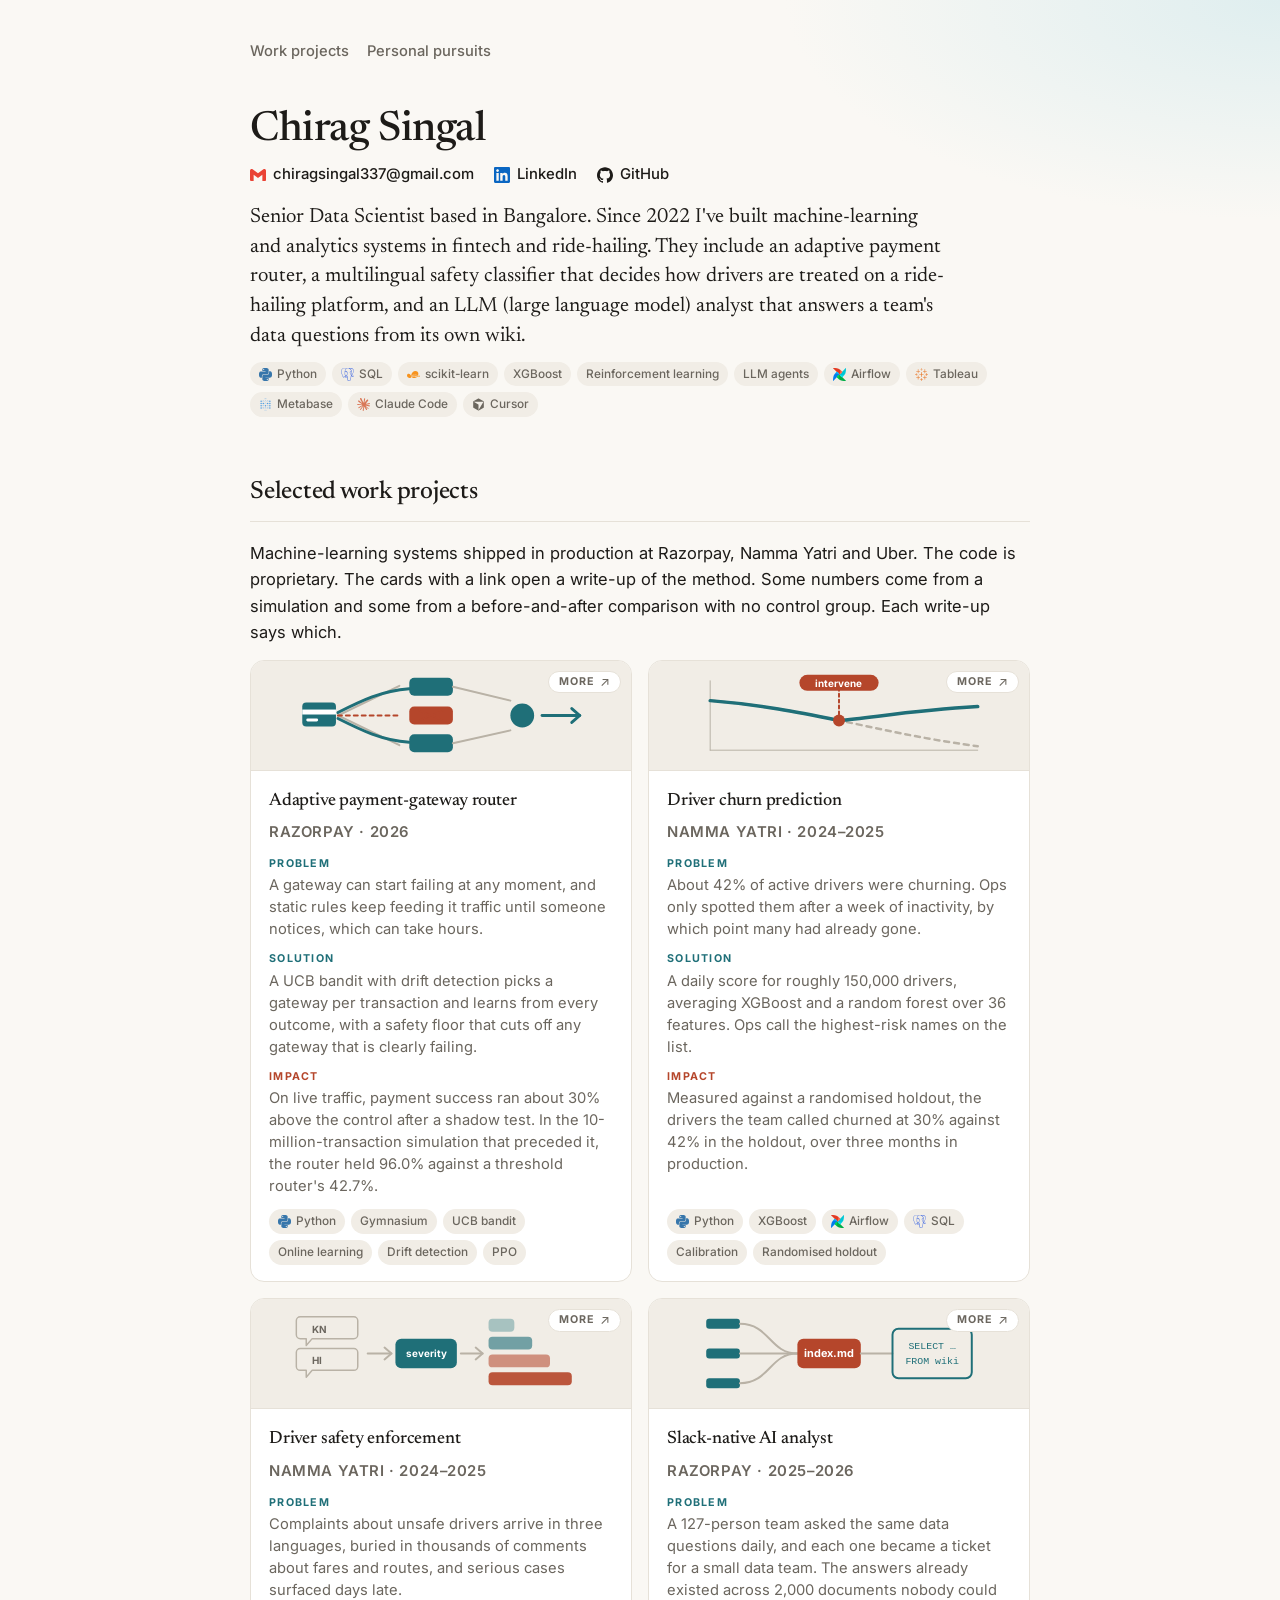
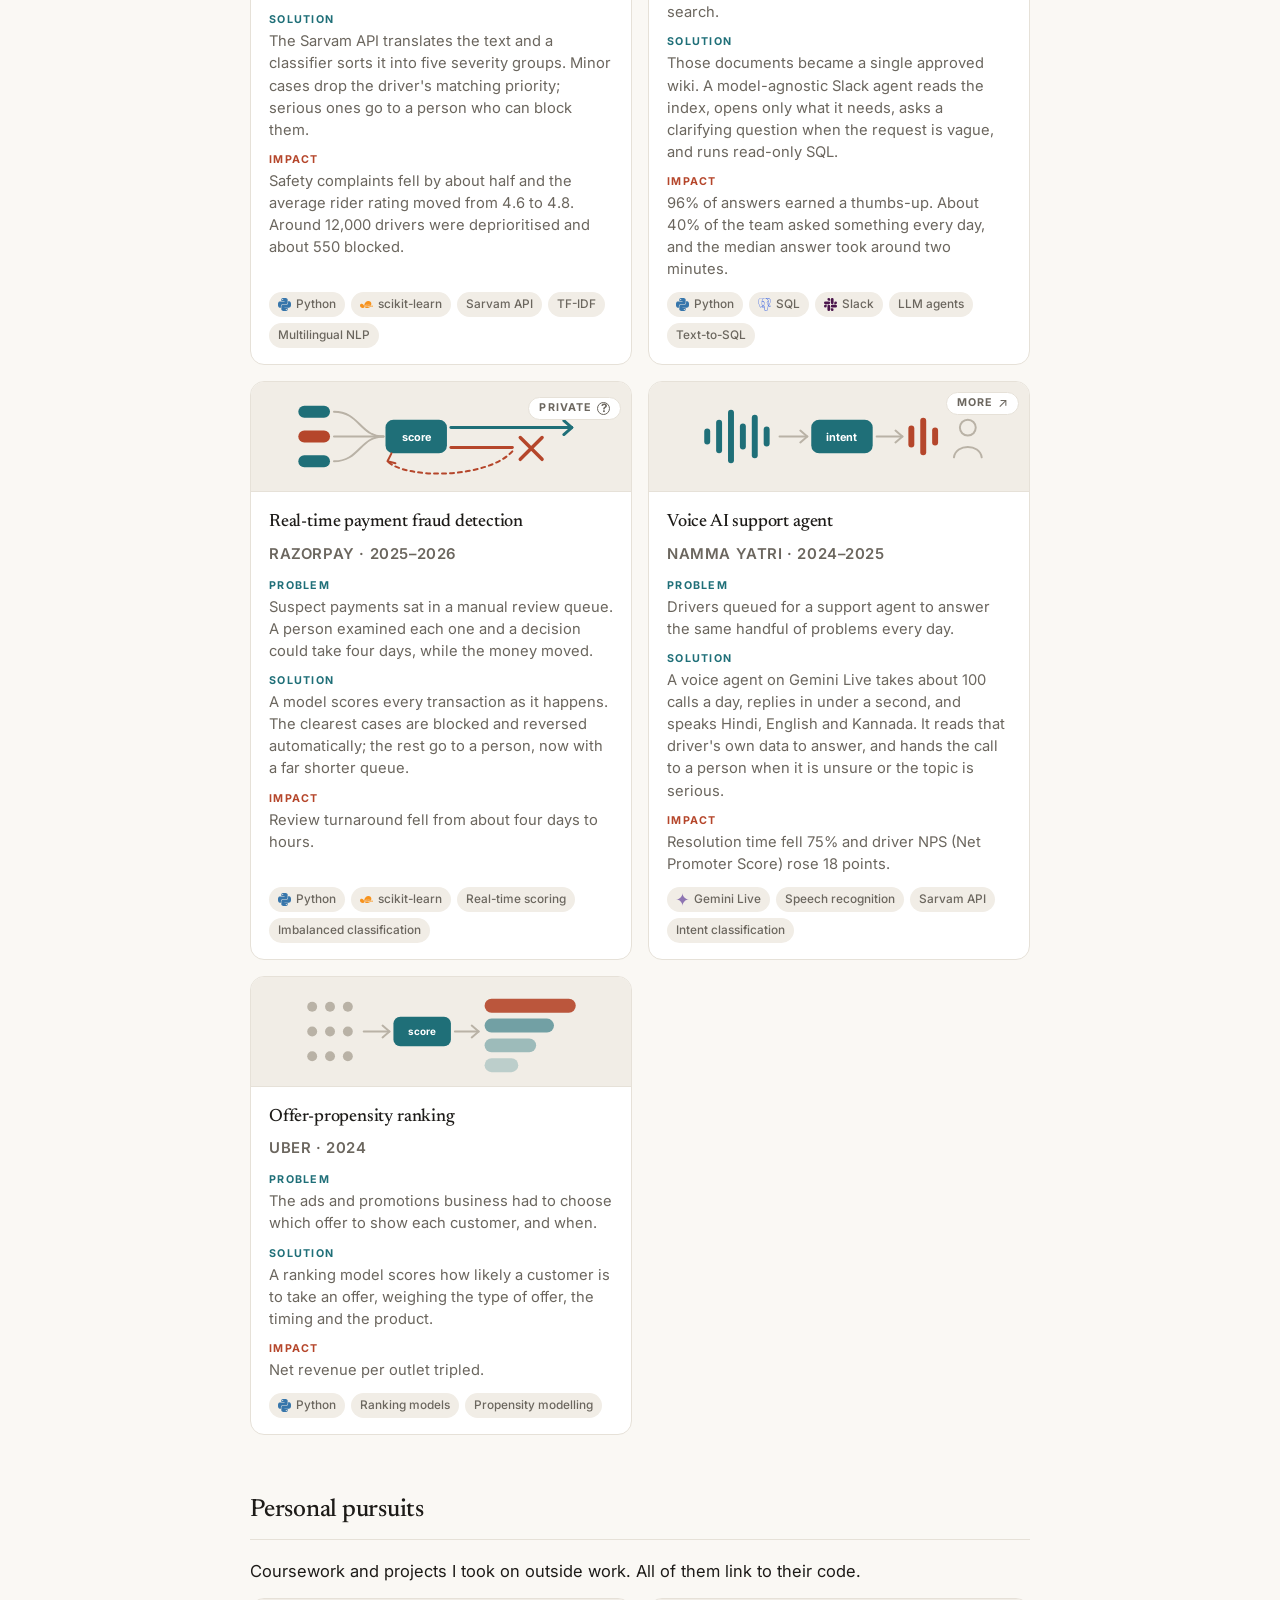
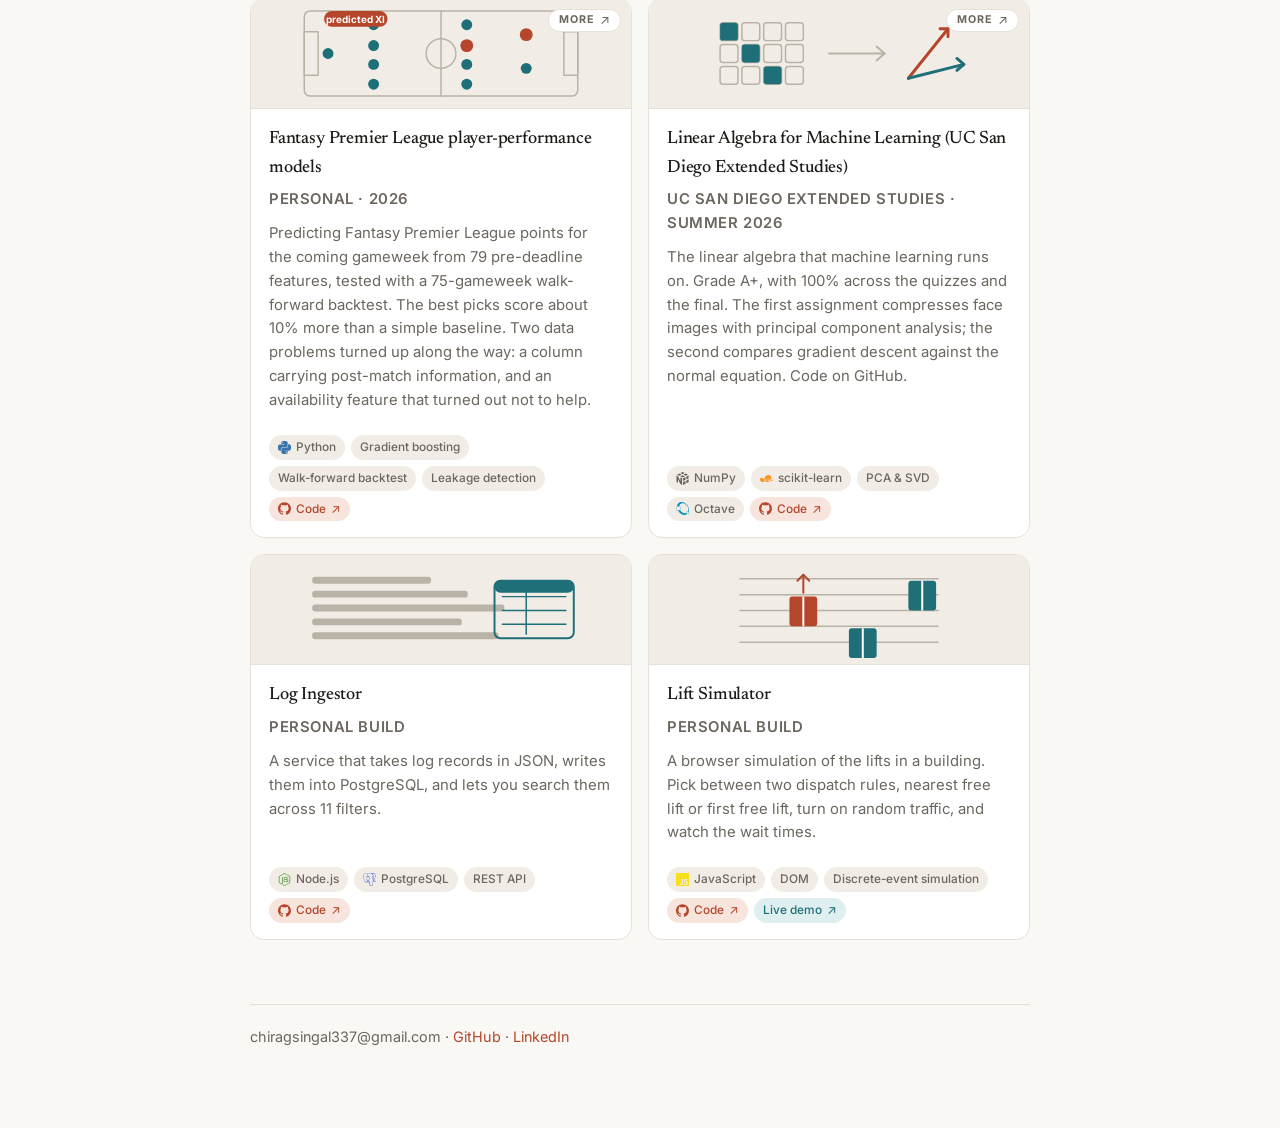
==== commit 100fb091: "Tag rows: drop the overlapping and implied tags so each card wraps to two tidy lines Co-Authored-By:" ====
--- a/index.html
+++ b/index.html
@@ -58,7 +58,7 @@
         <h3><a href="projects/adaptive-gateway-router.html">Adaptive payment-gateway router</a></h3>
         <p class="cardmeta">Razorpay · 2026</p>
         <dl class="psi"><dt>Problem</dt><dd>A gateway can start failing at any moment, and static rules keep feeding it traffic until someone notices, which can take hours.</dd><dt>Solution</dt><dd>A UCB bandit with drift detection picks a gateway per transaction and learns from every outcome, with a safety floor that cuts off any gateway that is clearly failing.</dd><dt class="imp">Impact</dt><dd>On live traffic, payment success ran about 30% above the control after a shadow test. In the 10-million-transaction simulation that preceded it, the router held 96.0% against a threshold router's 42.7%.</dd></dl>
-        <div class="tags"><span class="tag"><svg aria-hidden="true"><use href="assets/icons.svg#i-python"/></svg>Python</span><span class="tag">Gymnasium</span><span class="tag">Stable-Baselines3</span><span class="tag">UCB bandit</span><span class="tag">Online learning</span><span class="tag">Drift detection</span><span class="tag">PPO</span></div>
+        <div class="tags"><span class="tag"><svg aria-hidden="true"><use href="assets/icons.svg#i-python"/></svg>Python</span><span class="tag">Gymnasium</span><span class="tag">UCB bandit</span><span class="tag">Online learning</span><span class="tag">Drift detection</span><span class="tag">PPO</span></div>
       </div>
     </div>
     <div class="card linked"><span class="goto" aria-hidden="true">More <b>↗</b></span>
@@ -72,7 +72,7 @@
         <h3><a href="projects/driver-churn.html">Driver churn prediction</a></h3>
         <p class="cardmeta">Namma Yatri · 2024–2025</p>
         <dl class="psi"><dt>Problem</dt><dd>About 42% of active drivers were churning. Ops only spotted them after a week of inactivity, by which point many had already gone.</dd><dt>Solution</dt><dd>A daily score for roughly 150,000 drivers, averaging XGBoost and a random forest over 36 features. Ops call the highest-risk names on the list.</dd><dt class="imp">Impact</dt><dd>Measured against a randomised holdout, the drivers the team called churned at 30% against 42% in the holdout, over three months in production.</dd></dl>
-        <div class="tags"><span class="tag"><svg aria-hidden="true"><use href="assets/icons.svg#i-python"/></svg>Python</span><span class="tag">XGBoost</span><span class="tag"><svg aria-hidden="true"><use href="assets/icons.svg#i-scikitlearn"/></svg>scikit-learn</span><span class="tag"><svg aria-hidden="true"><use href="assets/icons.svg#i-airflow"/></svg>Airflow</span><span class="tag"><svg aria-hidden="true"><use href="assets/icons.svg#i-postgresql"/></svg>SQL</span><span class="tag">Probability calibration</span><span class="tag">Randomised holdout</span></div>
+        <div class="tags"><span class="tag"><svg aria-hidden="true"><use href="assets/icons.svg#i-python"/></svg>Python</span><span class="tag">XGBoost</span><span class="tag"><svg aria-hidden="true"><use href="assets/icons.svg#i-airflow"/></svg>Airflow</span><span class="tag"><svg aria-hidden="true"><use href="assets/icons.svg#i-postgresql"/></svg>SQL</span><span class="tag">Calibration</span><span class="tag">Randomised holdout</span></div>
       </div>
     </div>
     <div class="card linked"><span class="goto" aria-hidden="true">More <b>↗</b></span>
@@ -87,7 +87,7 @@
         <h3><a href="projects/driver-safety-enforcement.html">Driver safety enforcement</a></h3>
         <p class="cardmeta">Namma Yatri · 2024–2025</p>
         <dl class="psi"><dt>Problem</dt><dd>Complaints about unsafe drivers arrive in three languages, buried in thousands of comments about fares and routes, and serious cases surfaced days late.</dd><dt>Solution</dt><dd>The Sarvam API translates the text and a classifier sorts it into five severity groups. Minor cases drop the driver's matching priority; serious ones go to a person who can block them.</dd><dt class="imp">Impact</dt><dd>Safety complaints fell by about half and the average rider rating moved from 4.6 to 4.8. Around 12,000 drivers were deprioritised and about 550 blocked.</dd></dl>
-        <div class="tags"><span class="tag"><svg aria-hidden="true"><use href="assets/icons.svg#i-python"/></svg>Python</span><span class="tag"><svg aria-hidden="true"><use href="assets/icons.svg#i-scikitlearn"/></svg>scikit-learn</span><span class="tag">Sarvam API</span><span class="tag">TF-IDF</span><span class="tag">Text classification</span><span class="tag">Multilingual NLP</span></div>
+        <div class="tags"><span class="tag"><svg aria-hidden="true"><use href="assets/icons.svg#i-python"/></svg>Python</span><span class="tag"><svg aria-hidden="true"><use href="assets/icons.svg#i-scikitlearn"/></svg>scikit-learn</span><span class="tag">Sarvam API</span><span class="tag">TF-IDF</span><span class="tag">Multilingual NLP</span></div>
       </div>
     </div>
     <div class="card linked"><span class="goto" aria-hidden="true">More <b>↗</b></span>
@@ -119,7 +119,7 @@
         <h3>Real-time payment fraud detection</h3>
         <p class="cardmeta">Razorpay · 2025–2026</p>
         <dl class="psi"><dt>Problem</dt><dd>Suspect payments sat in a manual review queue. A person examined each one and a decision could take four days, while the money moved.</dd><dt>Solution</dt><dd>A model scores every transaction as it happens. The clearest cases are blocked and reversed automatically; the rest go to a person, now with a far shorter queue.</dd><dt class="imp">Impact</dt><dd>Review turnaround fell from about four days to hours.</dd></dl>
-        <div class="tags"><span class="tag"><svg aria-hidden="true"><use href="assets/icons.svg#i-python"/></svg>Python</span><span class="tag"><svg aria-hidden="true"><use href="assets/icons.svg#i-scikitlearn"/></svg>scikit-learn</span><span class="tag">Real-time scoring</span><span class="tag">Binary classification</span><span class="tag">Imbalanced classification</span></div>
+        <div class="tags"><span class="tag"><svg aria-hidden="true"><use href="assets/icons.svg#i-python"/></svg>Python</span><span class="tag"><svg aria-hidden="true"><use href="assets/icons.svg#i-scikitlearn"/></svg>scikit-learn</span><span class="tag">Real-time scoring</span><span class="tag">Imbalanced classification</span></div>
       </div>
     </div>
     <div class="card linked"><span class="goto" aria-hidden="true">More <b>↗</b></span>
@@ -134,7 +134,7 @@
         <h3><a href="projects/voice-ai-support-agent.html">Voice AI support agent</a></h3>
         <p class="cardmeta">Namma Yatri · 2024–2025</p>
         <dl class="psi"><dt>Problem</dt><dd>Drivers queued for a support agent to answer the same handful of problems every day.</dd><dt>Solution</dt><dd>A voice agent on Gemini Live takes about 100 calls a day, replies in under a second, and speaks Hindi, English and Kannada. It reads that driver's own data to answer, and hands the call to a person when it is unsure or the topic is serious.</dd><dt class="imp">Impact</dt><dd>Resolution time fell 75% and driver NPS (Net Promoter Score) rose 18 points.</dd></dl>
-        <div class="tags"><span class="tag"><svg aria-hidden="true"><use href="assets/icons.svg#i-googlegemini"/></svg>Gemini Live</span><span class="tag">Speech to speech</span><span class="tag">Speech recognition</span><span class="tag">Sarvam API</span><span class="tag">Natural language processing</span></div>
+        <div class="tags"><span class="tag"><svg aria-hidden="true"><use href="assets/icons.svg#i-googlegemini"/></svg>Gemini Live</span><span class="tag">Speech recognition</span><span class="tag">Sarvam API</span><span class="tag">Intent classification</span></div>
       </div>
     </div>
     <div class="card">
@@ -166,7 +166,7 @@
         <h3><a href="projects/fpl-player-models.html">Fantasy Premier League player-performance models</a></h3>
         <p class="cardmeta">Personal · 2026</p>
         <p>Predicting Fantasy Premier League points for the coming gameweek from 79 pre-deadline features, tested with a 75-gameweek walk-forward backtest. The best picks score about 10% more than a simple baseline. Two data problems turned up along the way: a column carrying post-match information, and an availability feature that turned out not to help.</p>
-        <div class="tags"><span class="tag"><svg aria-hidden="true"><use href="assets/icons.svg#i-python"/></svg>Python</span><span class="tag"><svg aria-hidden="true"><use href="assets/icons.svg#i-pandas"/></svg>pandas</span><span class="tag"><svg aria-hidden="true"><use href="assets/icons.svg#i-scikitlearn"/></svg>scikit-learn</span><span class="tag">Gradient boosting</span><span class="tag">Walk-forward backtest</span><span class="tag">Leakage detection</span><a class="tag code" href="https://github.com/lagnis337/fpl-player-models"><svg aria-hidden="true"><use href="assets/icons.svg#i-github"/></svg>Code <b class="arr">↗</b></a></div>
+        <div class="tags"><span class="tag"><svg aria-hidden="true"><use href="assets/icons.svg#i-python"/></svg>Python</span><span class="tag">Gradient boosting</span><span class="tag">Walk-forward backtest</span><span class="tag">Leakage detection</span><a class="tag code" href="https://github.com/lagnis337/fpl-player-models"><svg aria-hidden="true"><use href="assets/icons.svg#i-github"/></svg>Code <b class="arr">↗</b></a></div>
       </div>
     </div>
     <div class="card linked"><span class="goto" aria-hidden="true">More <b>↗</b></span>
